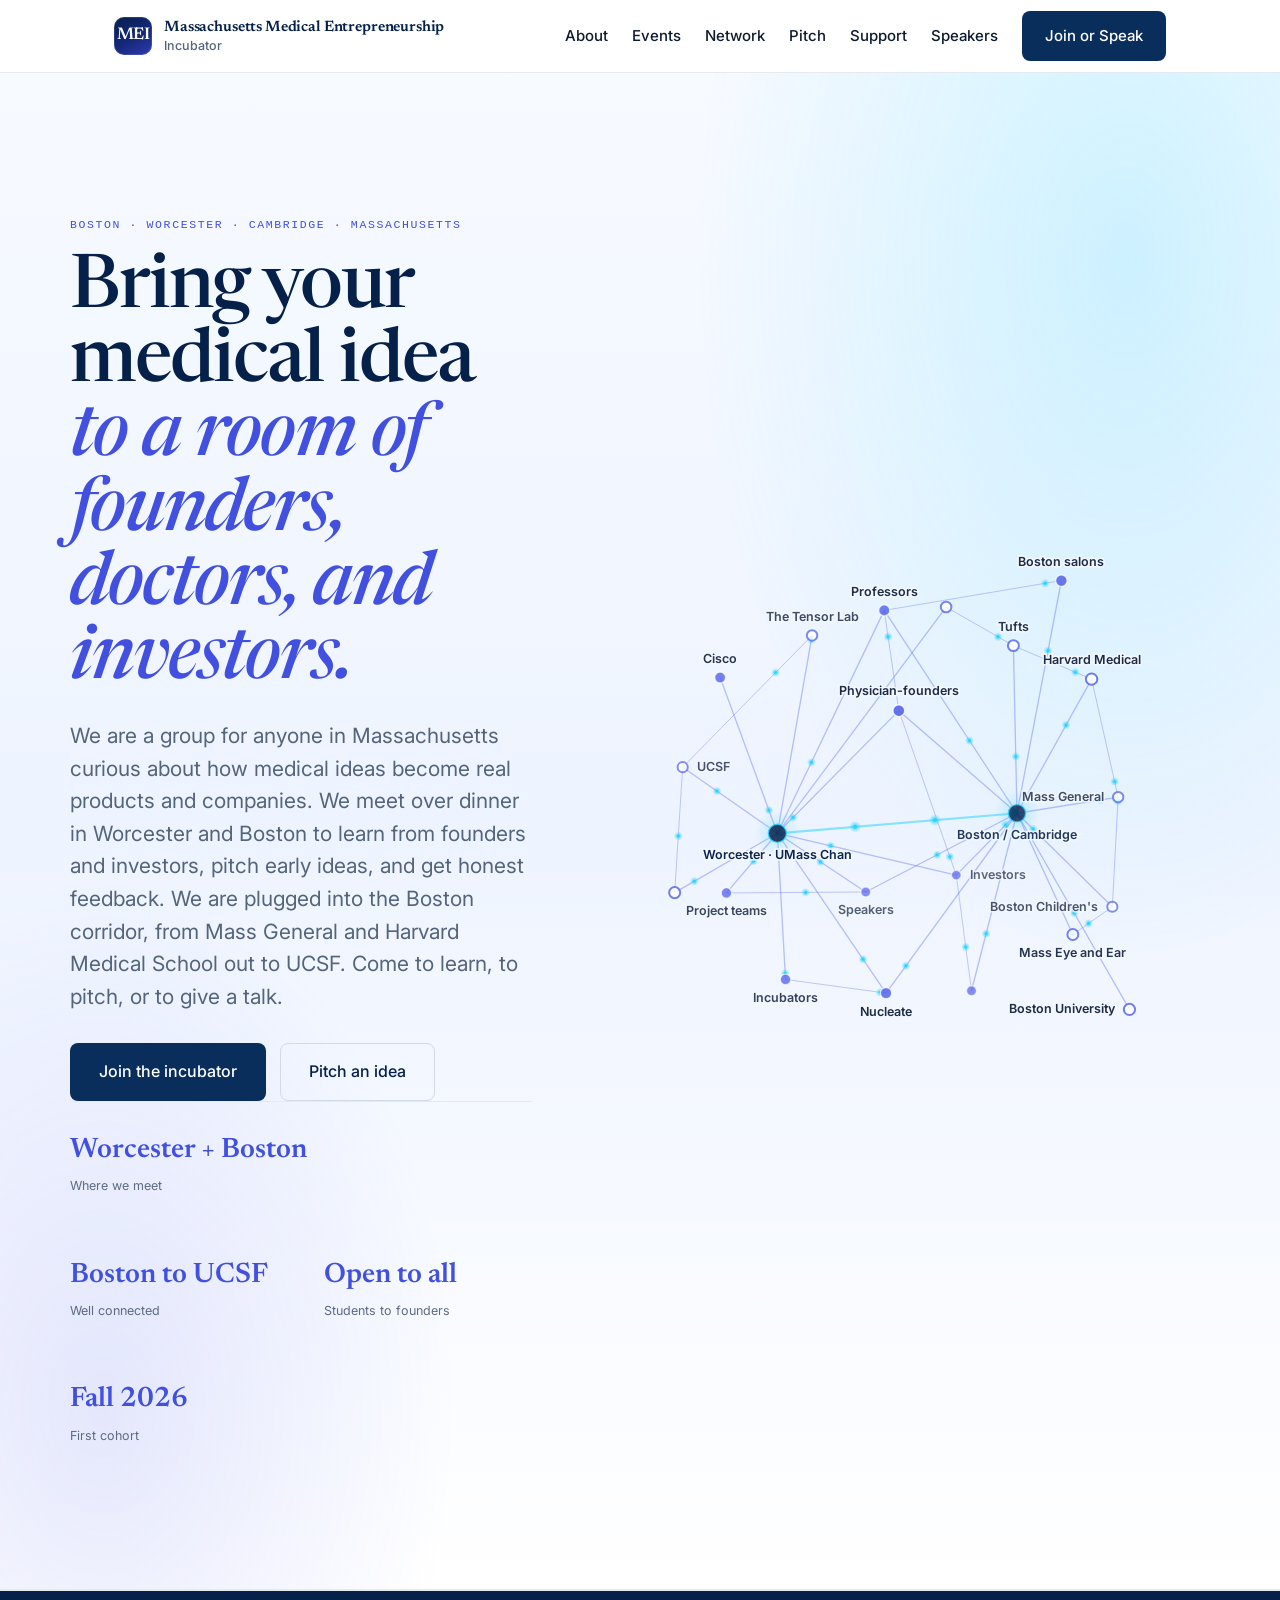
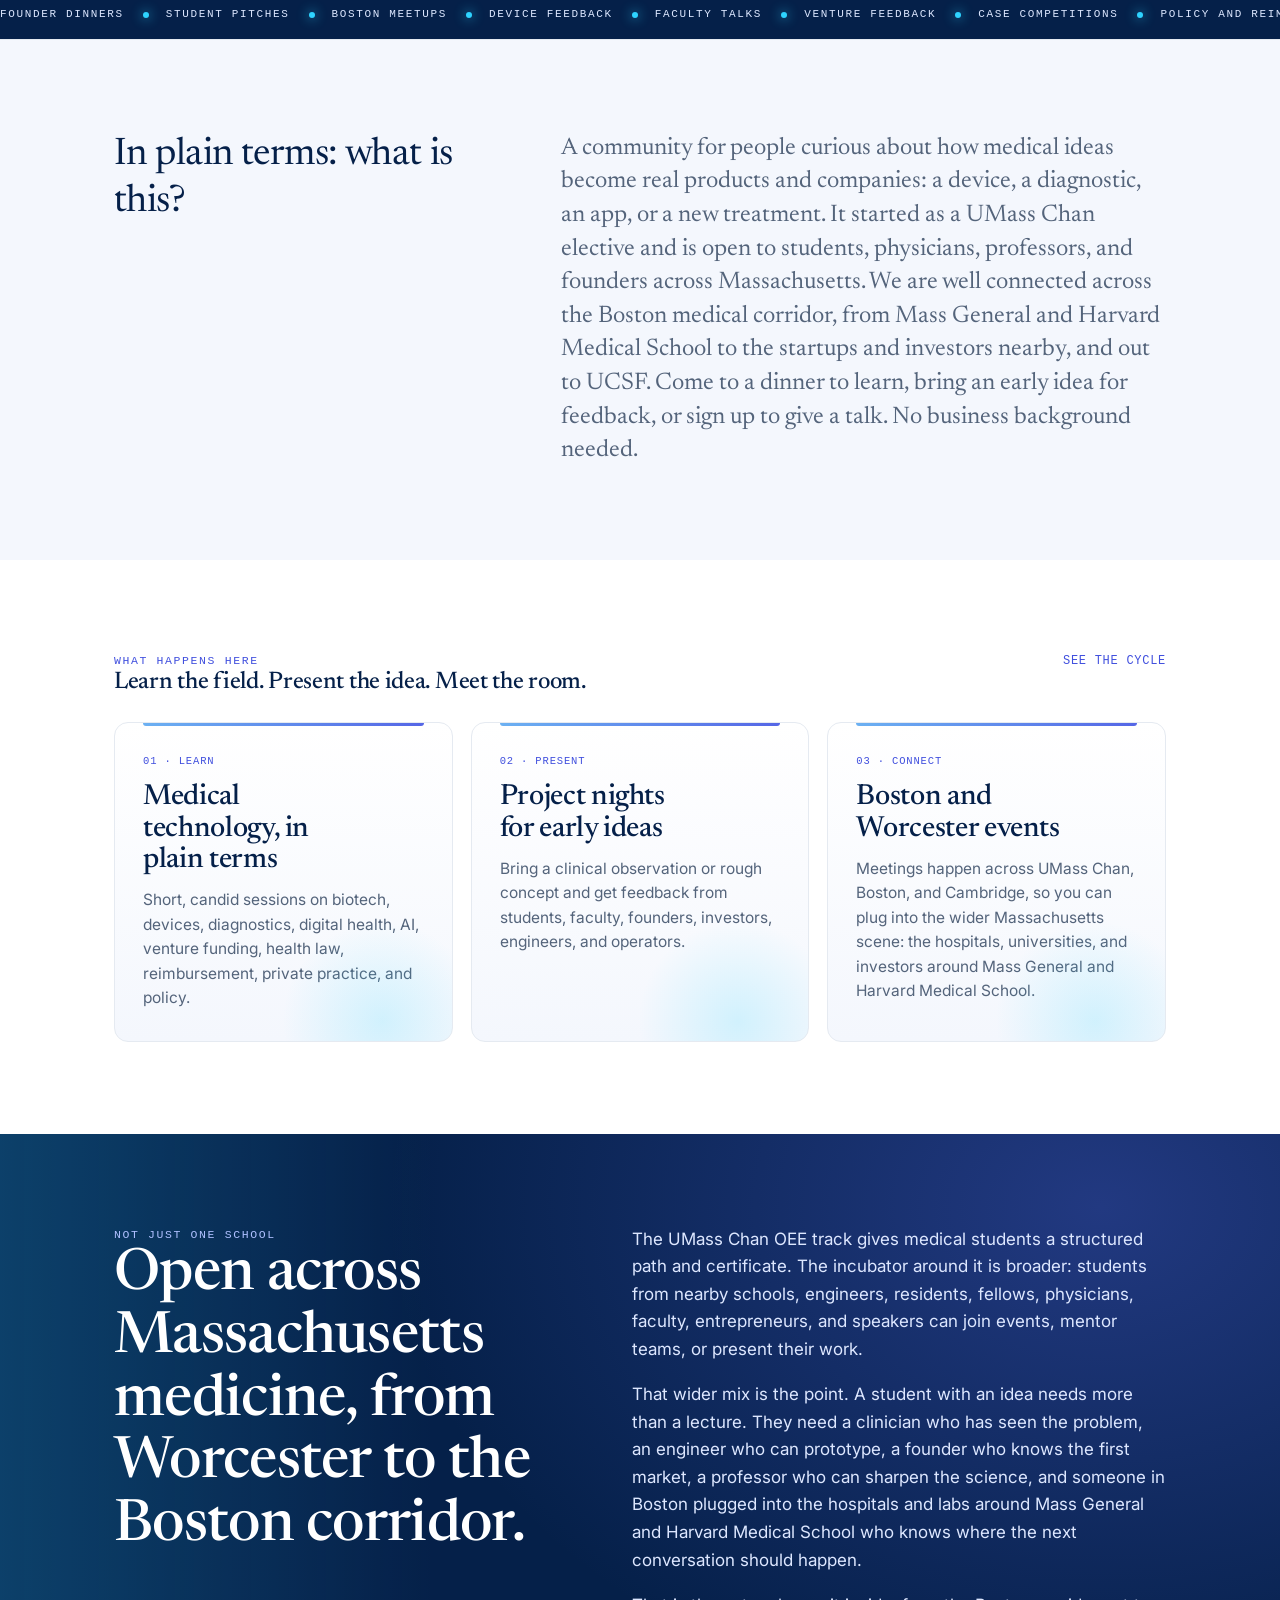
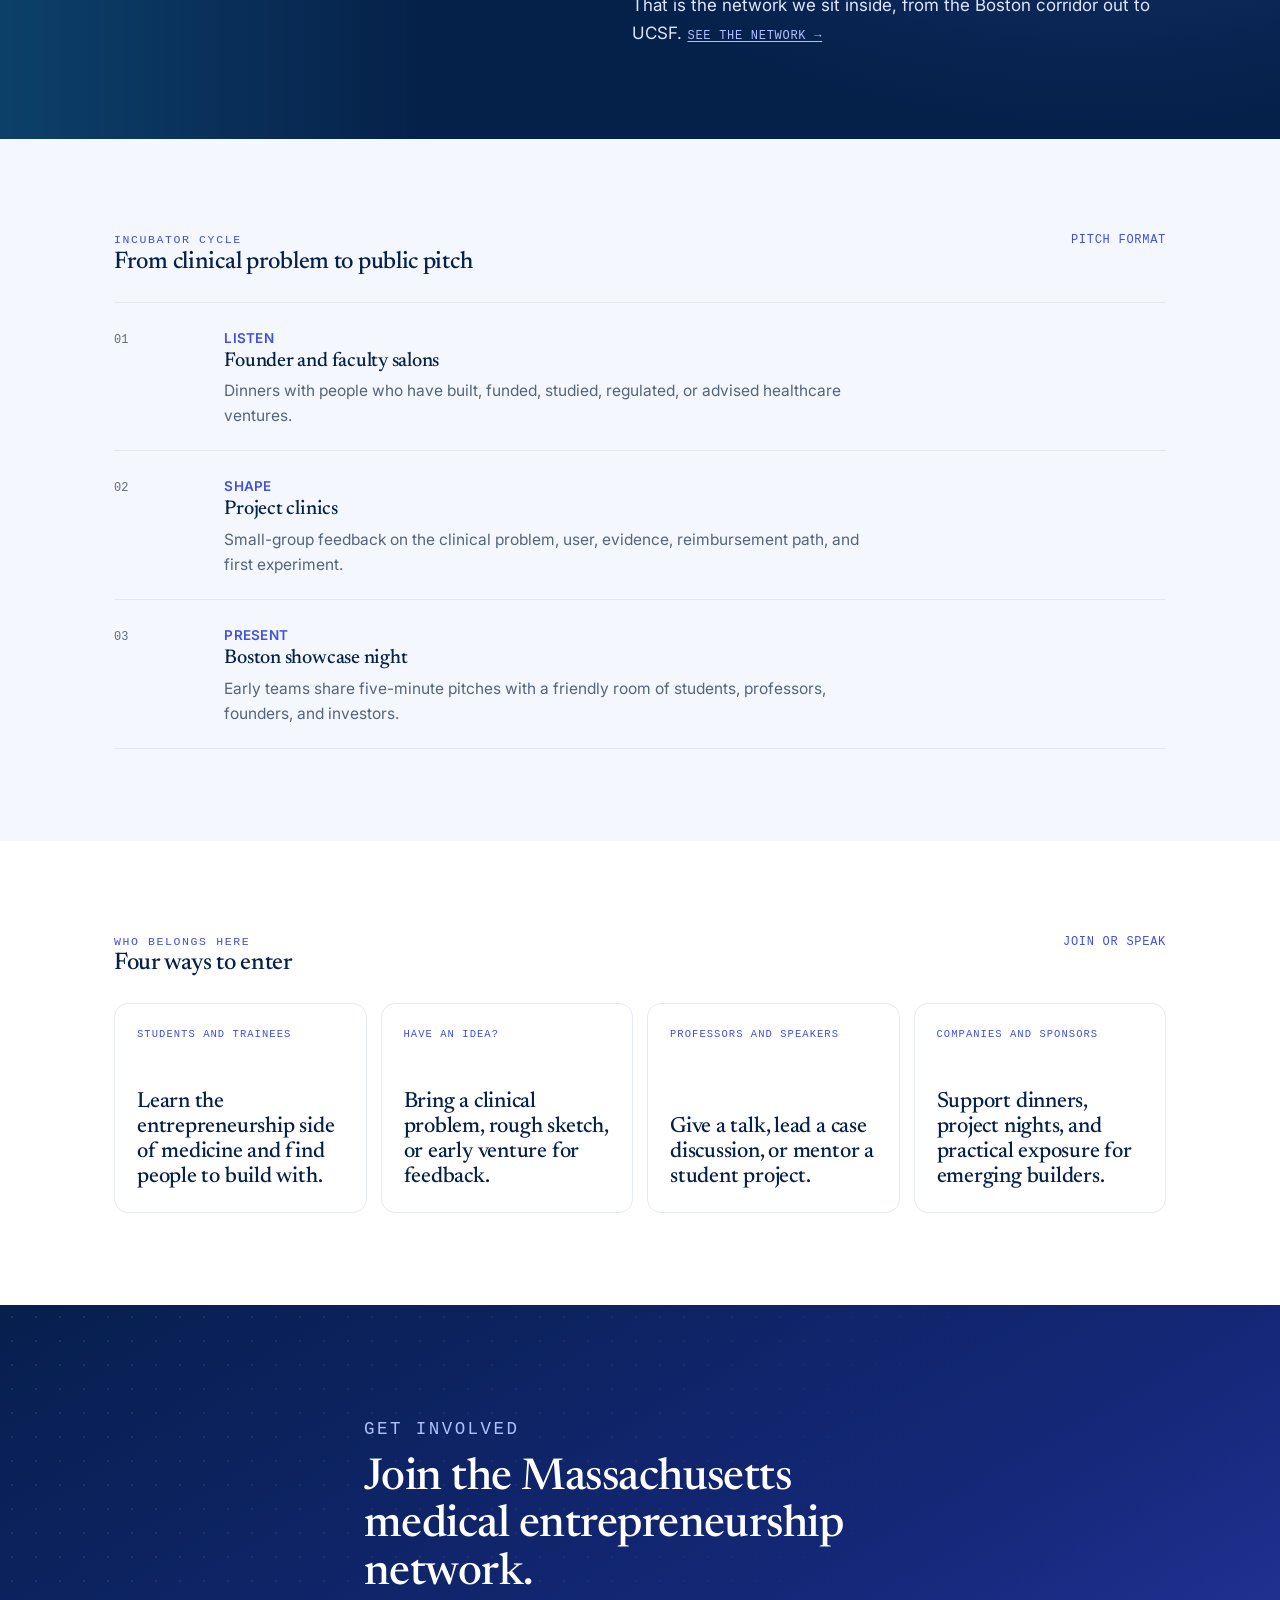
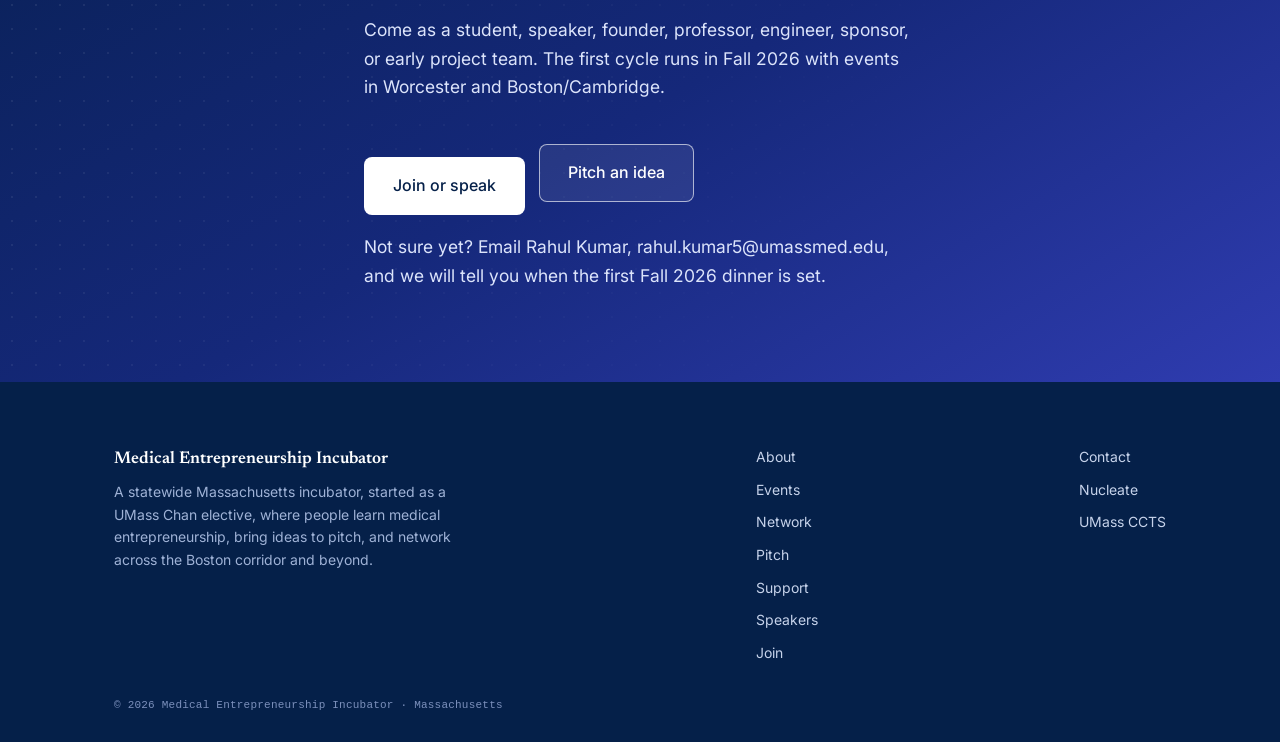
==== index.html @ 52d23496 "Site-wide clarity pass: obvious incubator purpose + Boston/MGH/Harvard/UCSF emphasis From a first-ti" ====
<!DOCTYPE html>
<html lang="en">
<head>
<meta charset="UTF-8">
<meta name="viewport" content="width=device-width, initial-scale=1.0">
<meta name="theme-color" content="#052049">
<link rel="icon" type="image/svg+xml" href="favicon.svg">
<link rel="apple-touch-icon" href="apple-touch-icon.png">
<link rel="canonical" href="https://rahulkumarr18.github.io/oee-medical-entrepreneurship/">
<meta property="og:image" content="https://rahulkumarr18.github.io/oee-medical-entrepreneurship/og-cover.jpg">
<meta property="og:image:width" content="1200">
<meta property="og:image:height" content="630">
<meta property="og:image:alt" content="Massachusetts Medical Entrepreneurship Incubator">
<meta name="twitter:image" content="https://rahulkumarr18.github.io/oee-medical-entrepreneurship/og-cover.jpg">
<title>Massachusetts Medical Entrepreneurship Incubator</title>
<meta name="description" content="A Massachusetts incubator where students, clinicians, founders, engineers, and faculty learn how medical ideas become real products, pitch an early idea for feedback, and meet the people building healthcare companies across the Boston area and Worcester.">
<meta property="og:type" content="website">
<meta property="og:title" content="Massachusetts Medical Entrepreneurship Incubator">
<meta property="og:description" content="Bring a clinical problem, a rough idea, or a talk worth giving. Boston and Worcester events for people learning and building in medical technology.">
<meta property="og:url" content="https://rahulkumarr18.github.io/oee-medical-entrepreneurship/">
<meta name="twitter:card" content="summary_large_image">
<meta name="twitter:title" content="Massachusetts Medical Entrepreneurship Incubator">
<meta name="twitter:description" content="A Boston and Worcester incubator for medical ideas, student projects, speakers, and healthcare entrepreneurship.">
<link rel="preconnect" href="https://fonts.googleapis.com">
<link rel="preconnect" href="https://fonts.gstatic.com" crossorigin>
<link href="https://fonts.googleapis.com/css2?family=Inter:wght@300..700&family=Newsreader:ital,opsz,wght@0,6..72,400..600;1,6..72,400..500&display=swap" rel="stylesheet">
<link rel="stylesheet" href="styles.css?v=21">
<script type="application/ld+json">
{
  "@context": "https://schema.org",
  "@type": "EducationalOrganization",
  "name": "Massachusetts Medical Entrepreneurship Incubator",
  "description": "A Massachusetts-facing incubator and event series for people learning, presenting, and building in medical technology and healthcare entrepreneurship.",
  "url": "https://rahulkumarr18.github.io/oee-medical-entrepreneurship/",
  "areaServed": "Massachusetts",
  "location": [
    { "@type": "Place", "name": "Worcester, Massachusetts" },
    { "@type": "Place", "name": "Boston and Cambridge, Massachusetts" }
  ]
}
</script>
</head>
<body>
<a class="skip-link" href="#main">Skip to content</a>

<header class="site-head">
  <div class="wrap nav">
    <a href="index.html" class="brand" aria-label="Massachusetts Medical Entrepreneurship Incubator, home">
      <span class="brand-mark">MEI</span>
      <span class="brand-text"><b>Massachusetts Medical Entrepreneurship</b> Incubator</span>
    </a>
    <button class="nav-toggle" type="button" aria-label="Menu" aria-expanded="false" aria-controls="nav-links"><span></span></button>
    <nav class="links" id="nav-links">
      <a href="about.html">About</a>
      <a href="program.html">Events</a>
      <a href="network.html">Network</a>
      <a href="showcase.html">Pitch</a>
      <a href="partners.html">Support</a>
      <a href="team.html">Speakers</a>
      <a href="join.html" class="btn btn-solid">Join or Speak</a>
    </nav>
  </div>
</header>

<main id="main">

<section class="hero hero-incubator">
  <div class="wrap hero-grid">
    <div class="hero-copy">
      <p class="eyebrow">Boston · Worcester · Cambridge · Massachusetts</p>
      <h1><span class="hl-line">Bring your medical idea</span> <em class="hl-line">to a room of founders, doctors, and investors.</em></h1>
      <p class="sub">We are a group for anyone in Massachusetts curious about how medical ideas become real products and companies. We meet over dinner in Worcester and Boston to learn from founders and investors, pitch early ideas, and get honest feedback. We are plugged into the Boston corridor, from Mass General and Harvard Medical School out to UCSF. Come to learn, to pitch, or to give a talk.</p>
      <div class="hero-cta">
        <a href="join.html" class="btn btn-solid btn-lg">Join the incubator</a>
        <a href="showcase.html" class="btn btn-ghost btn-lg">Pitch an idea</a>
      </div>
      <ul class="facts" aria-label="At a glance">
        <li><span class="f-n">Worcester + Boston</span><span class="f-l">Where we meet</span></li>
        <li><span class="f-n">Boston to UCSF</span><span class="f-l">Well connected</span></li>
        <li><span class="f-n">Open to all</span><span class="f-l">Students to founders</span></li>
        <li><span class="f-n">Fall 2026</span><span class="f-l">First cohort</span></li>
      </ul>
    </div>
    <figure class="hero-fig">
      <canvas id="net-canvas" role="img" aria-label="An animated map of the Massachusetts medical entrepreneurship network, connecting Worcester, Boston, Cambridge, hospitals, universities, incubators, speakers, investors, and student project teams."></canvas>
    </figure>
  </div>
</section>

<section class="marquee-band" aria-label="Incubator activities">
  <div class="ticker">
    <span>founder dinners</span>
    <span>student pitches</span>
    <span>Boston meetups</span>
    <span>device feedback</span>
    <span>faculty talks</span>
    <span>venture feedback</span>
    <span>case competitions</span>
    <span>policy and reimbursement</span>
    <span>founder dinners</span>
    <span>student pitches</span>
    <span>Boston meetups</span>
    <span>device feedback</span>
    <span>faculty talks</span>
    <span>venture feedback</span>
    <span>case competitions</span>
    <span>policy and reimbursement</span>
  </div>
</section>

<section class="manifesto band">
  <div class="wrap manifesto-grid">
    <p class="m1">In plain terms: what is this?</p>
    <p class="m2">A community for people curious about how medical ideas become real products and companies: a device, a diagnostic, an app, or a new treatment. It started as a UMass Chan elective and is open to students, physicians, professors, and founders across Massachusetts. We are well connected across the Boston medical corridor, from Mass General and Harvard Medical School to the startups and investors nearby, and out to UCSF. Come to a dinner to learn, bring an early idea for feedback, or sign up to give a talk. No business background needed.</p>
  </div>
</section>

<section>
  <div class="wrap">
    <div class="section-top">
      <div>
        <p class="kicker">What happens here</p>
        <h2>Learn the field. Present the idea. Meet the room.</h2>
      </div>
      <a class="more" href="program.html">See the cycle</a>
    </div>
    <div class="feature-grid">
      <article class="feature-card">
        <span class="net-tag">01 · Learn</span>
        <h3>Medical technology, in plain terms</h3>
        <p>Short, candid sessions on biotech, devices, diagnostics, digital health, AI, venture funding, health law, reimbursement, private practice, and policy.</p>
      </article>
      <article class="feature-card">
        <span class="net-tag">02 · Present</span>
        <h3>Project nights for early ideas</h3>
        <p>Bring a clinical observation or rough concept and get feedback from students, faculty, founders, investors, engineers, and operators.</p>
      </article>
      <article class="feature-card">
        <span class="net-tag">03 · Connect</span>
        <h3>Boston and Worcester events</h3>
        <p>Meetings happen across UMass Chan, Boston, and Cambridge, so you can plug into the wider Massachusetts scene: the hospitals, universities, and investors around Mass General and Harvard Medical School.</p>
      </article>
    </div>
  </div>
</section>

<section class="split-spotlight">
  <div class="wrap spotlight-grid">
    <div>
      <p class="kicker">Not just one school</p>
      <h2>Open across Massachusetts medicine, from Worcester to the Boston corridor.</h2>
    </div>
    <div class="prose">
      <p>The UMass Chan OEE track gives medical students a structured path and certificate. The incubator around it is broader: students from nearby schools, engineers, residents, fellows, physicians, faculty, entrepreneurs, and speakers can join events, mentor teams, or present their work.</p>
      <p>That wider mix is the point. A student with an idea needs more than a lecture. They need a clinician who has seen the problem, an engineer who can prototype, a founder who knows the first market, a professor who can sharpen the science, and someone in Boston plugged into the hospitals and labs around Mass General and Harvard Medical School who knows where the next conversation should happen.</p>
      <p style="margin-top:6px;">That is the network we sit inside, from the Boston corridor out to UCSF. <a class="more" href="network.html" style="color:#AFC0FF;">See the network →</a></p>
    </div>
  </div>
</section>

<section class="band">
  <div class="wrap">
    <div class="section-top">
      <div>
        <p class="kicker">Incubator cycle</p>
        <h2>From clinical problem to public pitch</h2>
      </div>
      <a class="more" href="showcase.html">Pitch format</a>
    </div>
    <ol class="sessions sessions-compact">
      <li><span class="s-num">01</span><div class="s-body"><span class="s-date">Listen</span><h3>Founder and faculty salons</h3><p>Dinners with people who have built, funded, studied, regulated, or advised healthcare ventures.</p></div></li>
      <li><span class="s-num">02</span><div class="s-body"><span class="s-date">Shape</span><h3>Project clinics</h3><p>Small-group feedback on the clinical problem, user, evidence, reimbursement path, and first experiment.</p></div></li>
      <li><span class="s-num">03</span><div class="s-body"><span class="s-date">Present</span><h3>Boston showcase night</h3><p>Early teams share five-minute pitches with a friendly room of students, professors, founders, and investors.</p></div></li>
    </ol>
  </div>
</section>

<section>
  <div class="wrap">
    <div class="section-top">
      <div>
        <p class="kicker">Who belongs here</p>
        <h2>Four ways to enter</h2>
      </div>
      <a class="more" href="join.html">Join or speak</a>
    </div>
    <div class="audience-grid">
      <a class="audience-card" href="join.html">
        <span>Students and trainees</span>
        <strong>Learn the entrepreneurship side of medicine and find people to build with.</strong>
      </a>
      <a class="audience-card" href="showcase.html">
        <span>Have an idea?</span>
        <strong>Bring a clinical problem, rough sketch, or early venture for feedback.</strong>
      </a>
      <a class="audience-card" href="team.html">
        <span>Professors and speakers</span>
        <strong>Give a talk, lead a case discussion, or mentor a student project.</strong>
      </a>
      <a class="audience-card" href="partners.html">
        <span>Companies and sponsors</span>
        <strong>Support dinners, project nights, and practical exposure for emerging builders.</strong>
      </a>
    </div>
  </div>
</section>

<section class="cta-band">
  <div class="wrap cta-inner">
    <p class="kicker">Get involved</p>
    <h2>Join the Massachusetts medical entrepreneurship network.</h2>
    <p>Come as a student, speaker, founder, professor, engineer, sponsor, or early project team. The first cycle runs in Fall 2026 with events in Worcester and Boston/Cambridge.</p>
    <div class="hero-cta">
      <a class="btn btn-solid btn-lg" href="join.html">Join or speak</a>
      <a class="btn btn-light btn-lg" href="showcase.html">Pitch an idea</a>
    </div>
    <p class="cta-fine">Not sure yet? Email Rahul Kumar, rahul.kumar5@umassmed.edu, and we will tell you when the first Fall 2026 dinner is set.</p>
  </div>
</section>

</main>

<footer class="site-foot">
  <div class="wrap">
    <div class="foot-grid">
      <div class="aff"><strong>Medical Entrepreneurship Incubator</strong><p>A statewide Massachusetts incubator, started as a UMass Chan elective, where people learn medical entrepreneurship, bring ideas to pitch, and network across the Boston corridor and beyond.</p></div>
      <nav class="foot-nav" aria-label="Pages">
        <a href="about.html">About</a>
        <a href="program.html">Events</a>
        <a href="network.html">Network</a>
        <a href="showcase.html">Pitch</a>
        <a href="partners.html">Support</a>
        <a href="team.html">Speakers</a>
        <a href="join.html">Join</a>
      </nav>
      <nav class="foot-nav" aria-label="Elsewhere">
        <a href="mailto:rahul.kumar5@umassmed.edu">Contact</a>
        <a href="https://nucleate.org/" target="_blank" rel="noopener">Nucleate</a>
        <a href="https://www.umassmed.edu/ccts/" target="_blank" rel="noopener">UMass CCTS</a>
      </nav>
    </div>
    <div class="foot-fine">© 2026 Medical Entrepreneurship Incubator · Massachusetts</div>
  </div>
</footer>

<script src="site.js?v=8"></script>
<script src="net.js?v=9"></script>
</body>
</html>
---- styles.css ----
/* Medical Entrepreneurship & Innovation OEE — UMass Chan
   Blue / periwinkle editorial system. */
:root{
  --navy:#052049; --navy-2:#0A2E5C; --ink:#0E1B2E;
  --peri:#5868EA; --peri-ink:#4150DE; --blue:#6CB1F2; --cyan:#2ED3FF;
  --slate:#54647B; --slate-2:#5E6A82;
  --paper:#FFFFFF; --mist:#F4F7FD; --mist-2:#E9EFFB;
  --line:#E5EAF1; --line-2:#D2DAE6;
  --wash:#ECEFFC;
  --grad:linear-gradient(118deg,#6CB1F2 0%,#5566E6 100%);
  --grad-deep:linear-gradient(150deg,#061F4D 0%,#15287A 55%,#2F3CB0 100%);
  --serif:'Newsreader', Georgia, 'Times New Roman', serif;
  --sans:'Inter', -apple-system, BlinkMacSystemFont, 'Segoe UI', Roboto, sans-serif;
  --mono:'SF Mono', ui-monospace, SFMono-Regular, Menlo, Consolas, monospace;
  --maxw:1140px; --pad:clamp(20px,5vw,44px); --r:14px; --r-sm:9px;
}
*{margin:0;padding:0;box-sizing:border-box}
html{scroll-behavior:smooth;scroll-padding-top:88px;-webkit-text-size-adjust:100%}
body{font-family:var(--sans);color:var(--ink);background:var(--paper);line-height:1.62;-webkit-font-smoothing:antialiased}
img{max-width:100%;display:block}
a{color:var(--peri-ink);text-decoration:none}
:focus-visible{outline:2px solid var(--peri-ink);outline-offset:3px;border-radius:3px}
.wrap{max-width:var(--maxw);margin:0 auto;padding-left:var(--pad);padding-right:var(--pad)}
.skip-link{position:absolute;left:-9999px;top:0;z-index:200;background:var(--navy);color:#fff;padding:10px 16px}
.skip-link:focus{left:0}
h1,h2,h3,h4{font-family:var(--serif);font-weight:500;letter-spacing:-0.012em;line-height:1.08;color:var(--navy)}
.kicker,.eyebrow{font-family:var(--mono);font-size:11.5px;letter-spacing:.14em;text-transform:uppercase;color:var(--peri-ink);font-weight:500}
p a:not(.btn){text-decoration:underline;text-underline-offset:2px}
::selection{background:var(--wash)}

/* buttons */
.btn{display:inline-block;font-family:var(--sans);font-size:15px;font-weight:500;padding:12px 22px;border-radius:8px;border:1px solid transparent;cursor:pointer;transition:background .18s,color .18s,border-color .18s,transform .18s,box-shadow .18s}
.btn-solid{background:var(--navy-2);color:#fff}
.btn-solid:hover{background:linear-gradient(120deg,#0A2E5C,#3340B8);transform:translateY(-1px);box-shadow:0 16px 34px -16px rgba(46,211,255,.5),0 8px 20px -12px rgba(85,102,230,.6)}
.btn-ghost{color:var(--navy);background:transparent;border-color:var(--line-2)}
.btn-ghost:hover{background:var(--wash);border-color:var(--peri)}
.btn-light{color:#fff;background:rgba(255,255,255,.08);border-color:rgba(255,255,255,.62)}
.btn-light:hover{background:rgba(255,255,255,.16);border-color:#fff;transform:translateY(-1px)}
.btn-lg{padding:15px 28px;font-size:16px}

/* header */
.site-head{position:sticky;top:0;z-index:100;background:rgba(255,255,255,.86);backdrop-filter:saturate(1.4) blur(10px);border-bottom:1px solid var(--line)}
.nav{display:flex;align-items:center;justify-content:space-between;min-height:72px;gap:16px}
.brand{display:flex;align-items:center;gap:12px;color:var(--navy)}
.brand-mark{display:grid;place-items:center;width:38px;height:38px;border-radius:10px;background:var(--grad-deep);color:#fff;font-family:var(--serif);font-weight:600;font-size:17px;letter-spacing:-.02em;box-shadow:inset 0 0 0 1px rgba(255,255,255,.12)}
.brand-text{font-size:12.5px;line-height:1.25;color:var(--slate);font-weight:500}
.brand-text b{display:block;font-family:var(--serif);font-size:15px;color:var(--navy);font-weight:600;letter-spacing:-.01em}
.links{display:flex;align-items:center;gap:24px}
.links a{color:var(--ink);font-size:15px;font-weight:500}
.links a:not(.btn):hover,.links a:not(.btn).active{color:var(--peri-ink)}
.links a.btn-solid,.links a.btn-solid:hover,.links a.btn-solid:focus{color:#fff}
.links a.btn-solid.active{box-shadow:0 0 0 2px var(--wash),0 0 0 3px var(--peri)}
.nav-toggle{display:none;width:42px;height:38px;background:none;border:1px solid var(--line);border-radius:8px;cursor:pointer;position:relative}
.nav-toggle span,.nav-toggle span::before,.nav-toggle span::after{content:'';position:absolute;left:50%;top:50%;width:18px;height:2px;background:var(--ink);transform:translate(-50%,-50%);transition:.2s}
.nav-toggle span::before{transform:translate(-50%,-6px)}
.nav-toggle span::after{transform:translate(-50%,6px)}

/* hero */
.hero{background:linear-gradient(180deg,var(--mist) 0%,#fff 78%);border-bottom:1px solid var(--line);overflow:hidden}
.hero-grid{display:grid;grid-template-columns:0.92fr 1.18fr;gap:clamp(20px,3vw,40px);align-items:stretch;padding:clamp(24px,3.5vw,44px) 0 clamp(28px,3.5vw,52px)}
.hero-copy{align-self:center}
.hero .eyebrow{margin-bottom:18px}
.hero h1{font-size:clamp(29px,4.1vw,46px);letter-spacing:-.02em;line-height:1.08}
.hero h1 em{font-style:italic;color:var(--peri-ink)}
.hero .sub{font-size:clamp(16px,1.9vw,19px);color:var(--slate);max-width:46ch;margin-top:22px}
.hero-cta{margin-top:30px;display:flex;gap:14px;flex-wrap:wrap;align-items:center}
.hero-fig{position:relative;width:100%;height:100%;min-height:clamp(360px,44vw,560px);margin:0 auto}
#net-canvas{width:100%;height:100%;display:block}
.net-legend{display:none}
.hero-fig .figcap{position:absolute;left:0;bottom:-6px;font-family:var(--mono);font-size:10.5px;letter-spacing:.05em;text-transform:uppercase;color:var(--slate-2)}

.hero-incubator{background:
  radial-gradient(58% 80% at 88% 12%,rgba(46,211,255,.20),transparent 58%),
  radial-gradient(46% 58% at 8% 88%,rgba(88,104,234,.14),transparent 60%),
  linear-gradient(180deg,#F7FAFF 0%,#EEF4FF 50%,#fff 100%)}
.hero-incubator .hero-grid{min-height:min(760px,calc(100vh - 72px));grid-template-columns:minmax(0,.88fr) minmax(0,1.22fr);align-items:center;padding-top:clamp(30px,4vw,56px);padding-bottom:clamp(30px,4vw,56px)}
.hero-incubator h1{font-size:clamp(40px,5.8vw,76px);max-width:13.5ch;line-height:1;letter-spacing:-.026em}
.hero-incubator .sub{font-size:clamp(17px,2vw,21px);max-width:52ch;line-height:1.55}
.hero-incubator .hero-fig{min-height:clamp(380px,46vw,620px);max-height:680px}
.hero-incubator .facts{padding-bottom:0}

.marquee-band{padding:0;border-top:1px solid var(--line);border-bottom:1px solid var(--line);background:var(--navy);overflow:hidden}
.ticker{display:flex;gap:42px;width:max-content;min-width:100%;padding:15px 0;animation:ticker 24s linear infinite;color:#DDE7FF;font-family:var(--mono);font-size:11px;letter-spacing:.15em;text-transform:uppercase}
.ticker span{position:relative;white-space:nowrap}
.ticker span::after{content:'';position:absolute;right:-25px;top:50%;width:6px;height:6px;border-radius:50%;background:var(--cyan);box-shadow:0 0 12px var(--cyan);transform:translateY(-50%)}
@keyframes ticker{from{transform:translateX(0)}to{transform:translateX(-50%)}}

/* large network map (network page) */
.map-hero{background:radial-gradient(120% 130% at 70% 10%,var(--wash),var(--mist) 60%,#fff 100%);border-bottom:1px solid var(--line)}
.map-fig{position:relative;width:100%;aspect-ratio:2.1/1;max-height:60vh}
.map-fig canvas{width:100%;height:100%;display:block}
@media (max-width:760px){.map-fig{aspect-ratio:1.15/1}}

.hl-line{display:inline-block}

/* facts */
.facts{list-style:none;display:flex;flex-wrap:wrap;gap:clamp(22px,5vw,56px);border-top:1px solid var(--line);padding:26px 0}
.facts li{display:flex;flex-direction:column}
.f-n{font-family:var(--serif);font-size:clamp(21px,3vw,28px);color:var(--peri-ink);font-weight:600}
.f-l{font-size:12.5px;color:var(--slate-2);margin-top:3px}

/* sections */
section{padding:clamp(52px,7.5vw,92px) 0}
.band{background:var(--mist)}
.section-head{max-width:62ch;margin-bottom:clamp(30px,4vw,50px)}
.section-head .kicker{display:block;margin-bottom:14px}
.section-head h2{font-size:clamp(28px,4.3vw,44px)}
.section-intro{font-size:clamp(16px,1.7vw,18px);color:var(--slate);margin-top:16px}
.section-top{display:flex;align-items:baseline;justify-content:space-between;gap:20px;flex-wrap:wrap;margin-bottom:26px}
.more{font-family:var(--mono);font-size:12px;letter-spacing:.06em;text-transform:uppercase;color:var(--peri-ink);white-space:nowrap}

/* manifesto */
.manifesto p{font-family:var(--serif);color:var(--navy)}
.manifesto .m1{font-size:clamp(23px,3.6vw,38px);line-height:1.24;letter-spacing:-.015em;max-width:20ch}
.manifesto .m2{font-size:clamp(18px,2.2vw,24px);color:var(--slate);margin-top:24px;max-width:52ch;line-height:1.4}
.manifesto .m2 em{color:var(--peri-ink);font-style:italic}
.manifesto-grid{display:grid;grid-template-columns:minmax(0,.76fr) minmax(0,1.24fr);gap:clamp(28px,6vw,80px);align-items:start}
.manifesto-grid .m1,.manifesto-grid .m2{margin-top:0}

/* page head (interior pages) */
.page-head{background:var(--mist);border-bottom:1px solid var(--line);padding:clamp(40px,6vw,72px) 0 clamp(30px,4vw,44px)}
.page-head .kicker{margin-bottom:16px;display:block}
.page-head h1{font-size:clamp(34px,5.6vw,58px)}
.page-head p{font-size:clamp(16px,1.8vw,19px);color:var(--slate);max-width:60ch;margin-top:18px}
.page-head-strong{background:
  radial-gradient(58% 120% at 88% 0%,rgba(108,177,242,.22),transparent 62%),
  linear-gradient(180deg,var(--mist),#fff);padding-top:clamp(56px,8vw,104px);padding-bottom:clamp(44px,6vw,76px)}
.page-head-strong h1{font-size:clamp(40px,6vw,72px);max-width:13ch;line-height:1}
.page-head-strong p{font-size:clamp(17px,2vw,21px);max-width:58ch}

/* generic 2-col */
.grid-2{display:grid;grid-template-columns:minmax(0,.85fr) minmax(0,1.15fr);gap:clamp(28px,5vw,64px);align-items:start}
.grid-2 h2{font-size:clamp(26px,3.6vw,40px)}
.prose p{font-size:17px;color:var(--slate);margin-bottom:18px;max-width:62ch}
.prose p:last-child{margin-bottom:0}
.prose strong{color:var(--navy);font-weight:600}

.feature-grid{display:grid;grid-template-columns:repeat(3,1fr);gap:18px}
.feature-card{position:relative;overflow:hidden;border:1px solid var(--line);border-radius:var(--r);background:linear-gradient(180deg,#fff,var(--mist));padding:30px 28px;min-height:260px;transition:transform .22s,border-color .22s,box-shadow .22s}
.feature-card::before{content:'';position:absolute;left:28px;right:28px;top:0;height:3px;background:var(--grad);border-radius:0 0 8px 8px}
.feature-card::after{content:'';position:absolute;inset:auto -40px -90px auto;width:220px;height:220px;border-radius:50%;background:radial-gradient(circle,rgba(46,211,255,.18),transparent 64%);pointer-events:none}
.feature-card:hover{transform:translateY(-4px);border-color:#C3CEF0;box-shadow:0 28px 58px -36px rgba(5,32,73,.45)}
.feature-card h3{font-size:clamp(22px,2.6vw,29px);max-width:12ch;margin:12px 0 12px}
.feature-card p{font-size:15.5px;color:var(--slate);line-height:1.58;position:relative}

.split-spotlight{background:var(--navy);color:#fff;position:relative;overflow:hidden}
.split-spotlight::after{content:'';position:absolute;inset:0;background:
  linear-gradient(90deg,rgba(46,211,255,.18),transparent 34%),
  radial-gradient(90% 140% at 86% 12%,rgba(88,104,234,.35),transparent 62%);pointer-events:none}
.spotlight-grid{position:relative;z-index:1;display:grid;grid-template-columns:minmax(0,.92fr) minmax(0,1.08fr);gap:clamp(28px,5vw,64px);align-items:start}
.split-spotlight .kicker{color:#AFC0FF}
.split-spotlight h2{color:#fff;font-size:clamp(31px,4.8vw,58px)}
.split-spotlight .prose p{color:#DDE7FF}

.audience-grid{display:grid;grid-template-columns:repeat(4,1fr);gap:14px}
.audience-card{display:flex;min-height:210px;flex-direction:column;justify-content:space-between;border:1px solid var(--line);border-radius:var(--r);background:#fff;padding:22px;color:var(--navy);transition:transform .22s,border-color .22s,box-shadow .22s}
.audience-card:hover{text-decoration:none;transform:translateY(-4px);border-color:#C3CEF0;box-shadow:0 22px 48px -32px rgba(88,104,234,.5)}
.audience-card span{font-family:var(--mono);font-size:10.5px;letter-spacing:.1em;text-transform:uppercase;color:var(--peri-ink)}
.audience-card strong{font-family:var(--serif);font-size:22px;line-height:1.14;font-weight:500;letter-spacing:-.01em}

/* network cards */
.net-grid{display:grid;grid-template-columns:repeat(3,1fr);gap:16px}
.net-card{background:var(--paper);border:1px solid var(--line);border-radius:var(--r);padding:24px 22px;position:relative;overflow:hidden;transition:transform .2s,border-color .2s,box-shadow .2s}
.net-card::after{content:'';position:absolute;inset:0;background:radial-gradient(340px circle at var(--mx,50%) var(--my,0%),rgba(88,104,234,.08),transparent 60%);opacity:0;transition:opacity .25s}
.net-card:hover{transform:translateY(-3px);border-color:#C3CEF0;box-shadow:0 22px 46px -30px rgba(85,102,230,.4)}
.net-card:hover::after{opacity:1}
.net-card h3{font-size:19px;color:var(--navy);margin-bottom:8px}
.net-card p{font-size:14.5px;color:var(--slate);line-height:1.55;position:relative}
.net-tag{font-family:var(--mono);font-size:10.5px;letter-spacing:.08em;text-transform:uppercase;color:var(--peri-ink);display:block;margin-bottom:11px}

/* timeline / sessions */
.sessions{list-style:none;border-top:1px solid var(--line);counter-reset:s}
.sessions li{display:grid;grid-template-columns:92px 1fr;gap:clamp(16px,3vw,40px);padding:26px 0;border-bottom:1px solid var(--line);align-items:baseline}
.s-num{font-family:var(--mono);font-size:12px;color:var(--slate-2)}
.s-date{font-family:var(--sans);font-size:13.5px;font-weight:600;color:var(--peri-ink);letter-spacing:.02em;text-transform:uppercase;margin-top:2px}
.s-body h3{font-size:21px;color:var(--navy)}
.s-body p{font-size:15.5px;color:var(--slate);margin-top:6px;max-width:66ch}
.s-by{display:inline-block;margin-top:10px;font-size:13px;color:var(--slate-2);font-family:var(--serif);font-style:italic}
.sessions-compact li{grid-template-columns:72px 1fr;padding:22px 0}
.sessions-compact .s-body h3{font-size:20px}

/* checklist / outcomes */
.checks{display:grid;grid-template-columns:repeat(2,1fr);gap:18px 32px;list-style:none}
.checks li{font-size:15.5px;color:var(--slate);padding-left:26px;position:relative;line-height:1.5}
.checks li::before{content:'';position:absolute;left:0;top:8px;width:10px;height:10px;border-radius:50%;background:var(--grad)}
.checks li b{color:var(--navy);font-weight:600}

/* team */
.team-grid{display:grid;grid-template-columns:repeat(4,1fr);gap:clamp(20px,3vw,32px)}
.person .avatar{width:100%;aspect-ratio:1;border-radius:12px;overflow:hidden;display:flex;align-items:center;justify-content:center;font-family:var(--serif);font-weight:500;font-size:38px;color:#EAF0FF;background:radial-gradient(125% 120% at 28% 18%,rgba(255,255,255,.18),transparent 55%),var(--grad-deep);box-shadow:inset 0 0 0 1px rgba(255,255,255,.08),0 16px 34px -24px rgba(5,32,73,.55);margin-bottom:14px;transition:transform .22s,box-shadow .22s}
.person .avatar img{width:100%;height:100%;object-fit:cover}
.person:hover .avatar{transform:translateY(-2px);box-shadow:inset 0 0 0 1px rgba(255,255,255,.1),0 22px 40px -24px rgba(5,32,73,.6)}
.person .p-name{font-family:var(--serif);font-size:19px;font-weight:500;color:var(--navy)}
.person .p-role{font-size:13px;color:var(--slate);margin-top:4px;line-height:1.45}
.person.lead .avatar{background:radial-gradient(125% 120% at 28% 18%,rgba(255,255,255,.2),transparent 55%),linear-gradient(150deg,#061F4D,#2F3CB0 120%)}
.person.lead .p-name{font-size:21px}
.team-grid.g3{grid-template-columns:repeat(3,1fr)}
.team-grid.g1{grid-template-columns:minmax(0,300px)}
.p-social{display:inline-flex;align-items:center;gap:6px;margin-top:8px;font-size:12.5px;color:var(--peri-ink);font-weight:600}
.p-social svg{width:15px;height:15px;flex:none}
.p-social:hover{text-decoration:underline}

/* showcase placeholders */
.show-grid{display:grid;grid-template-columns:repeat(3,1fr);gap:18px}
.show-card{border:1px dashed var(--line-2);border-radius:var(--r);padding:26px 24px;background:linear-gradient(180deg,var(--mist),#fff)}
.show-card .tag{font-family:var(--mono);font-size:10.5px;letter-spacing:.08em;text-transform:uppercase;color:var(--peri-ink)}
.show-card h3{font-size:18px;color:var(--navy);margin:12px 0 8px}
.show-card p{font-size:14.5px;color:var(--slate);line-height:1.55}

/* collaborators sub grid */
.sub-grid{display:grid;grid-template-columns:repeat(2,1fr);gap:14px}
.collab{border:1px solid var(--line);border-radius:var(--r-sm);padding:18px 22px;background:var(--paper);transition:transform .2s,border-color .2s}
.collab:hover{transform:translateY(-2px);border-color:#C3CEF0}
.collab .name{font-size:15px;color:var(--navy);font-weight:600}
.collab .role{font-size:13px;color:var(--slate);margin-top:3px}
.collab .tail{display:block;font-size:12px;color:var(--peri-ink);margin-top:8px}

/* Theme / grouped sub-sections (speakers by theme, ecosystem groups) */
.group{margin-top:34px}
.group:first-of-type{margin-top:0}
.group-label{display:flex;align-items:baseline;gap:10px;font-family:var(--mono);font-size:11px;letter-spacing:.1em;text-transform:uppercase;color:var(--peri-ink);font-weight:600;margin:0 0 14px}
.group-label::after{content:'';flex:1;height:1px;background:var(--line)}
.group-label .gl-note{font-family:var(--sans);letter-spacing:0;text-transform:none;font-size:12.5px;color:var(--slate-2);font-weight:400}
.eco-note{font-size:13px;color:var(--slate-2);margin-top:22px;max-width:72ch}

/* CTA band */
.cta-band{background:var(--grad-deep);color:#fff}
.cta-inner{max-width:64ch}
.cta-band .kicker{color:#AFC0FF}
.cta-band h2{color:#fff;font-size:clamp(28px,4.3vw,44px);margin-top:12px}
.cta-band p{font-size:17.5px;color:#DCE4FB;margin-top:18px}
.cta-band .btn-solid{background:#fff;color:var(--navy);margin-top:26px}
.cta-band .btn-solid:hover{background:var(--wash)}
.cta-fine{margin-top:16px;font-size:13.5px;color:#B9C6EE}

/* footer */
.site-foot{background:var(--navy);color:#C6D2EA;padding:clamp(40px,6vw,64px) 0 28px}
.foot-grid{display:flex;justify-content:space-between;gap:clamp(28px,5vw,64px);flex-wrap:wrap}
.site-foot .aff{max-width:38ch}
.site-foot strong{font-family:var(--serif);font-weight:600;color:#fff;font-size:17px;display:block;margin-bottom:8px}
.site-foot .aff p{font-size:14px;color:#9FB2D6;line-height:1.6}
.foot-nav{display:flex;flex-direction:column;gap:10px;font-size:14px}
.foot-nav a{color:#C6D2EA}
.foot-nav a:hover{color:#fff}
.foot-fine{margin-top:32px;font-family:var(--mono);font-size:11px;color:#7C90BC;letter-spacing:.02em}

/* program journey timeline */
.journey{position:relative;margin-top:6px}
.journey::before{content:'';position:absolute;left:11px;top:14px;bottom:64px;width:2px;background:linear-gradient(180deg,var(--peri) 0%,var(--blue) 55%,var(--cyan) 100%);opacity:.45}
.stop{position:relative;display:grid;grid-template-columns:24px 1fr;gap:clamp(18px,3vw,34px);padding:22px 0;border-bottom:1px solid var(--line)}
.stop:last-child{border-bottom:0}
.stop .dot{position:relative;margin-top:5px}
.stop .dot i{display:block;width:16px;height:16px;border-radius:50%;background:#fff;border:2px solid var(--peri);box-shadow:0 0 0 5px var(--mist);transition:background .3s,border-color .3s,box-shadow .3s,transform .3s}
.stop.on .dot i{background:var(--grad);border-color:var(--cyan);box-shadow:0 0 0 5px var(--wash),0 0 18px rgba(46,211,255,.75);transform:scale(1.12)}
.stop .place{font-family:var(--mono);font-size:10px;letter-spacing:.12em;text-transform:uppercase;color:var(--slate-2);display:block;margin-bottom:6px}
.stop.arrive .place{color:var(--cyan);text-shadow:0 0 10px rgba(46,211,255,.4)}
.stop .s-date{font-size:13px;font-weight:600;color:var(--peri-ink);letter-spacing:.02em;text-transform:uppercase}
.stop h3{font-size:clamp(19px,2.4vw,23px);color:var(--navy);margin-top:4px}
.stop p{font-size:15.5px;color:var(--slate);margin-top:7px;max-width:64ch}
.stop .by{display:inline-block;margin-top:9px;font-size:13px;color:var(--slate-2);font-family:var(--serif);font-style:italic}
.chips{display:flex;flex-wrap:wrap;gap:8px;margin-top:13px}
.chip{font-family:var(--mono);font-size:10.5px;letter-spacing:.05em;text-transform:uppercase;color:var(--peri-ink);background:var(--wash);border:1px solid var(--mist-2);border-radius:6px;padding:5px 10px}

/* thin rule divider */
.rule{border:0;border-top:1px solid var(--line);margin:0}

/* faq */
.faq{border-top:1px solid var(--line)}
.faq-item{border-bottom:1px solid var(--line)}
.faq-item summary{list-style:none;cursor:pointer;padding:20px 40px 20px 0;position:relative;font-family:var(--serif);font-size:clamp(17px,2vw,20px);color:var(--navy);font-weight:500}
.faq-item summary::-webkit-details-marker{display:none}
.faq-item summary::after{content:'+';position:absolute;right:6px;top:50%;transform:translateY(-50%);font-family:var(--sans);font-size:22px;color:var(--peri-ink);transition:transform .2s}
.faq-item[open] summary::after{content:'−'}
.faq-item summary:hover{color:var(--peri-ink)}
.faq-item .faq-a{padding:0 40px 22px 0;font-size:15.5px;color:var(--slate);line-height:1.6;max-width:70ch}
.faq-item .faq-a a{color:var(--peri-ink)}

/* partners logo wall */
.logo-wall{display:grid;grid-template-columns:repeat(auto-fit,minmax(210px,1fr));gap:16px}
.logo-tile{border:1px solid var(--line);border-radius:var(--r);background:var(--paper);min-height:132px;display:flex;flex-direction:column;align-items:center;justify-content:center;gap:8px;padding:26px 22px;transition:transform .2s,border-color .2s,box-shadow .2s}
.logo-tile:hover{transform:translateY(-3px);border-color:#C3CEF0;box-shadow:0 22px 46px -30px rgba(85,102,230,.4)}
.logo-tile img{max-height:72px;width:auto;border-radius:8px}
.logo-tile .wordmark{font-family:var(--sans);font-weight:700;font-size:30px;letter-spacing:-.02em;color:#049FD9;line-height:1}
.logo-tile .lt-role{font-family:var(--mono);font-size:10.5px;letter-spacing:.08em;text-transform:uppercase;color:var(--slate-2)}

/* team email */
.p-email{display:inline-block;margin-top:6px;font-size:12.5px;color:var(--peri-ink);word-break:break-word}
.p-email:hover{text-decoration:underline}

/* program progress fill + arrival */
.journey .j-fill{position:absolute;left:11px;top:14px;width:2px;height:0;background:linear-gradient(180deg,var(--peri),var(--cyan));box-shadow:0 0 10px rgba(46,211,255,.55);z-index:1;pointer-events:none}
.stop.arrive.on .dot i{box-shadow:0 0 0 6px var(--wash),0 0 26px rgba(46,211,255,.95);transform:scale(1.28)}
.stop.arrive .place{font-weight:600}

/* homepage: path continues */
.path-more{display:flex;align-items:center;gap:12px;margin-top:20px;font-family:var(--mono);font-size:12px;letter-spacing:.05em;text-transform:uppercase;color:var(--slate-2)}
.path-more::before{content:'';flex:0 0 40px;height:2px;background:linear-gradient(90deg,var(--peri),var(--cyan))}
.path-more a{color:var(--peri-ink)}

/* showcase 3-step flow */
.flow{display:grid;grid-template-columns:repeat(3,1fr);gap:20px}
.flow .show-card{position:relative}
.flow .step-n{font-family:var(--mono);font-size:11px;letter-spacing:.1em;color:var(--peri-ink);display:block;margin-bottom:10px}
.flow .show-card:not(:last-child)::after{content:'';position:absolute;right:-13px;top:50%;width:14px;height:14px;transform:translateY(-50%);background:no-repeat center/contain url("data:image/svg+xml,%3Csvg xmlns='http://www.w3.org/2000/svg' viewBox='0 0 24 24' fill='none' stroke='%236CB1F2' stroke-width='2.5' stroke-linecap='round'%3E%3Cpath d='M4 12h15M13 6l6 6-6 6'/%3E%3C/svg%3E");z-index:2}

/* CTA node motif */
.cta-band{position:relative;overflow:hidden}
.cta-band .wrap{position:relative;z-index:1}
.cta-band::after{content:'';position:absolute;inset:0;background-image:radial-gradient(rgba(255,255,255,.16) 1.2px,transparent 1.3px);background-size:24px 24px;opacity:.55;-webkit-mask-image:linear-gradient(115deg,#000,transparent 72%);mask-image:linear-gradient(115deg,#000,transparent 72%);pointer-events:none}

/* reveal */
.reveal{opacity:0;transform:translateY(16px);transition:opacity .6s ease,transform .6s ease}
.reveal.in{opacity:1;transform:none}
.hero .hl-line{opacity:0;transform:translateY(20px);filter:blur(6px);transition:opacity .8s ease,transform .8s ease,filter .8s ease}
.hero.ready .hl-line{opacity:1;transform:none;filter:none}
.hero.ready .hl-line:nth-child(2){transition-delay:.1s}
.hero .sub,.hero .hero-cta,.hero .facts{opacity:0;transform:translateY(16px);transition:opacity .7s ease .35s,transform .7s ease .35s}
.hero.ready .sub,.hero.ready .hero-cta,.hero.ready .facts{opacity:1;transform:none}

/* responsive */
@media (max-width:900px){
  .hero-grid{grid-template-columns:1fr;gap:8px;align-items:stretch}
  .hero-incubator .hero-grid{min-height:auto;grid-template-columns:1fr}
  .hero-incubator h1{max-width:12ch}
  .hero-fig{order:-1;height:auto;min-height:0;aspect-ratio:16/11;max-height:44vh;margin-bottom:8px}
  .grid-2{grid-template-columns:1fr}
  .manifesto-grid,.spotlight-grid{grid-template-columns:1fr}
  .feature-grid,.net-grid,.show-grid{grid-template-columns:1fr 1fr}
  .audience-grid{grid-template-columns:1fr 1fr}
  .team-grid{grid-template-columns:1fr 1fr}
}
@media (max-width:760px){
  .nav-toggle{display:block}
  .links{position:absolute;top:72px;left:0;right:0;background:#fff;border-bottom:1px solid var(--line);flex-direction:column;align-items:stretch;gap:0;padding:8px var(--pad) 16px;display:none}
  .links.open{display:flex}
  .links a{padding:12px 0;border-bottom:1px solid var(--line)}
  .links a.btn{margin-top:12px;text-align:center}
}
@media (max-width:560px){
  .net-grid,.show-grid,.sub-grid,.checks,.flow,.feature-grid,.audience-grid{grid-template-columns:1fr}
  .flow .show-card:not(:last-child)::after{right:auto;left:50%;top:auto;bottom:-14px;transform:translateX(-50%) rotate(90deg)}
  .sessions li{grid-template-columns:1fr;gap:6px}
  .sessions-compact li{grid-template-columns:1fr}
  .team-grid{grid-template-columns:1fr 1fr}
  .brand-text{display:none}
  .foot-grid{flex-direction:column}
}
@media (prefers-reduced-motion:reduce){
  html{scroll-behavior:auto}
  .reveal,.hero .hl-line,.hero .sub,.hero .hero-cta,.hero .facts{opacity:1;transform:none;filter:none;transition:none}
  .ticker{animation:none;transform:none}
}
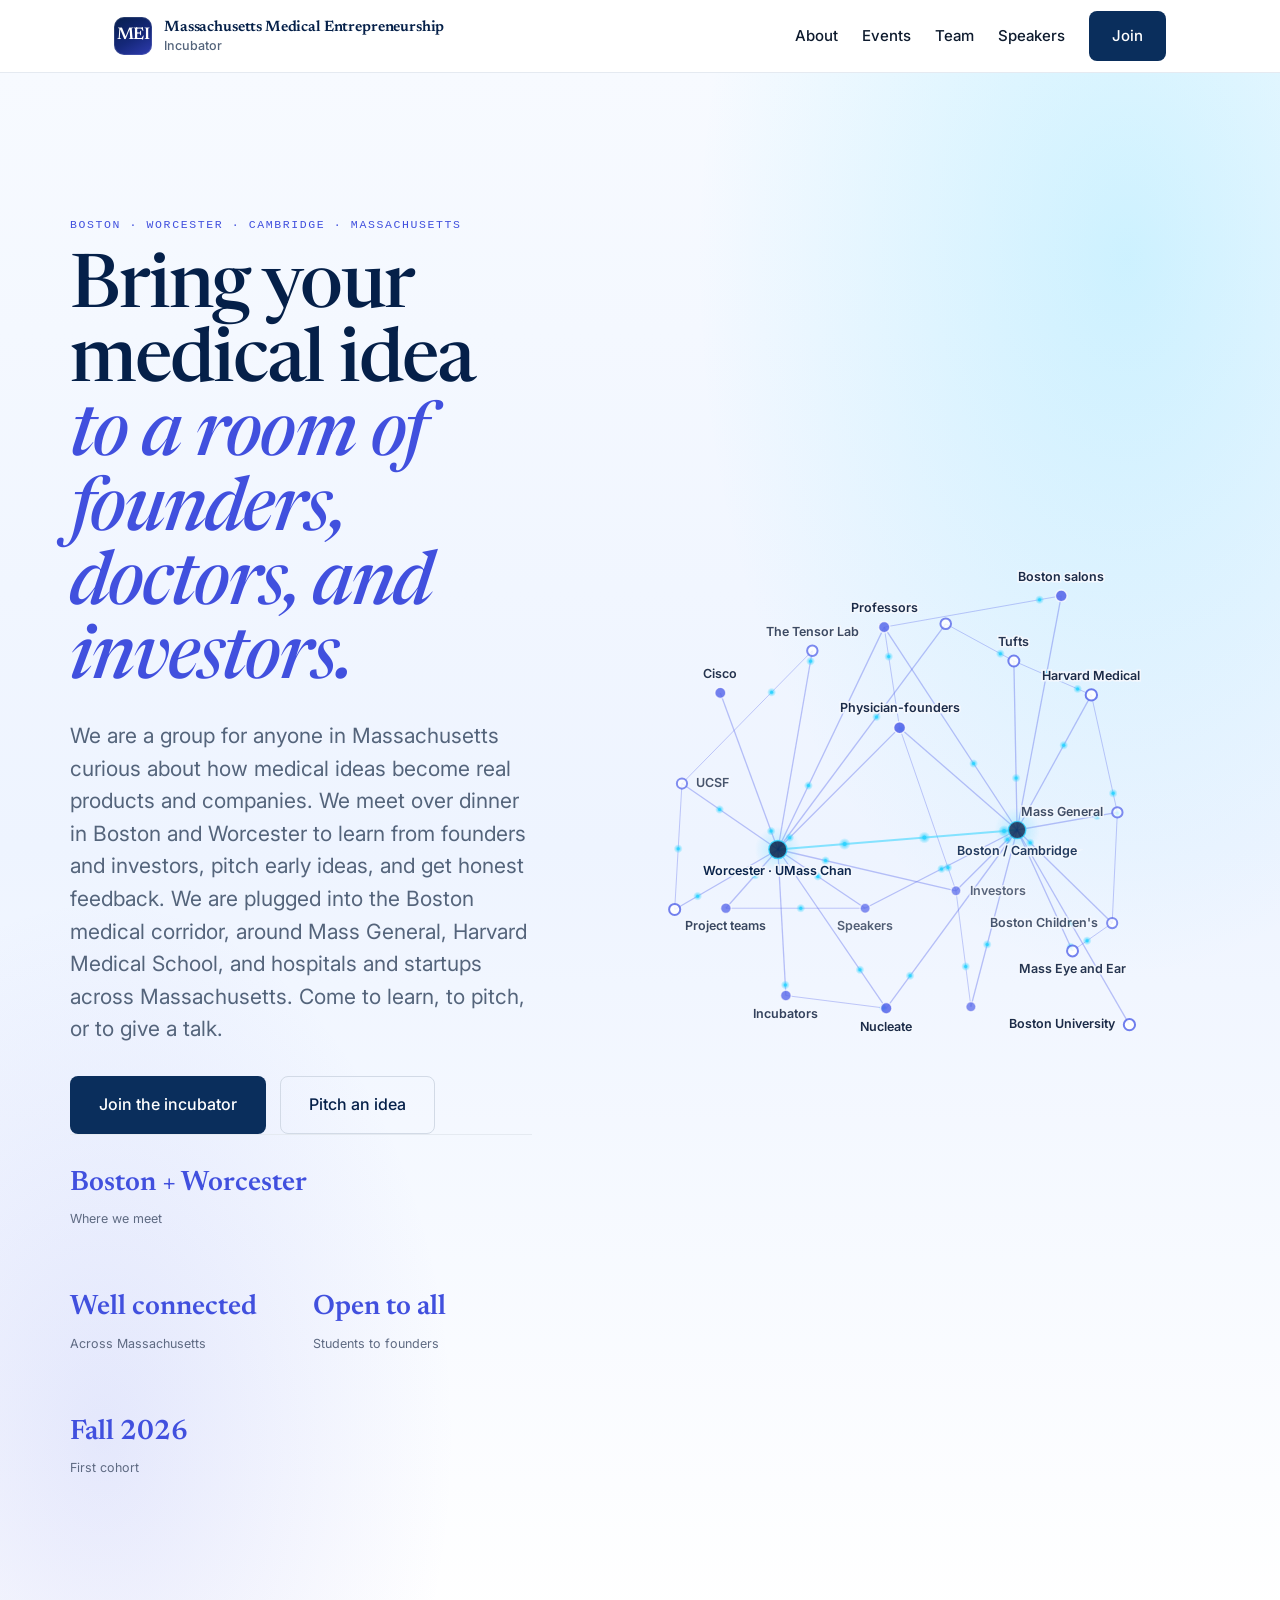
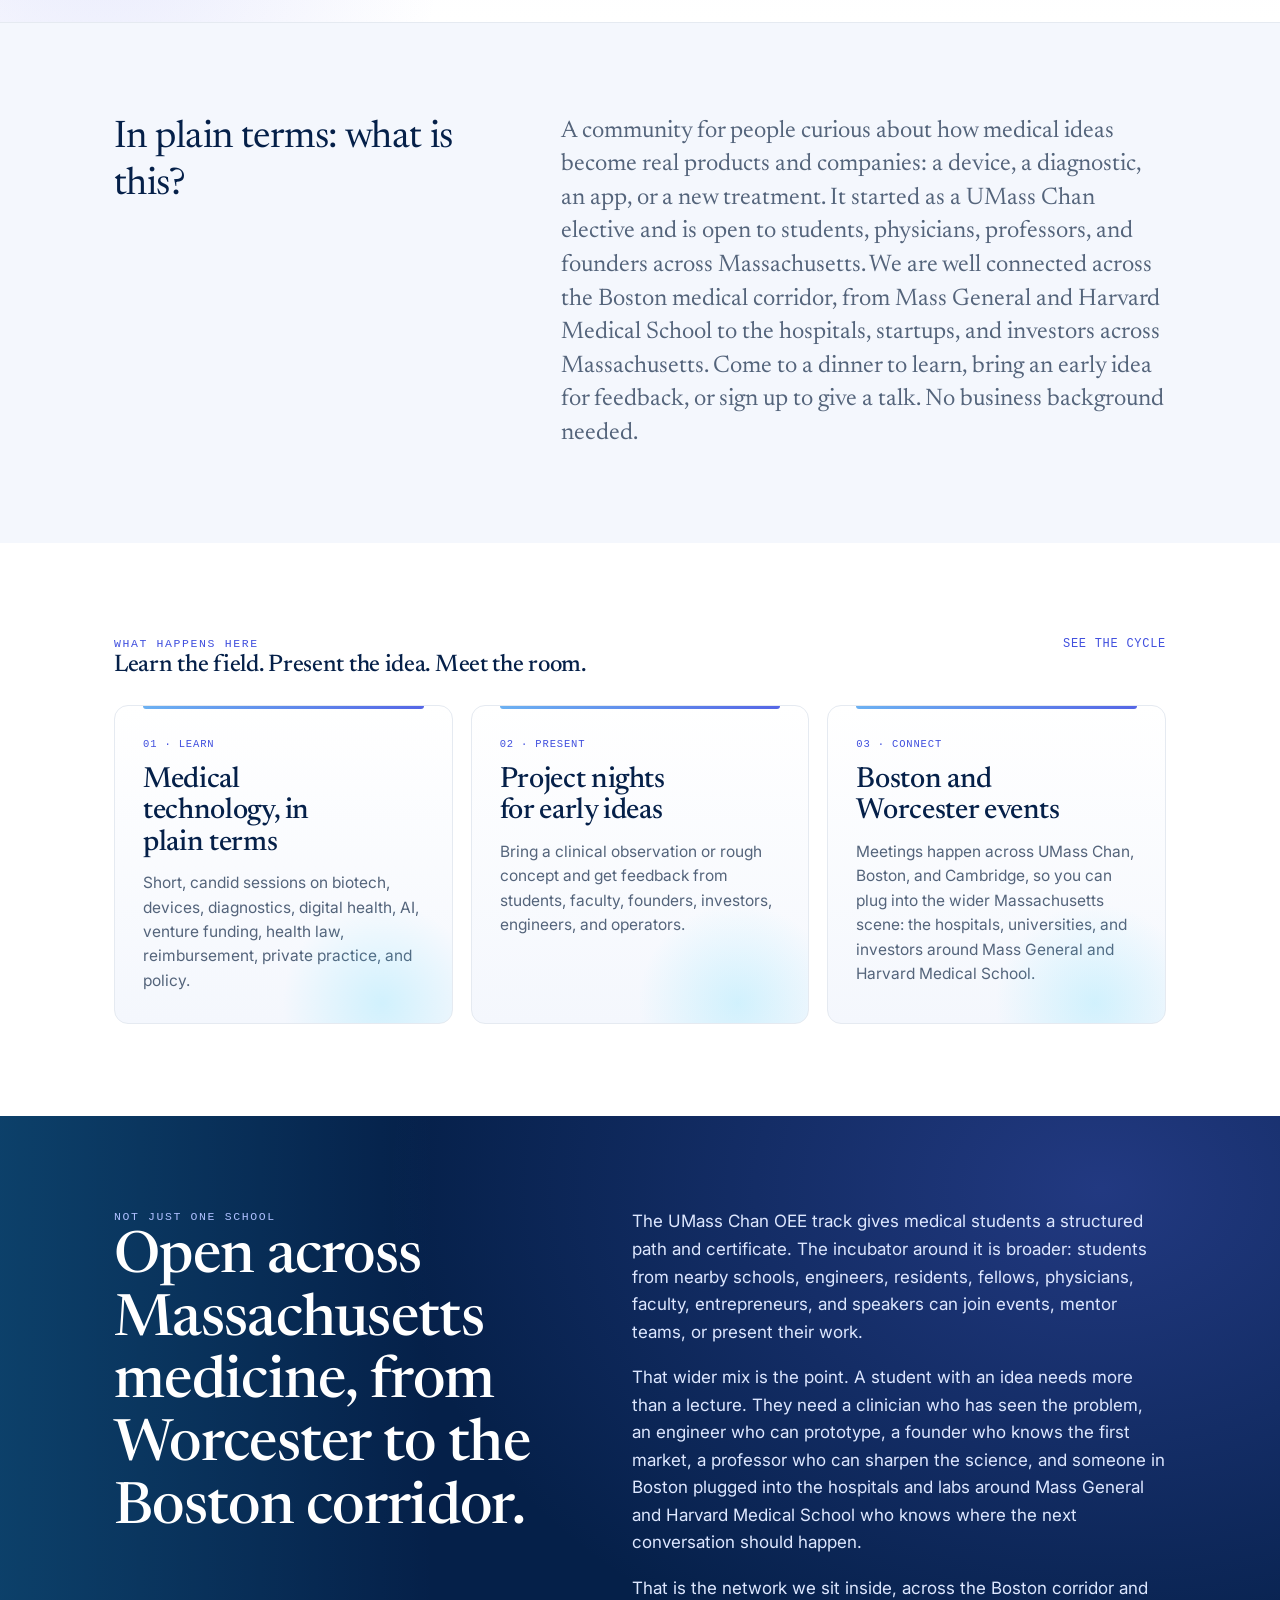
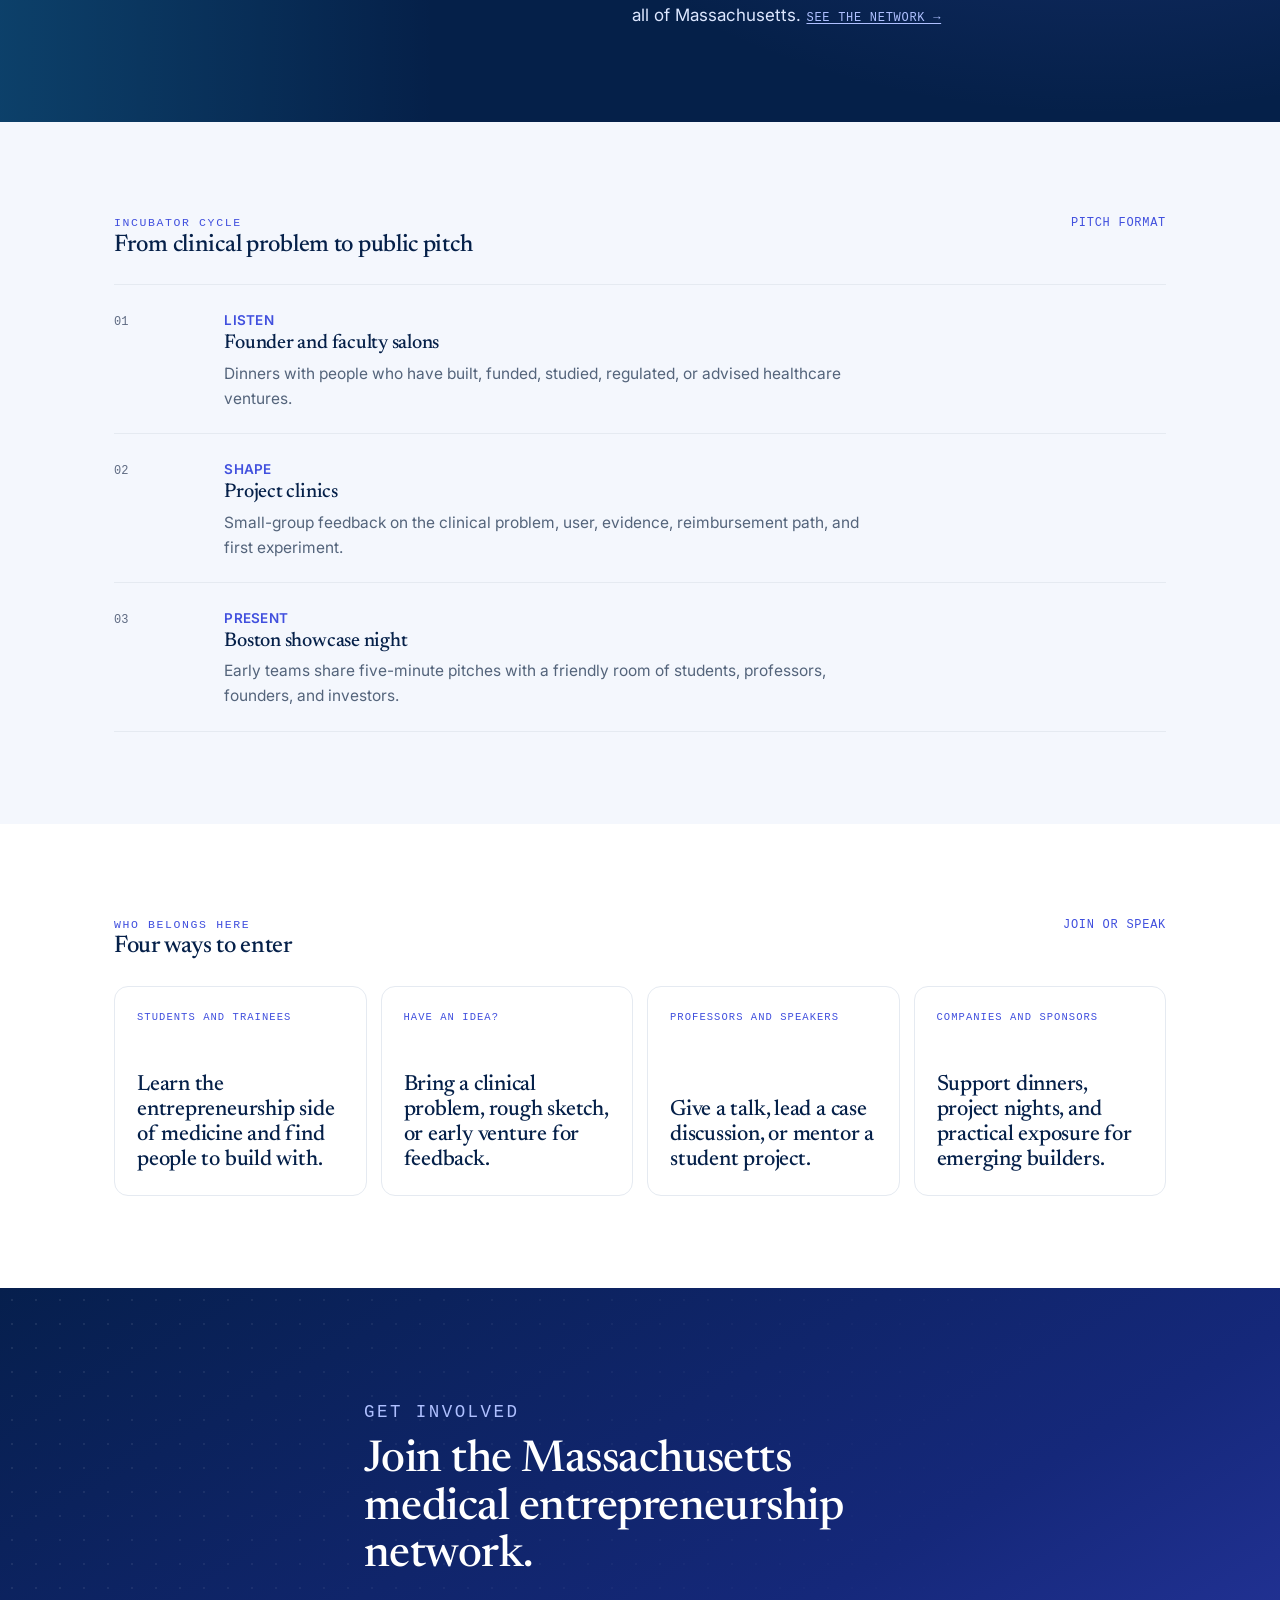
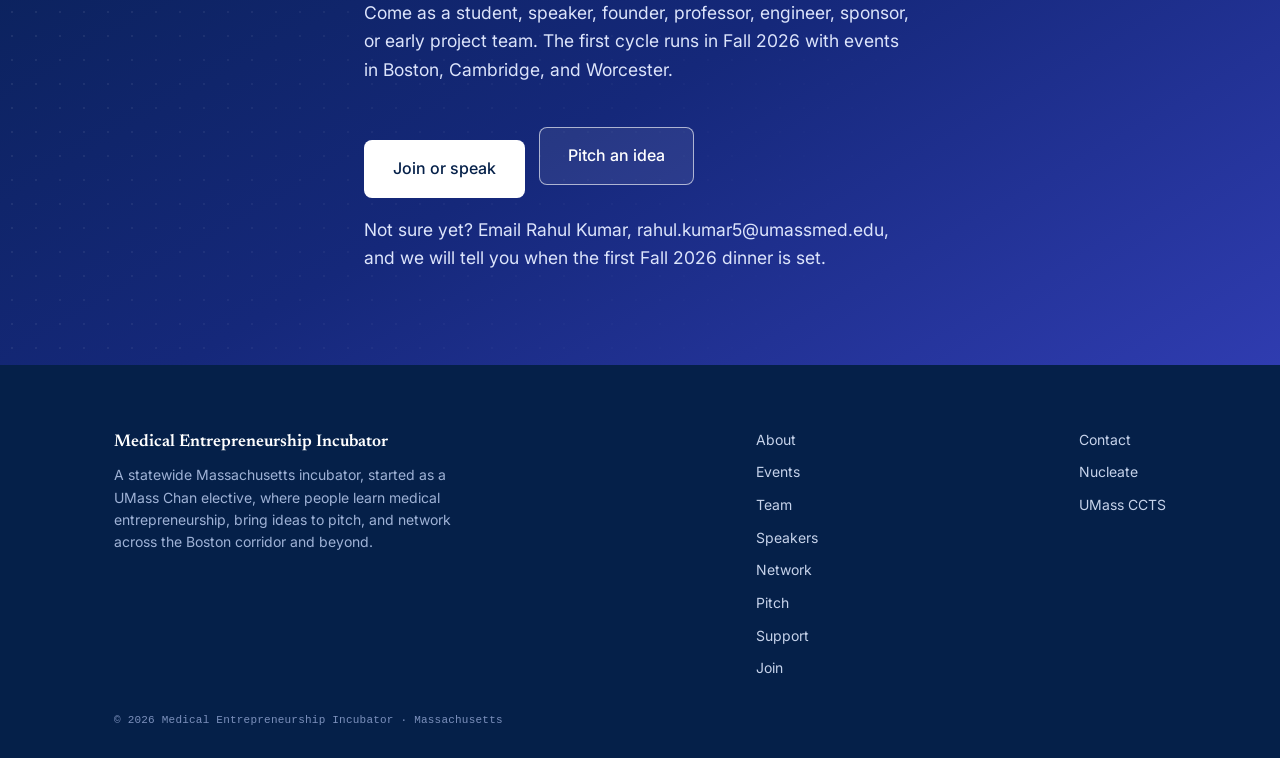
==== commit d5e2211b: "Simplify to 4 tabs, split Team/Speakers, Boston-first, drop UCSF emphasis, remove ticker - Nav down " ====
--- a/index.html
+++ b/index.html
@@ -24,7 +24,7 @@
 <link rel="preconnect" href="https://fonts.googleapis.com">
 <link rel="preconnect" href="https://fonts.gstatic.com" crossorigin>
 <link href="https://fonts.googleapis.com/css2?family=Inter:wght@300..700&family=Newsreader:ital,opsz,wght@0,6..72,400..600;1,6..72,400..500&display=swap" rel="stylesheet">
-<link rel="stylesheet" href="styles.css?v=21">
+<link rel="stylesheet" href="styles.css?v=22">
 <script type="application/ld+json">
 {
   "@context": "https://schema.org",
@@ -53,11 +53,9 @@
     <nav class="links" id="nav-links">
       <a href="about.html">About</a>
       <a href="program.html">Events</a>
-      <a href="network.html">Network</a>
-      <a href="showcase.html">Pitch</a>
-      <a href="partners.html">Support</a>
-      <a href="team.html">Speakers</a>
-      <a href="join.html" class="btn btn-solid">Join or Speak</a>
+      <a href="team.html">Team</a>
+      <a href="speakers.html">Speakers</a>
+      <a href="join.html" class="btn btn-solid">Join</a>
     </nav>
   </div>
 </header>
@@ -69,49 +67,28 @@
     <div class="hero-copy">
       <p class="eyebrow">Boston · Worcester · Cambridge · Massachusetts</p>
       <h1><span class="hl-line">Bring your medical idea</span> <em class="hl-line">to a room of founders, doctors, and investors.</em></h1>
-      <p class="sub">We are a group for anyone in Massachusetts curious about how medical ideas become real products and companies. We meet over dinner in Worcester and Boston to learn from founders and investors, pitch early ideas, and get honest feedback. We are plugged into the Boston corridor, from Mass General and Harvard Medical School out to UCSF. Come to learn, to pitch, or to give a talk.</p>
+      <p class="sub">We are a group for anyone in Massachusetts curious about how medical ideas become real products and companies. We meet over dinner in Boston and Worcester to learn from founders and investors, pitch early ideas, and get honest feedback. We are plugged into the Boston medical corridor, around Mass General, Harvard Medical School, and hospitals and startups across Massachusetts. Come to learn, to pitch, or to give a talk.</p>
       <div class="hero-cta">
         <a href="join.html" class="btn btn-solid btn-lg">Join the incubator</a>
         <a href="showcase.html" class="btn btn-ghost btn-lg">Pitch an idea</a>
       </div>
       <ul class="facts" aria-label="At a glance">
-        <li><span class="f-n">Worcester + Boston</span><span class="f-l">Where we meet</span></li>
-        <li><span class="f-n">Boston to UCSF</span><span class="f-l">Well connected</span></li>
+        <li><span class="f-n">Boston + Worcester</span><span class="f-l">Where we meet</span></li>
+        <li><span class="f-n">Well connected</span><span class="f-l">Across Massachusetts</span></li>
         <li><span class="f-n">Open to all</span><span class="f-l">Students to founders</span></li>
         <li><span class="f-n">Fall 2026</span><span class="f-l">First cohort</span></li>
       </ul>
     </div>
     <figure class="hero-fig">
-      <canvas id="net-canvas" role="img" aria-label="An animated map of the Massachusetts medical entrepreneurship network, connecting Worcester, Boston, Cambridge, hospitals, universities, incubators, speakers, investors, and student project teams."></canvas>
+      <canvas id="net-canvas" role="img" aria-label="An animated map of the Massachusetts medical entrepreneurship network, connecting Boston, Cambridge, Worcester, hospitals, universities, incubators, speakers, investors, and student project teams."></canvas>
     </figure>
-  </div>
-</section>
-
-<section class="marquee-band" aria-label="Incubator activities">
-  <div class="ticker">
-    <span>founder dinners</span>
-    <span>student pitches</span>
-    <span>Boston meetups</span>
-    <span>device feedback</span>
-    <span>faculty talks</span>
-    <span>venture feedback</span>
-    <span>case competitions</span>
-    <span>policy and reimbursement</span>
-    <span>founder dinners</span>
-    <span>student pitches</span>
-    <span>Boston meetups</span>
-    <span>device feedback</span>
-    <span>faculty talks</span>
-    <span>venture feedback</span>
-    <span>case competitions</span>
-    <span>policy and reimbursement</span>
   </div>
 </section>
 
 <section class="manifesto band">
   <div class="wrap manifesto-grid">
     <p class="m1">In plain terms: what is this?</p>
-    <p class="m2">A community for people curious about how medical ideas become real products and companies: a device, a diagnostic, an app, or a new treatment. It started as a UMass Chan elective and is open to students, physicians, professors, and founders across Massachusetts. We are well connected across the Boston medical corridor, from Mass General and Harvard Medical School to the startups and investors nearby, and out to UCSF. Come to a dinner to learn, bring an early idea for feedback, or sign up to give a talk. No business background needed.</p>
+    <p class="m2">A community for people curious about how medical ideas become real products and companies: a device, a diagnostic, an app, or a new treatment. It started as a UMass Chan elective and is open to students, physicians, professors, and founders across Massachusetts. We are well connected across the Boston medical corridor, from Mass General and Harvard Medical School to the hospitals, startups, and investors across Massachusetts. Come to a dinner to learn, bring an early idea for feedback, or sign up to give a talk. No business background needed.</p>
   </div>
 </section>
 
@@ -153,7 +130,7 @@
     <div class="prose">
       <p>The UMass Chan OEE track gives medical students a structured path and certificate. The incubator around it is broader: students from nearby schools, engineers, residents, fellows, physicians, faculty, entrepreneurs, and speakers can join events, mentor teams, or present their work.</p>
       <p>That wider mix is the point. A student with an idea needs more than a lecture. They need a clinician who has seen the problem, an engineer who can prototype, a founder who knows the first market, a professor who can sharpen the science, and someone in Boston plugged into the hospitals and labs around Mass General and Harvard Medical School who knows where the next conversation should happen.</p>
-      <p style="margin-top:6px;">That is the network we sit inside, from the Boston corridor out to UCSF. <a class="more" href="network.html" style="color:#AFC0FF;">See the network →</a></p>
+      <p style="margin-top:6px;">That is the network we sit inside, across the Boston corridor and all of Massachusetts. <a class="more" href="network.html" style="color:#AFC0FF;">See the network →</a></p>
     </div>
   </div>
 </section>
@@ -209,7 +186,7 @@
   <div class="wrap cta-inner">
     <p class="kicker">Get involved</p>
     <h2>Join the Massachusetts medical entrepreneurship network.</h2>
-    <p>Come as a student, speaker, founder, professor, engineer, sponsor, or early project team. The first cycle runs in Fall 2026 with events in Worcester and Boston/Cambridge.</p>
+    <p>Come as a student, speaker, founder, professor, engineer, sponsor, or early project team. The first cycle runs in Fall 2026 with events in Boston, Cambridge, and Worcester.</p>
     <div class="hero-cta">
       <a class="btn btn-solid btn-lg" href="join.html">Join or speak</a>
       <a class="btn btn-light btn-lg" href="showcase.html">Pitch an idea</a>
@@ -227,10 +204,11 @@
       <nav class="foot-nav" aria-label="Pages">
         <a href="about.html">About</a>
         <a href="program.html">Events</a>
+        <a href="team.html">Team</a>
+        <a href="speakers.html">Speakers</a>
         <a href="network.html">Network</a>
         <a href="showcase.html">Pitch</a>
         <a href="partners.html">Support</a>
-        <a href="team.html">Speakers</a>
         <a href="join.html">Join</a>
       </nav>
       <nav class="foot-nav" aria-label="Elsewhere">
--- a/styles.css
+++ b/styles.css
@@ -79,11 +79,6 @@
 .hero-incubator .hero-fig{min-height:clamp(380px,46vw,620px);max-height:680px}
 .hero-incubator .facts{padding-bottom:0}
 
-.marquee-band{padding:0;border-top:1px solid var(--line);border-bottom:1px solid var(--line);background:var(--navy);overflow:hidden}
-.ticker{display:flex;gap:42px;width:max-content;min-width:100%;padding:15px 0;animation:ticker 24s linear infinite;color:#DDE7FF;font-family:var(--mono);font-size:11px;letter-spacing:.15em;text-transform:uppercase}
-.ticker span{position:relative;white-space:nowrap}
-.ticker span::after{content:'';position:absolute;right:-25px;top:50%;width:6px;height:6px;border-radius:50%;background:var(--cyan);box-shadow:0 0 12px var(--cyan);transform:translateY(-50%)}
-@keyframes ticker{from{transform:translateX(0)}to{transform:translateX(-50%)}}
 
 /* large network map (network page) */
 .map-hero{background:radial-gradient(120% 130% at 70% 10%,var(--wash),var(--mist) 60%,#fff 100%);border-bottom:1px solid var(--line)}
@@ -348,5 +343,4 @@
 @media (prefers-reduced-motion:reduce){
   html{scroll-behavior:auto}
   .reveal,.hero .hl-line,.hero .sub,.hero .hero-cta,.hero .facts{opacity:1;transform:none;filter:none;transition:none}
-  .ticker{animation:none;transform:none}
-}
+}
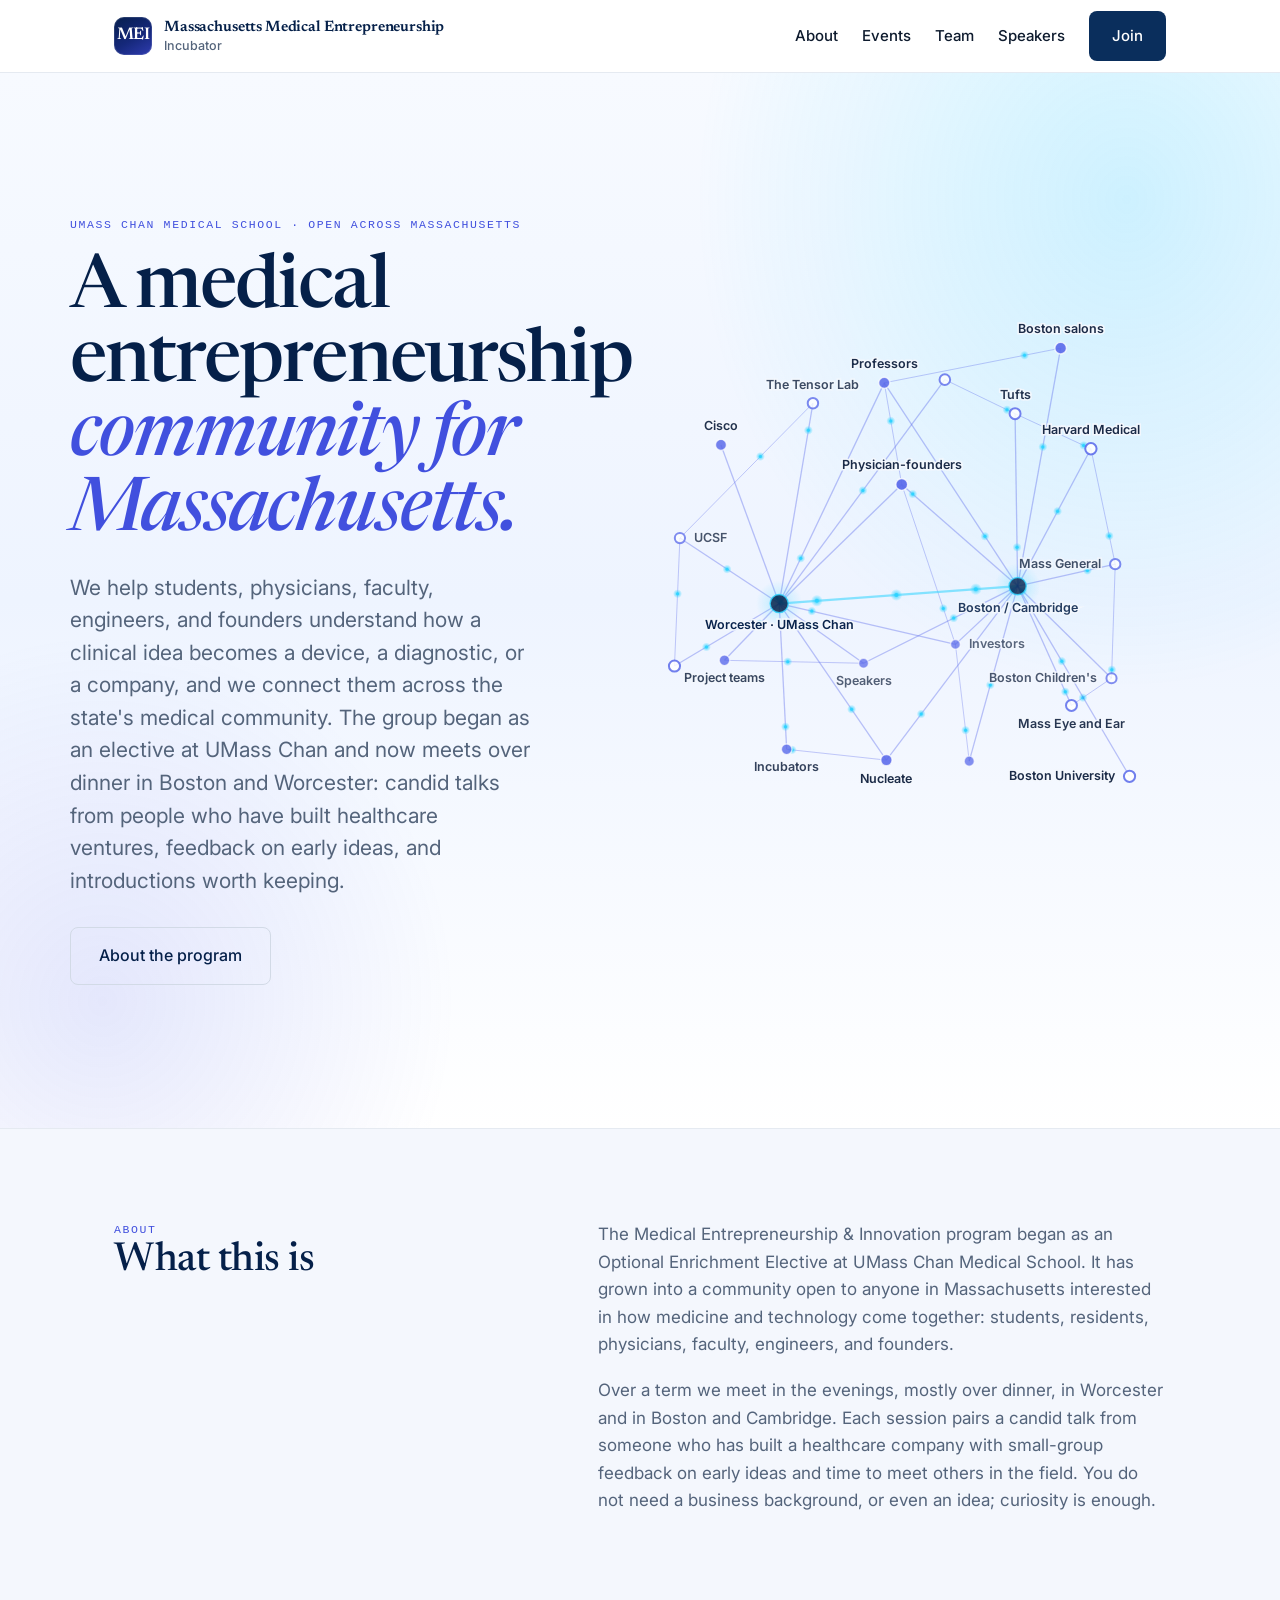
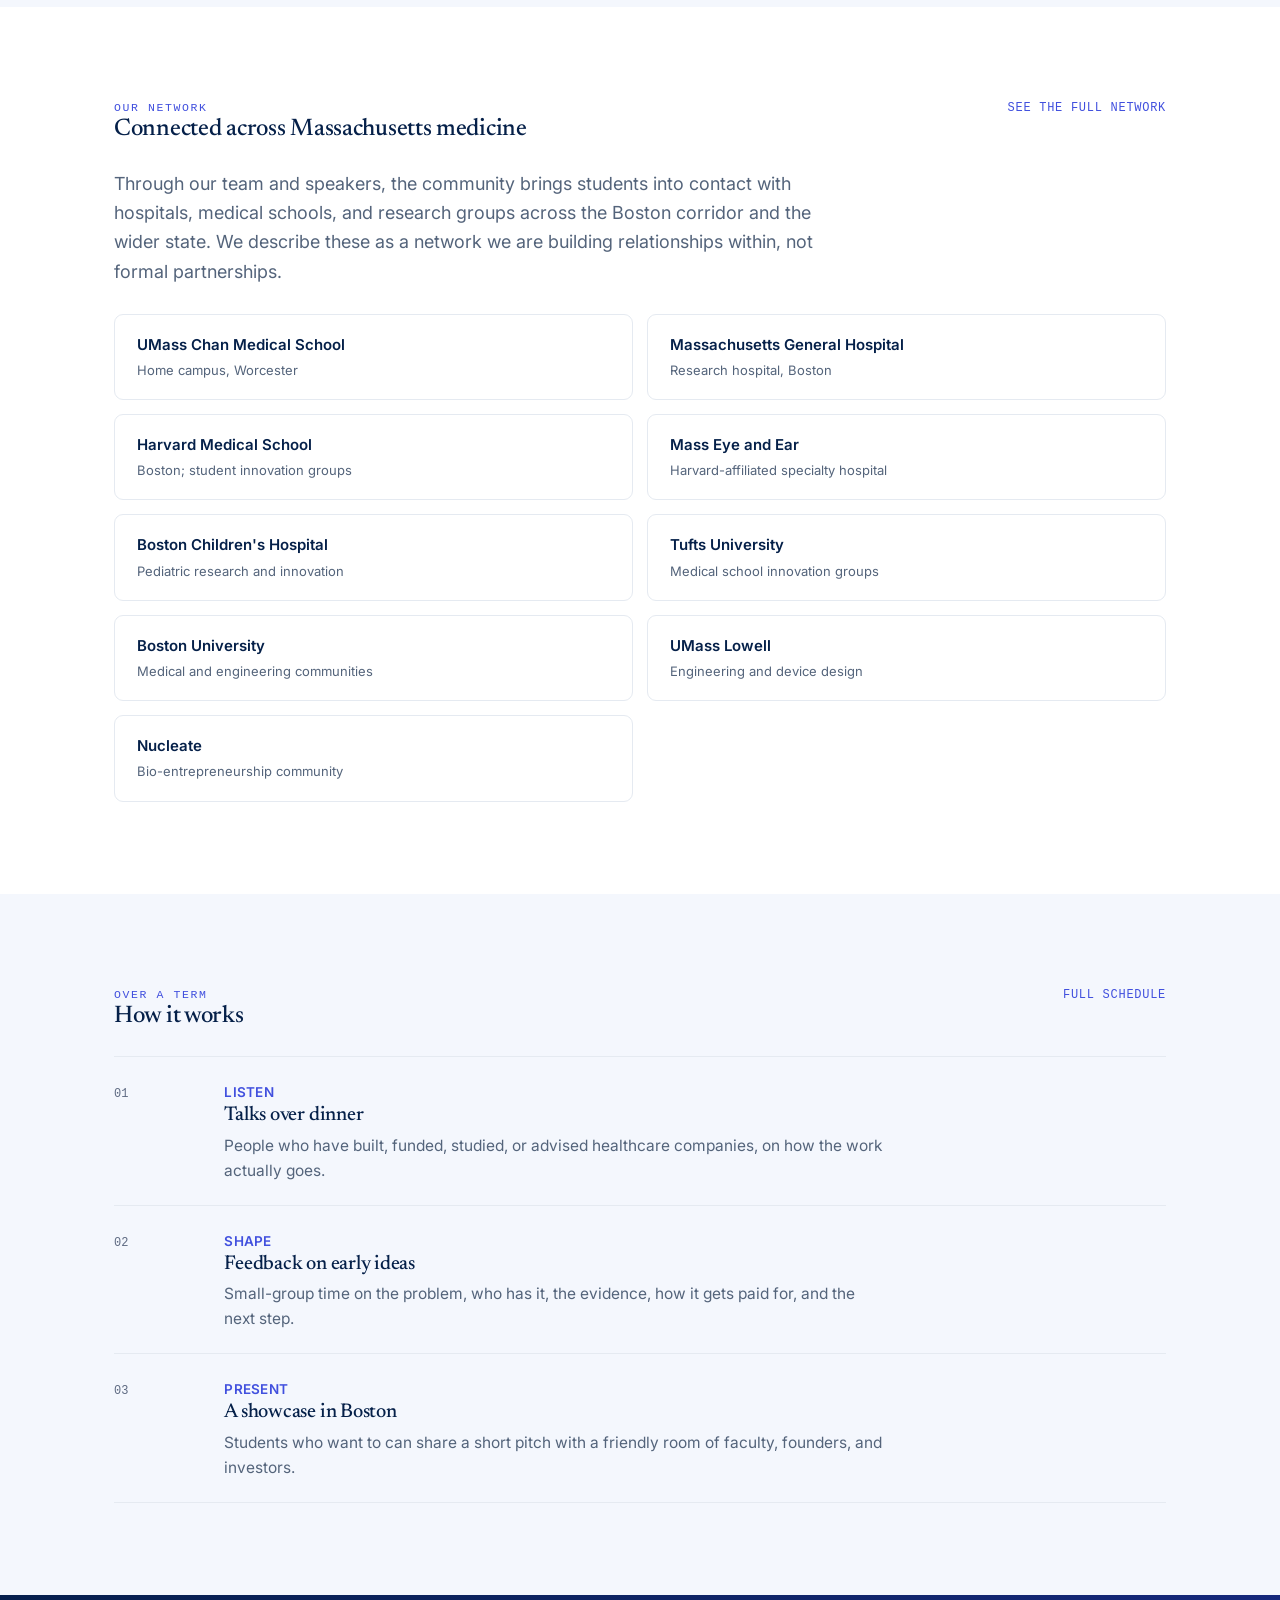
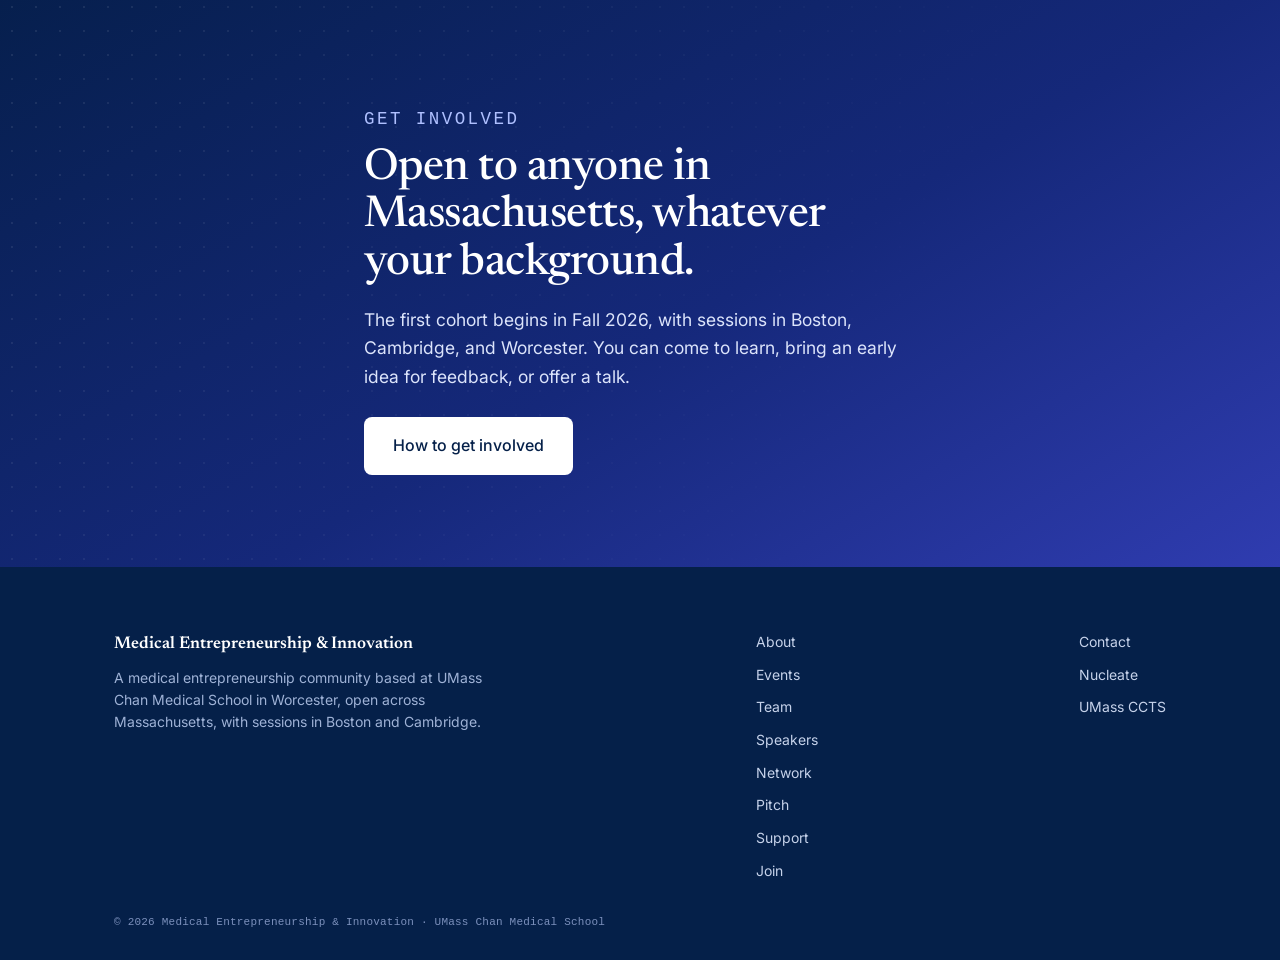
==== commit 39ba7e33: "Rebuild landing: professional and clear, network up front, drop the ad-style CTAs - Lead with a plai" ====
--- a/index.html
+++ b/index.html
@@ -13,14 +13,14 @@
 <meta property="og:image:alt" content="Massachusetts Medical Entrepreneurship Incubator">
 <meta name="twitter:image" content="https://rahulkumarr18.github.io/oee-medical-entrepreneurship/og-cover.jpg">
 <title>Massachusetts Medical Entrepreneurship Incubator</title>
-<meta name="description" content="A Massachusetts incubator where students, clinicians, founders, engineers, and faculty learn how medical ideas become real products, pitch an early idea for feedback, and meet the people building healthcare companies across the Boston area and Worcester.">
+<meta name="description" content="A medical entrepreneurship community based at UMass Chan Medical School and open across Massachusetts. Evening sessions in Boston and Worcester where students, physicians, faculty, and founders learn how clinical ideas become devices, diagnostics, and companies.">
 <meta property="og:type" content="website">
 <meta property="og:title" content="Massachusetts Medical Entrepreneurship Incubator">
-<meta property="og:description" content="Bring a clinical problem, a rough idea, or a talk worth giving. Boston and Worcester events for people learning and building in medical technology.">
+<meta property="og:description" content="A medical entrepreneurship community at UMass Chan, open across Massachusetts, connecting students and physicians with the Boston medical corridor.">
 <meta property="og:url" content="https://rahulkumarr18.github.io/oee-medical-entrepreneurship/">
 <meta name="twitter:card" content="summary_large_image">
 <meta name="twitter:title" content="Massachusetts Medical Entrepreneurship Incubator">
-<meta name="twitter:description" content="A Boston and Worcester incubator for medical ideas, student projects, speakers, and healthcare entrepreneurship.">
+<meta name="twitter:description" content="A medical entrepreneurship community at UMass Chan, open across Massachusetts.">
 <link rel="preconnect" href="https://fonts.googleapis.com">
 <link rel="preconnect" href="https://fonts.gstatic.com" crossorigin>
 <link href="https://fonts.googleapis.com/css2?family=Inter:wght@300..700&family=Newsreader:ital,opsz,wght@0,6..72,400..600;1,6..72,400..500&display=swap" rel="stylesheet">
@@ -30,7 +30,7 @@
   "@context": "https://schema.org",
   "@type": "EducationalOrganization",
   "name": "Massachusetts Medical Entrepreneurship Incubator",
-  "description": "A Massachusetts-facing incubator and event series for people learning, presenting, and building in medical technology and healthcare entrepreneurship.",
+  "description": "A medical entrepreneurship community based at UMass Chan Medical School and open across Massachusetts, connecting students, physicians, faculty, and founders with the Boston medical corridor.",
   "url": "https://rahulkumarr18.github.io/oee-medical-entrepreneurship/",
   "areaServed": "Massachusetts",
   "location": [
@@ -65,30 +65,26 @@
 <section class="hero hero-incubator">
   <div class="wrap hero-grid">
     <div class="hero-copy">
-      <p class="eyebrow">Boston · Worcester · Cambridge · Massachusetts</p>
-      <h1><span class="hl-line">Bring your medical idea</span> <em class="hl-line">to a room of founders, doctors, and investors.</em></h1>
-      <p class="sub">We are a group for anyone in Massachusetts curious about how medical ideas become real products and companies. We meet over dinner in Boston and Worcester to learn from founders and investors, pitch early ideas, and get honest feedback. We are plugged into the Boston medical corridor, around Mass General, Harvard Medical School, and hospitals and startups across Massachusetts. Come to learn, to pitch, or to give a talk.</p>
+      <p class="eyebrow">UMass Chan Medical School · Open across Massachusetts</p>
+      <h1><span class="hl-line">A medical entrepreneurship</span> <em class="hl-line">community for Massachusetts.</em></h1>
+      <p class="sub">We help students, physicians, faculty, engineers, and founders understand how a clinical idea becomes a device, a diagnostic, or a company, and we connect them across the state's medical community. The group began as an elective at UMass Chan and now meets over dinner in Boston and Worcester: candid talks from people who have built healthcare ventures, feedback on early ideas, and introductions worth keeping.</p>
       <div class="hero-cta">
-        <a href="join.html" class="btn btn-solid btn-lg">Join the incubator</a>
-        <a href="showcase.html" class="btn btn-ghost btn-lg">Pitch an idea</a>
+        <a href="about.html" class="btn btn-ghost btn-lg">About the program</a>
       </div>
-      <ul class="facts" aria-label="At a glance">
-        <li><span class="f-n">Boston + Worcester</span><span class="f-l">Where we meet</span></li>
-        <li><span class="f-n">Well connected</span><span class="f-l">Across Massachusetts</span></li>
-        <li><span class="f-n">Open to all</span><span class="f-l">Students to founders</span></li>
-        <li><span class="f-n">Fall 2026</span><span class="f-l">First cohort</span></li>
-      </ul>
     </div>
     <figure class="hero-fig">
-      <canvas id="net-canvas" role="img" aria-label="An animated map of the Massachusetts medical entrepreneurship network, connecting Boston, Cambridge, Worcester, hospitals, universities, incubators, speakers, investors, and student project teams."></canvas>
+      <canvas id="net-canvas" role="img" aria-label="An animated map of the Massachusetts medical network, connecting UMass Chan in Worcester with the Boston and Cambridge corridor: Massachusetts General Hospital, Harvard Medical School, hospitals, universities, and research groups."></canvas>
     </figure>
   </div>
 </section>
 
-<section class="manifesto band">
-  <div class="wrap manifesto-grid">
-    <p class="m1">In plain terms: what is this?</p>
-    <p class="m2">A community for people curious about how medical ideas become real products and companies: a device, a diagnostic, an app, or a new treatment. It started as a UMass Chan elective and is open to students, physicians, professors, and founders across Massachusetts. We are well connected across the Boston medical corridor, from Mass General and Harvard Medical School to the hospitals, startups, and investors across Massachusetts. Come to a dinner to learn, bring an early idea for feedback, or sign up to give a talk. No business background needed.</p>
+<section class="band">
+  <div class="wrap grid-2">
+    <div><p class="kicker">About</p><h2>What this is</h2></div>
+    <div class="prose">
+      <p>The Medical Entrepreneurship &amp; Innovation program began as an Optional Enrichment Elective at UMass Chan Medical School. It has grown into a community open to anyone in Massachusetts interested in how medicine and technology come together: students, residents, physicians, faculty, engineers, and founders.</p>
+      <p>Over a term we meet in the evenings, mostly over dinner, in Worcester and in Boston and Cambridge. Each session pairs a candid talk from someone who has built a healthcare company with small-group feedback on early ideas and time to meet others in the field. You do not need a business background, or even an idea; curiosity is enough.</p>
+    </div>
   </div>
 </section>
 
@@ -96,41 +92,22 @@
   <div class="wrap">
     <div class="section-top">
       <div>
-        <p class="kicker">What happens here</p>
-        <h2>Learn the field. Present the idea. Meet the room.</h2>
+        <p class="kicker">Our network</p>
+        <h2>Connected across Massachusetts medicine</h2>
       </div>
-      <a class="more" href="program.html">See the cycle</a>
+      <a class="more" href="network.html">See the full network</a>
     </div>
-    <div class="feature-grid">
-      <article class="feature-card">
-        <span class="net-tag">01 · Learn</span>
-        <h3>Medical technology, in plain terms</h3>
-        <p>Short, candid sessions on biotech, devices, diagnostics, digital health, AI, venture funding, health law, reimbursement, private practice, and policy.</p>
-      </article>
-      <article class="feature-card">
-        <span class="net-tag">02 · Present</span>
-        <h3>Project nights for early ideas</h3>
-        <p>Bring a clinical observation or rough concept and get feedback from students, faculty, founders, investors, engineers, and operators.</p>
-      </article>
-      <article class="feature-card">
-        <span class="net-tag">03 · Connect</span>
-        <h3>Boston and Worcester events</h3>
-        <p>Meetings happen across UMass Chan, Boston, and Cambridge, so you can plug into the wider Massachusetts scene: the hospitals, universities, and investors around Mass General and Harvard Medical School.</p>
-      </article>
-    </div>
-  </div>
-</section>
-
-<section class="split-spotlight">
-  <div class="wrap spotlight-grid">
-    <div>
-      <p class="kicker">Not just one school</p>
-      <h2>Open across Massachusetts medicine, from Worcester to the Boston corridor.</h2>
-    </div>
-    <div class="prose">
-      <p>The UMass Chan OEE track gives medical students a structured path and certificate. The incubator around it is broader: students from nearby schools, engineers, residents, fellows, physicians, faculty, entrepreneurs, and speakers can join events, mentor teams, or present their work.</p>
-      <p>That wider mix is the point. A student with an idea needs more than a lecture. They need a clinician who has seen the problem, an engineer who can prototype, a founder who knows the first market, a professor who can sharpen the science, and someone in Boston plugged into the hospitals and labs around Mass General and Harvard Medical School who knows where the next conversation should happen.</p>
-      <p style="margin-top:6px;">That is the network we sit inside, across the Boston corridor and all of Massachusetts. <a class="more" href="network.html" style="color:#AFC0FF;">See the network →</a></p>
+    <p class="section-intro" style="max-width:66ch;margin-bottom:28px;">Through our team and speakers, the community brings students into contact with hospitals, medical schools, and research groups across the Boston corridor and the wider state. We describe these as a network we are building relationships within, not formal partnerships.</p>
+    <div class="sub-grid">
+      <div class="collab"><div class="name">UMass Chan Medical School</div><div class="role">Home campus, Worcester</div></div>
+      <div class="collab"><div class="name">Massachusetts General Hospital</div><div class="role">Research hospital, Boston</div></div>
+      <div class="collab"><div class="name">Harvard Medical School</div><div class="role">Boston; student innovation groups</div></div>
+      <div class="collab"><div class="name">Mass Eye and Ear</div><div class="role">Harvard-affiliated specialty hospital</div></div>
+      <div class="collab"><div class="name">Boston Children's Hospital</div><div class="role">Pediatric research and innovation</div></div>
+      <div class="collab"><div class="name">Tufts University</div><div class="role">Medical school innovation groups</div></div>
+      <div class="collab"><div class="name">Boston University</div><div class="role">Medical and engineering communities</div></div>
+      <div class="collab"><div class="name">UMass Lowell</div><div class="role">Engineering and device design</div></div>
+      <div class="collab"><div class="name">Nucleate</div><div class="role">Bio-entrepreneurship community</div></div>
     </div>
   </div>
 </section>
@@ -139,59 +116,25 @@
   <div class="wrap">
     <div class="section-top">
       <div>
-        <p class="kicker">Incubator cycle</p>
-        <h2>From clinical problem to public pitch</h2>
+        <p class="kicker">Over a term</p>
+        <h2>How it works</h2>
       </div>
-      <a class="more" href="showcase.html">Pitch format</a>
+      <a class="more" href="program.html">Full schedule</a>
     </div>
     <ol class="sessions sessions-compact">
-      <li><span class="s-num">01</span><div class="s-body"><span class="s-date">Listen</span><h3>Founder and faculty salons</h3><p>Dinners with people who have built, funded, studied, regulated, or advised healthcare ventures.</p></div></li>
-      <li><span class="s-num">02</span><div class="s-body"><span class="s-date">Shape</span><h3>Project clinics</h3><p>Small-group feedback on the clinical problem, user, evidence, reimbursement path, and first experiment.</p></div></li>
-      <li><span class="s-num">03</span><div class="s-body"><span class="s-date">Present</span><h3>Boston showcase night</h3><p>Early teams share five-minute pitches with a friendly room of students, professors, founders, and investors.</p></div></li>
+      <li><span class="s-num">01</span><div class="s-body"><span class="s-date">Listen</span><h3>Talks over dinner</h3><p>People who have built, funded, studied, or advised healthcare companies, on how the work actually goes.</p></div></li>
+      <li><span class="s-num">02</span><div class="s-body"><span class="s-date">Shape</span><h3>Feedback on early ideas</h3><p>Small-group time on the problem, who has it, the evidence, how it gets paid for, and the next step.</p></div></li>
+      <li><span class="s-num">03</span><div class="s-body"><span class="s-date">Present</span><h3>A showcase in Boston</h3><p>Students who want to can share a short pitch with a friendly room of faculty, founders, and investors.</p></div></li>
     </ol>
-  </div>
-</section>
-
-<section>
-  <div class="wrap">
-    <div class="section-top">
-      <div>
-        <p class="kicker">Who belongs here</p>
-        <h2>Four ways to enter</h2>
-      </div>
-      <a class="more" href="join.html">Join or speak</a>
-    </div>
-    <div class="audience-grid">
-      <a class="audience-card" href="join.html">
-        <span>Students and trainees</span>
-        <strong>Learn the entrepreneurship side of medicine and find people to build with.</strong>
-      </a>
-      <a class="audience-card" href="showcase.html">
-        <span>Have an idea?</span>
-        <strong>Bring a clinical problem, rough sketch, or early venture for feedback.</strong>
-      </a>
-      <a class="audience-card" href="team.html">
-        <span>Professors and speakers</span>
-        <strong>Give a talk, lead a case discussion, or mentor a student project.</strong>
-      </a>
-      <a class="audience-card" href="partners.html">
-        <span>Companies and sponsors</span>
-        <strong>Support dinners, project nights, and practical exposure for emerging builders.</strong>
-      </a>
-    </div>
   </div>
 </section>
 
 <section class="cta-band">
   <div class="wrap cta-inner">
     <p class="kicker">Get involved</p>
-    <h2>Join the Massachusetts medical entrepreneurship network.</h2>
-    <p>Come as a student, speaker, founder, professor, engineer, sponsor, or early project team. The first cycle runs in Fall 2026 with events in Boston, Cambridge, and Worcester.</p>
-    <div class="hero-cta">
-      <a class="btn btn-solid btn-lg" href="join.html">Join or speak</a>
-      <a class="btn btn-light btn-lg" href="showcase.html">Pitch an idea</a>
-    </div>
-    <p class="cta-fine">Not sure yet? Email Rahul Kumar, rahul.kumar5@umassmed.edu, and we will tell you when the first Fall 2026 dinner is set.</p>
+    <h2>Open to anyone in Massachusetts, whatever your background.</h2>
+    <p>The first cohort begins in Fall 2026, with sessions in Boston, Cambridge, and Worcester. You can come to learn, bring an early idea for feedback, or offer a talk.</p>
+    <a class="btn btn-solid btn-lg" href="join.html">How to get involved</a>
   </div>
 </section>
 
@@ -200,7 +143,7 @@
 <footer class="site-foot">
   <div class="wrap">
     <div class="foot-grid">
-      <div class="aff"><strong>Medical Entrepreneurship Incubator</strong><p>A statewide Massachusetts incubator, started as a UMass Chan elective, where people learn medical entrepreneurship, bring ideas to pitch, and network across the Boston corridor and beyond.</p></div>
+      <div class="aff"><strong>Medical Entrepreneurship &amp; Innovation</strong><p>A medical entrepreneurship community based at UMass Chan Medical School in Worcester, open across Massachusetts, with sessions in Boston and Cambridge.</p></div>
       <nav class="foot-nav" aria-label="Pages">
         <a href="about.html">About</a>
         <a href="program.html">Events</a>
@@ -217,7 +160,7 @@
         <a href="https://www.umassmed.edu/ccts/" target="_blank" rel="noopener">UMass CCTS</a>
       </nav>
     </div>
-    <div class="foot-fine">© 2026 Medical Entrepreneurship Incubator · Massachusetts</div>
+    <div class="foot-fine">© 2026 Medical Entrepreneurship &amp; Innovation · UMass Chan Medical School</div>
   </div>
 </footer>
 
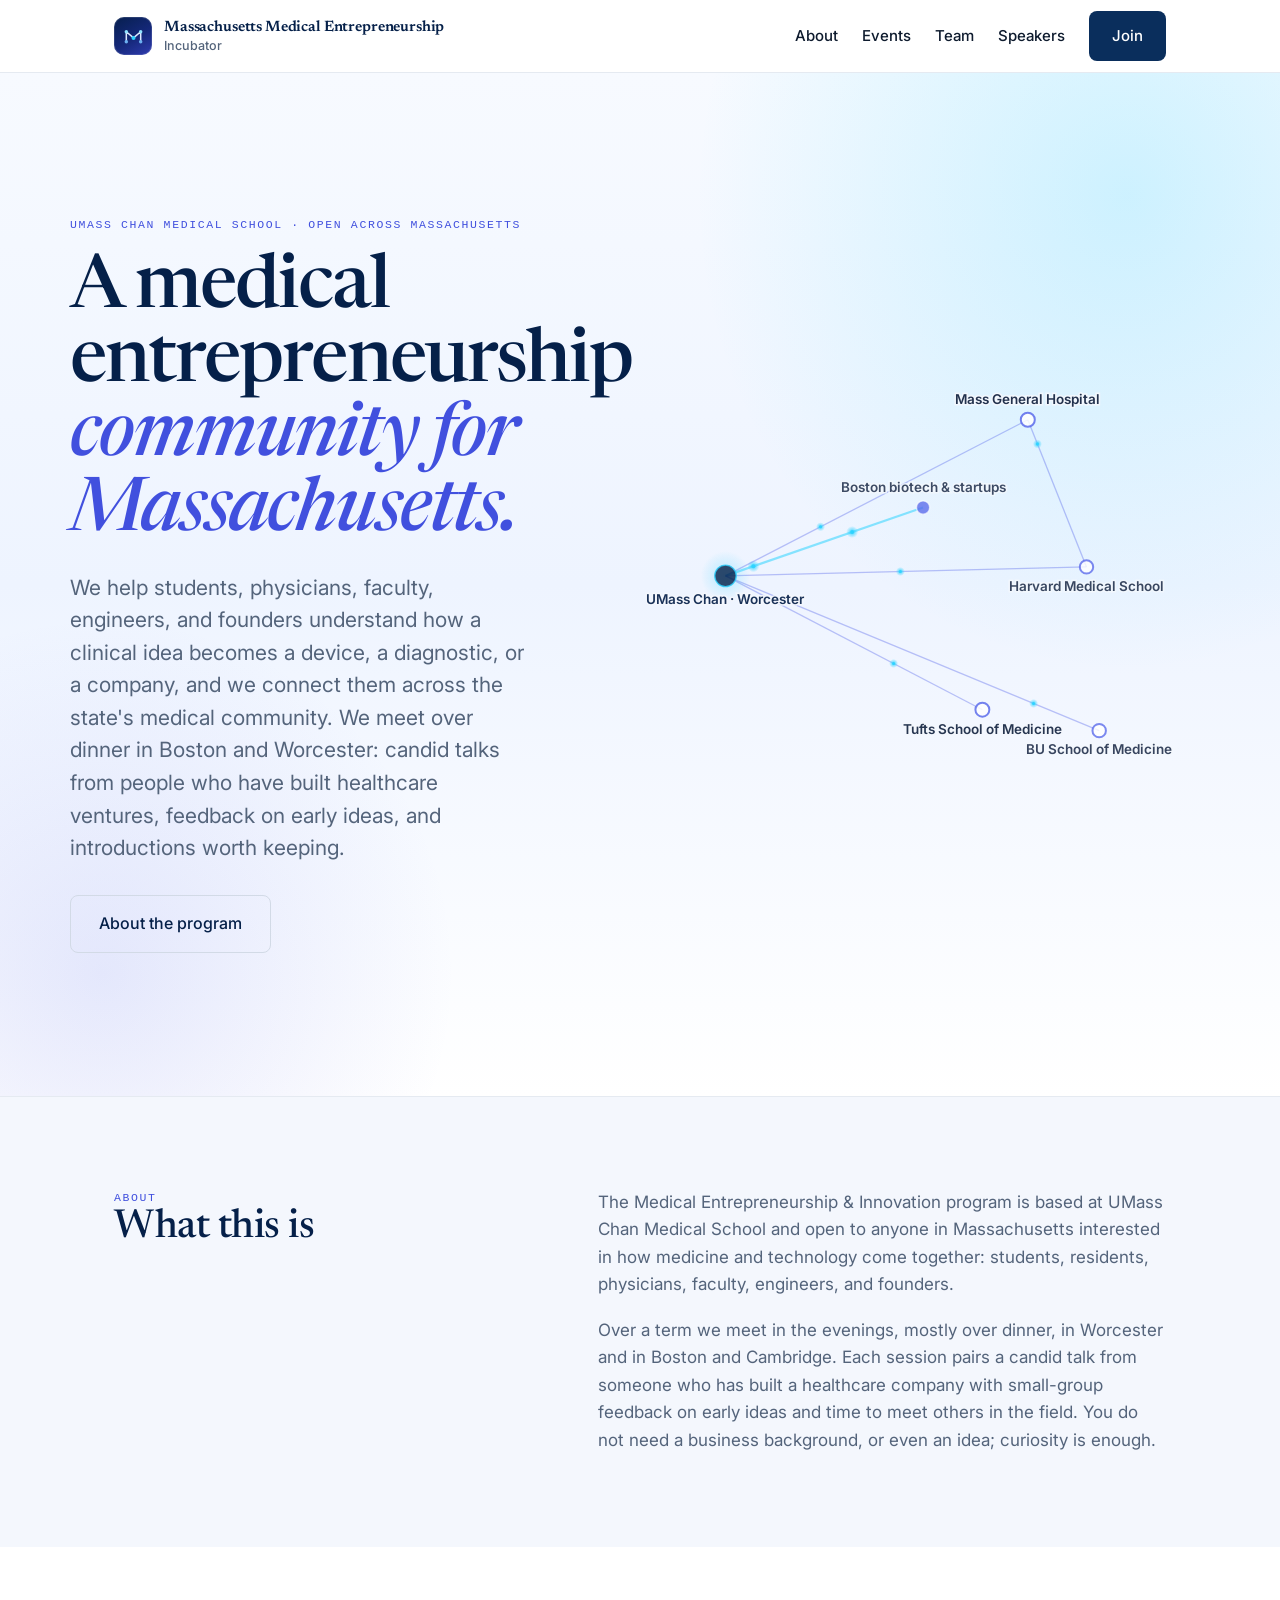
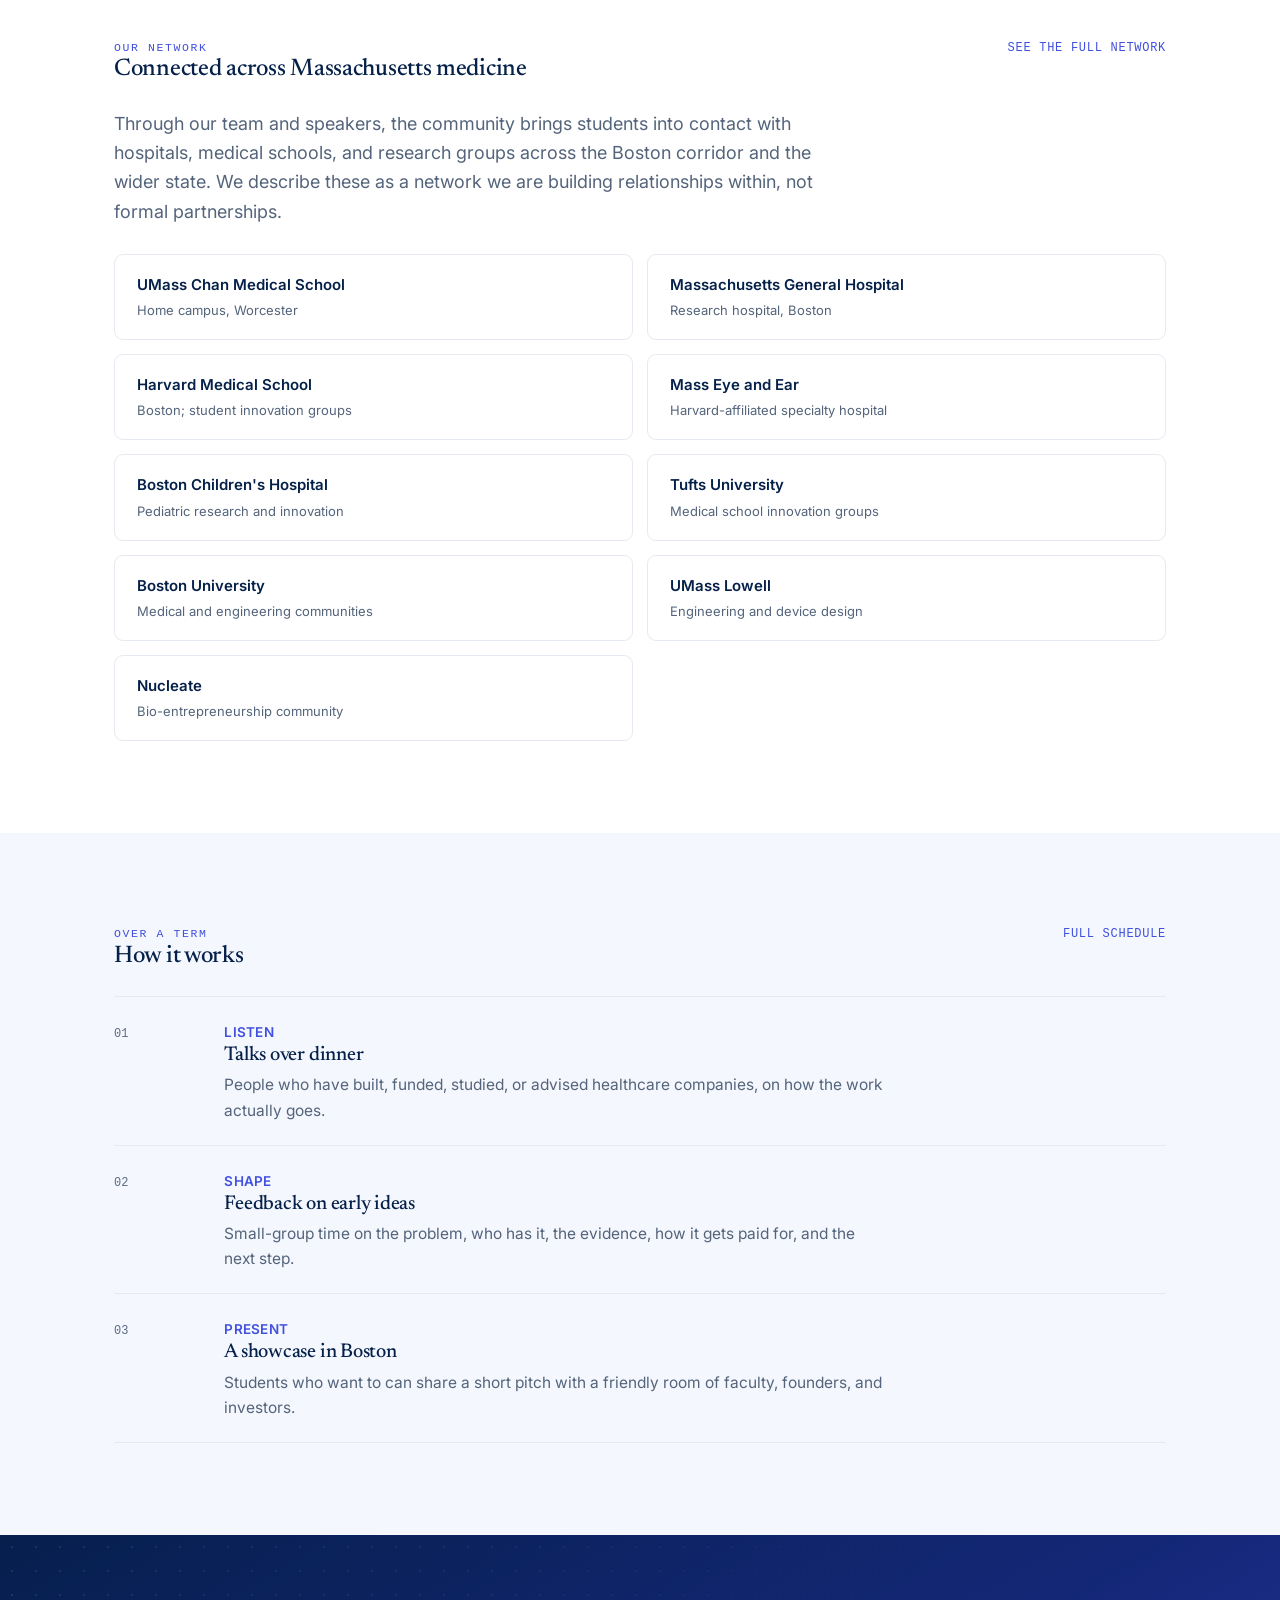
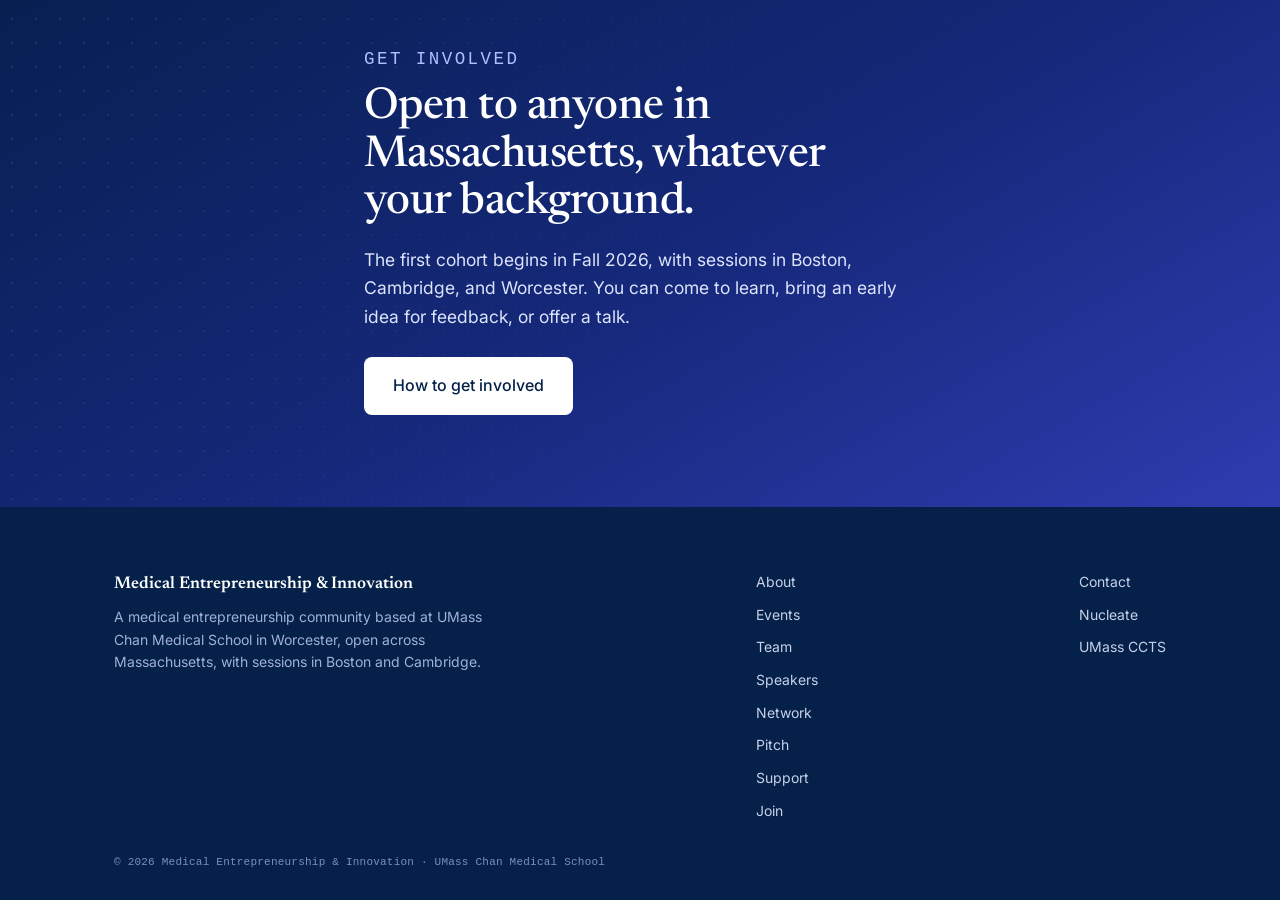
==== commit 84aa7394: "Clean redesign pass: simple 6-node network, real logo, calmer polish - Network animation cut from 22" ====
--- a/index.html
+++ b/index.html
@@ -24,7 +24,7 @@
 <link rel="preconnect" href="https://fonts.googleapis.com">
 <link rel="preconnect" href="https://fonts.gstatic.com" crossorigin>
 <link href="https://fonts.googleapis.com/css2?family=Inter:wght@300..700&family=Newsreader:ital,opsz,wght@0,6..72,400..600;1,6..72,400..500&display=swap" rel="stylesheet">
-<link rel="stylesheet" href="styles.css?v=22">
+<link rel="stylesheet" href="styles.css?v=23">
 <script type="application/ld+json">
 {
   "@context": "https://schema.org",
@@ -46,7 +46,7 @@
 <header class="site-head">
   <div class="wrap nav">
     <a href="index.html" class="brand" aria-label="Massachusetts Medical Entrepreneurship Incubator, home">
-      <span class="brand-mark">MEI</span>
+      <span class="brand-mark"><svg viewBox="0 0 24 24" fill="none" aria-hidden="true"><path d="M4.5 17.5V7l7.5 6.5L19.5 7v10.5" stroke="#DCE9FF" stroke-width="1.6" stroke-linejoin="round" stroke-linecap="round"/><circle cx="4.5" cy="17.5" r="1.8" fill="#6CB1F2"/><circle cx="4.5" cy="7" r="1.8" fill="#8FE3FF"/><circle cx="12" cy="13.5" r="2.1" fill="#2ED3FF"/><circle cx="19.5" cy="7" r="1.8" fill="#8FE3FF"/><circle cx="19.5" cy="17.5" r="1.8" fill="#6CB1F2"/></svg></span>
       <span class="brand-text"><b>Massachusetts Medical Entrepreneurship</b> Incubator</span>
     </a>
     <button class="nav-toggle" type="button" aria-label="Menu" aria-expanded="false" aria-controls="nav-links"><span></span></button>
@@ -67,13 +67,13 @@
     <div class="hero-copy">
       <p class="eyebrow">UMass Chan Medical School · Open across Massachusetts</p>
       <h1><span class="hl-line">A medical entrepreneurship</span> <em class="hl-line">community for Massachusetts.</em></h1>
-      <p class="sub">We help students, physicians, faculty, engineers, and founders understand how a clinical idea becomes a device, a diagnostic, or a company, and we connect them across the state's medical community. The group began as an elective at UMass Chan and now meets over dinner in Boston and Worcester: candid talks from people who have built healthcare ventures, feedback on early ideas, and introductions worth keeping.</p>
+      <p class="sub">We help students, physicians, faculty, engineers, and founders understand how a clinical idea becomes a device, a diagnostic, or a company, and we connect them across the state's medical community. We meet over dinner in Boston and Worcester: candid talks from people who have built healthcare ventures, feedback on early ideas, and introductions worth keeping.</p>
       <div class="hero-cta">
         <a href="about.html" class="btn btn-ghost btn-lg">About the program</a>
       </div>
     </div>
     <figure class="hero-fig">
-      <canvas id="net-canvas" role="img" aria-label="An animated map of the Massachusetts medical network, connecting UMass Chan in Worcester with the Boston and Cambridge corridor: Massachusetts General Hospital, Harvard Medical School, hospitals, universities, and research groups."></canvas>
+      <canvas id="net-canvas" role="img" aria-label="A simple animated map connecting UMass Chan in Worcester with Mass General Hospital, Harvard Medical School, Tufts, Boston University, and Boston biotech companies."></canvas>
     </figure>
   </div>
 </section>
@@ -82,7 +82,7 @@
   <div class="wrap grid-2">
     <div><p class="kicker">About</p><h2>What this is</h2></div>
     <div class="prose">
-      <p>The Medical Entrepreneurship &amp; Innovation program began as an Optional Enrichment Elective at UMass Chan Medical School. It has grown into a community open to anyone in Massachusetts interested in how medicine and technology come together: students, residents, physicians, faculty, engineers, and founders.</p>
+      <p>The Medical Entrepreneurship &amp; Innovation program is based at UMass Chan Medical School and open to anyone in Massachusetts interested in how medicine and technology come together: students, residents, physicians, faculty, engineers, and founders.</p>
       <p>Over a term we meet in the evenings, mostly over dinner, in Worcester and in Boston and Cambridge. Each session pairs a candid talk from someone who has built a healthcare company with small-group feedback on early ideas and time to meet others in the field. You do not need a business background, or even an idea; curiosity is enough.</p>
     </div>
   </div>
@@ -165,6 +165,6 @@
 </footer>
 
 <script src="site.js?v=8"></script>
-<script src="net.js?v=9"></script>
+<script src="net.js?v=10"></script>
 </body>
 </html>
--- a/styles.css
+++ b/styles.css
@@ -42,7 +42,8 @@
 .site-head{position:sticky;top:0;z-index:100;background:rgba(255,255,255,.86);backdrop-filter:saturate(1.4) blur(10px);border-bottom:1px solid var(--line)}
 .nav{display:flex;align-items:center;justify-content:space-between;min-height:72px;gap:16px}
 .brand{display:flex;align-items:center;gap:12px;color:var(--navy)}
-.brand-mark{display:grid;place-items:center;width:38px;height:38px;border-radius:10px;background:var(--grad-deep);color:#fff;font-family:var(--serif);font-weight:600;font-size:17px;letter-spacing:-.02em;box-shadow:inset 0 0 0 1px rgba(255,255,255,.12)}
+.brand-mark{display:grid;place-items:center;width:38px;height:38px;border-radius:10px;background:var(--grad-deep);box-shadow:inset 0 0 0 1px rgba(255,255,255,.12)}
+.brand-mark svg{width:23px;height:23px;display:block}
 .brand-text{font-size:12.5px;line-height:1.25;color:var(--slate);font-weight:500}
 .brand-text b{display:block;font-family:var(--serif);font-size:15px;color:var(--navy);font-weight:600;letter-spacing:-.01em}
 .links{display:flex;align-items:center;gap:24px}
@@ -279,7 +280,7 @@
 .logo-tile .lt-role{font-family:var(--mono);font-size:10.5px;letter-spacing:.08em;text-transform:uppercase;color:var(--slate-2)}
 
 /* team email */
-.p-email{display:inline-block;margin-top:6px;font-size:12.5px;color:var(--peri-ink);word-break:break-word}
+.p-email{display:block;margin-top:6px;font-size:12.5px;color:var(--peri-ink);word-break:break-word;width:fit-content}
 .p-email:hover{text-decoration:underline}
 
 /* program progress fill + arrival */
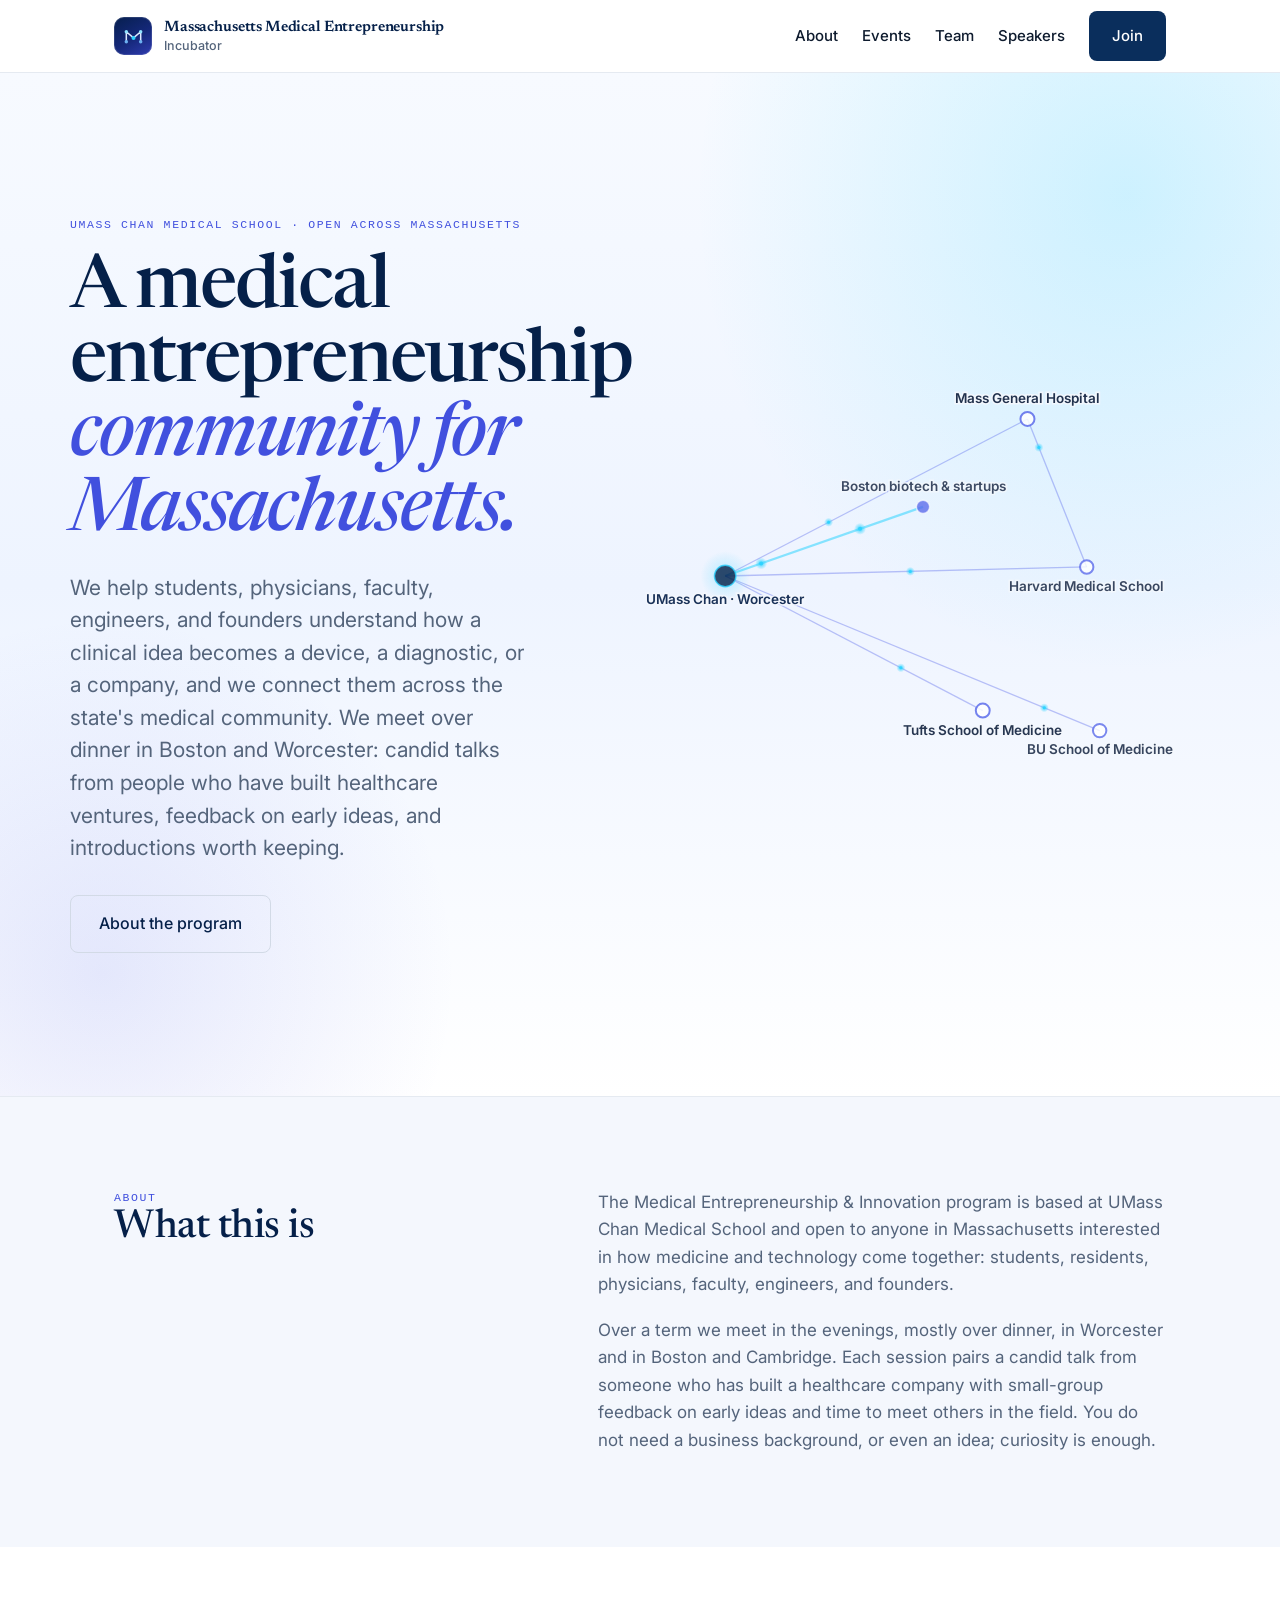
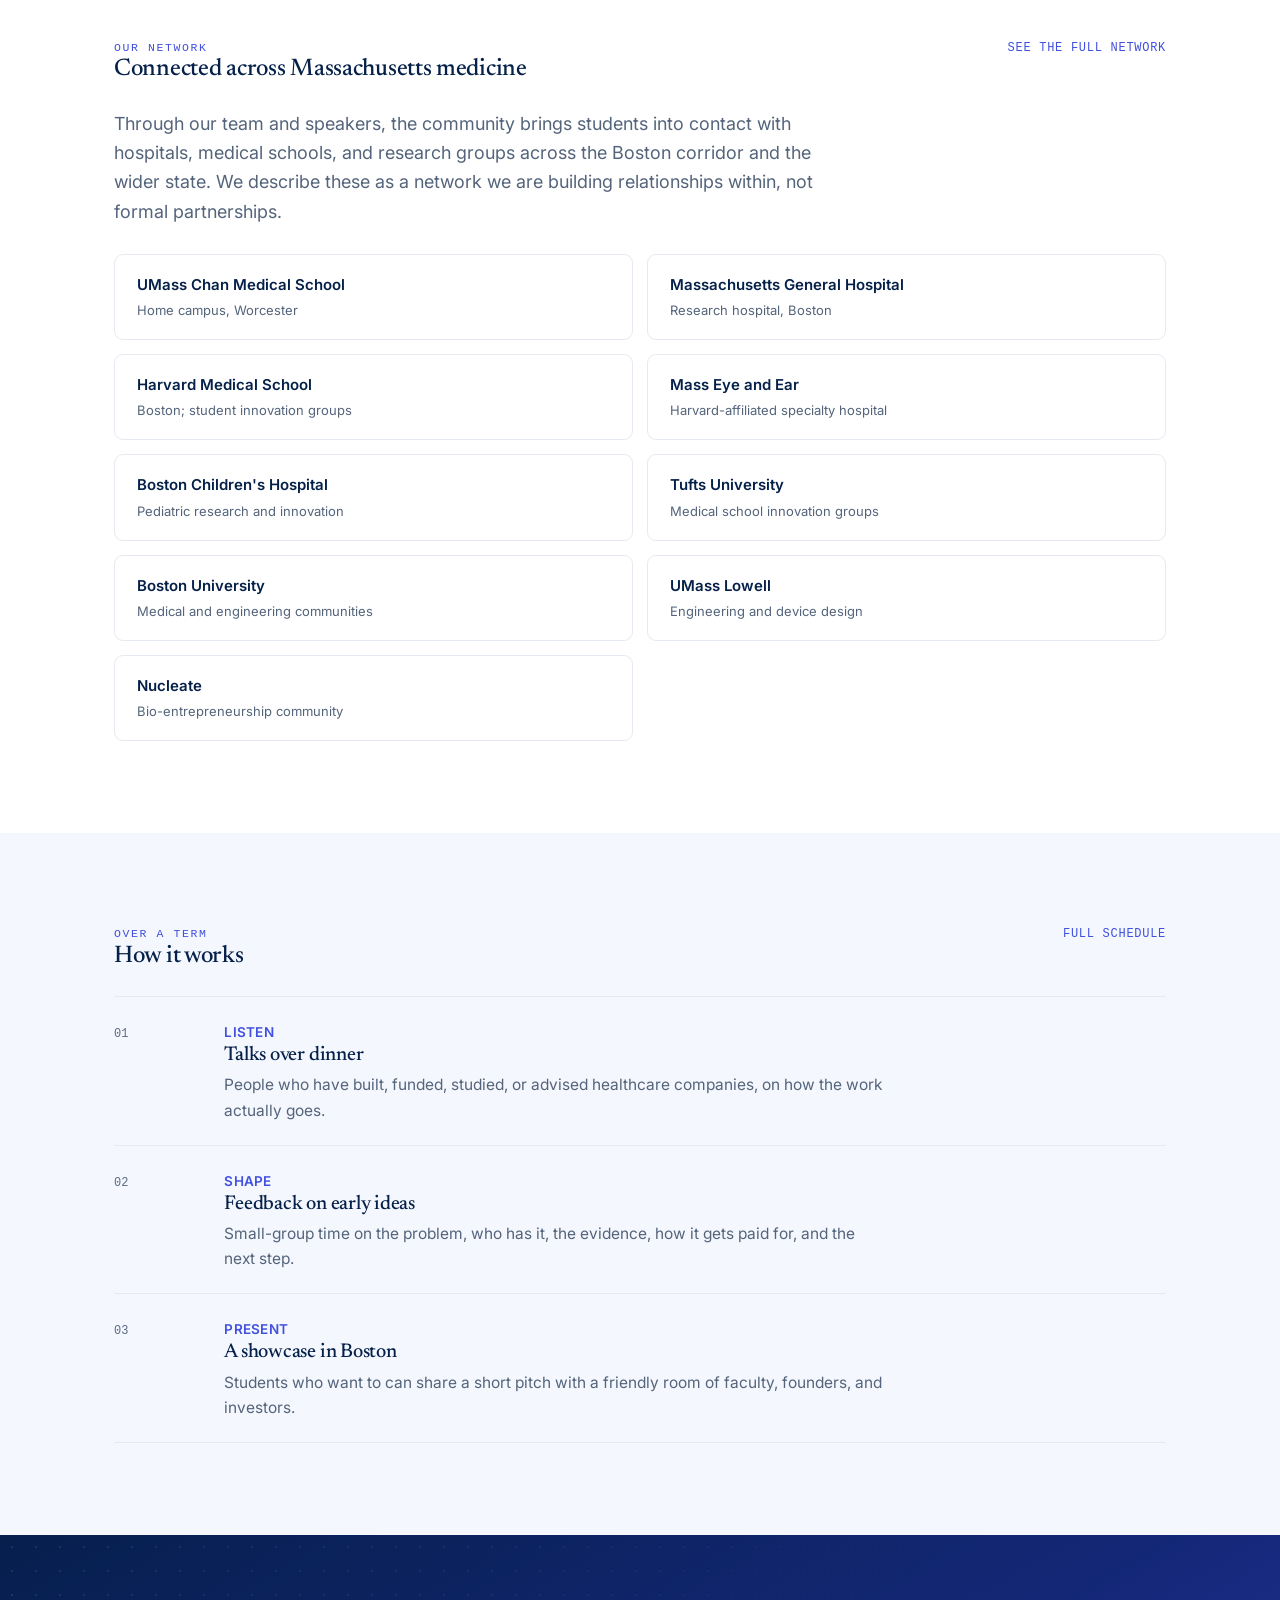
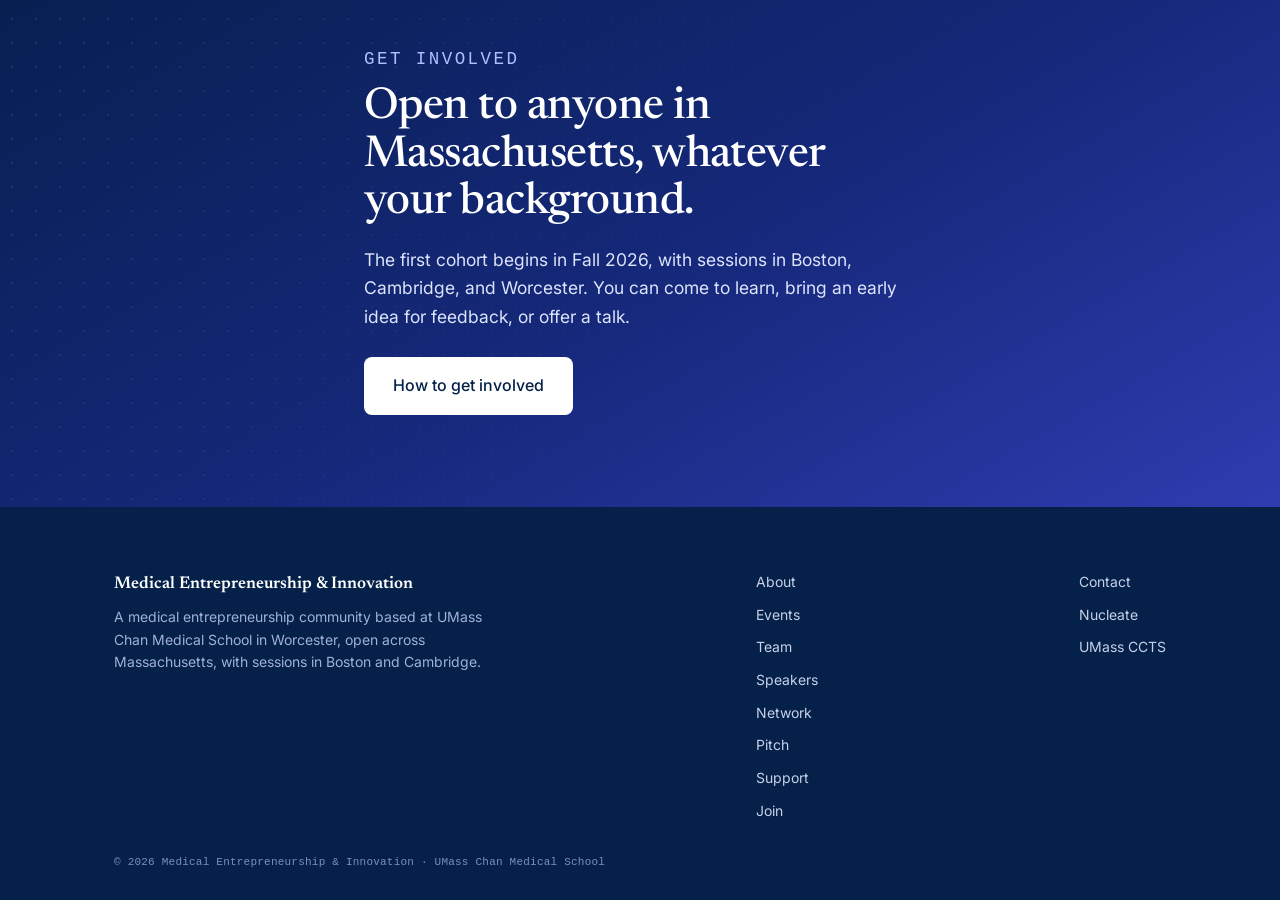
==== commit b61e338a: "Clamp map labels inside the canvas (fixes mobile edge clipping)" ====
--- a/index.html
+++ b/index.html
@@ -165,6 +165,6 @@
 </footer>
 
 <script src="site.js?v=8"></script>
-<script src="net.js?v=10"></script>
+<script src="net.js?v=11"></script>
 </body>
 </html>
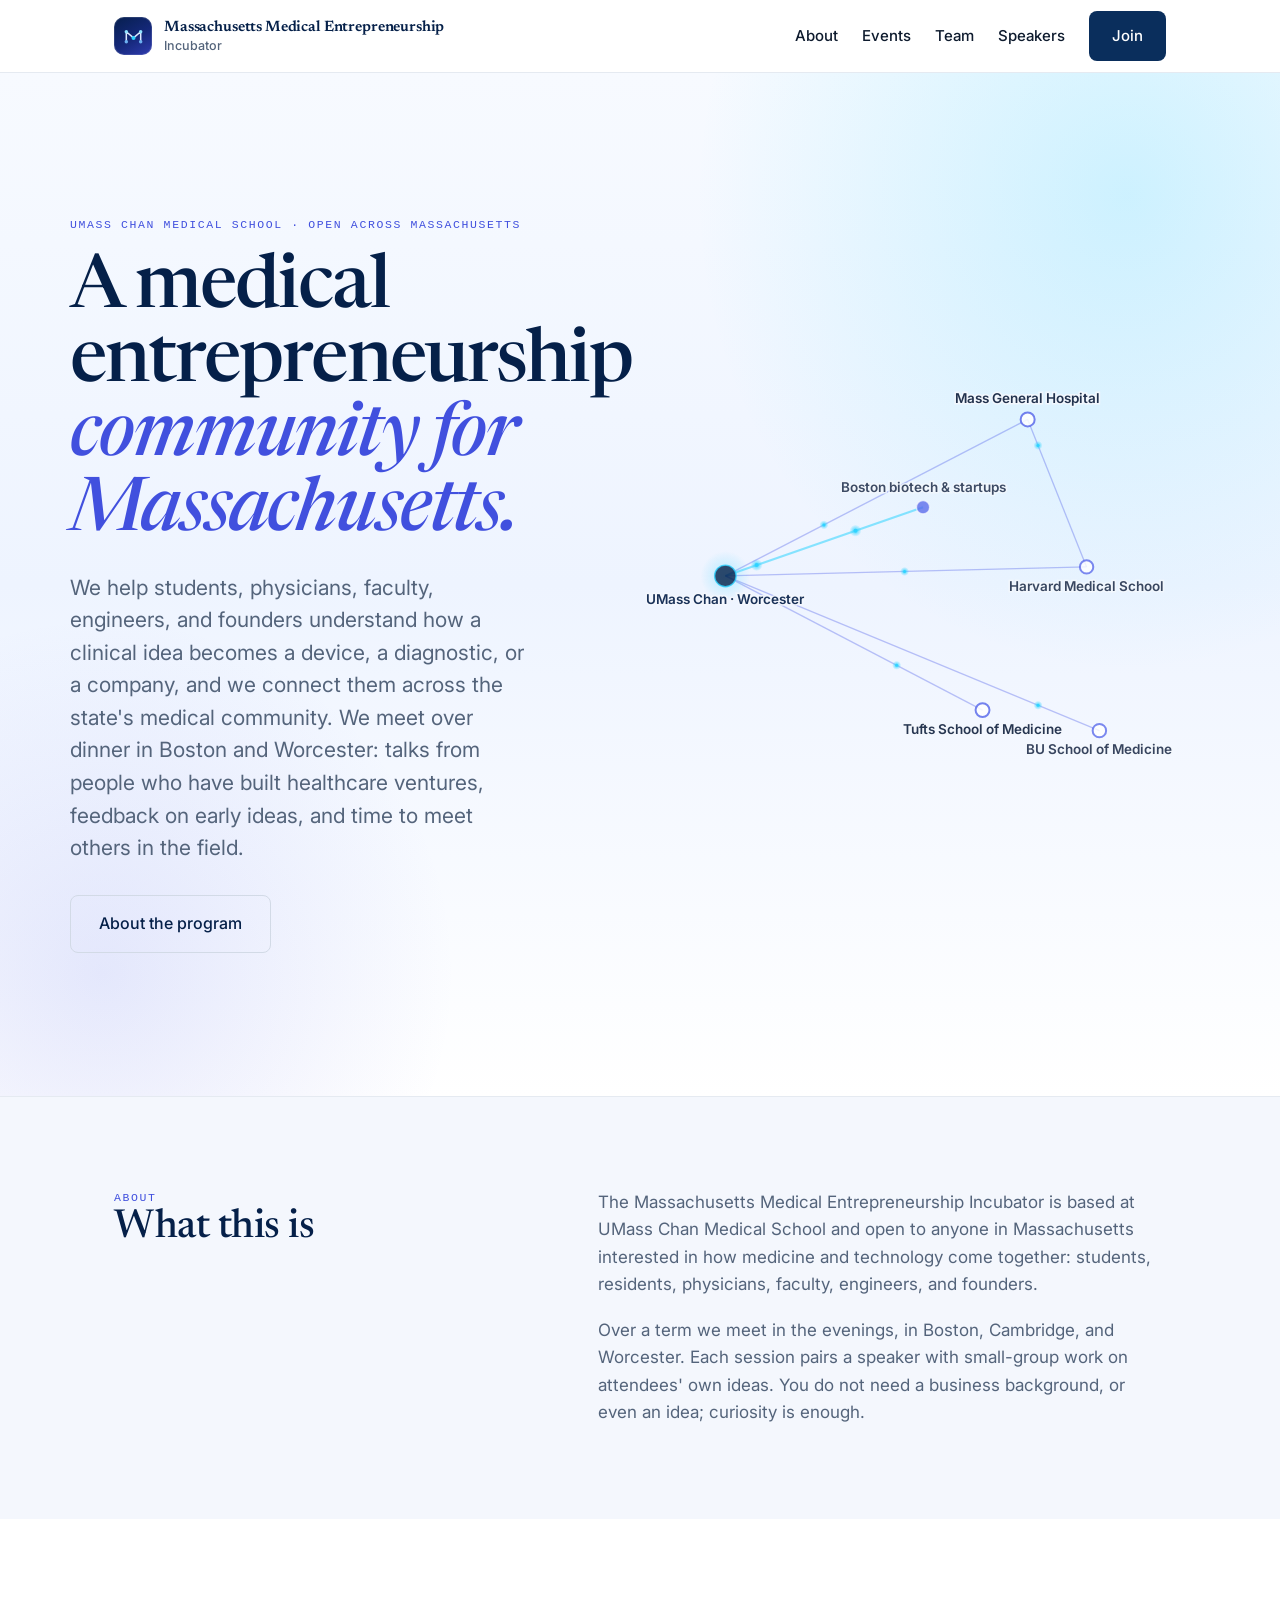
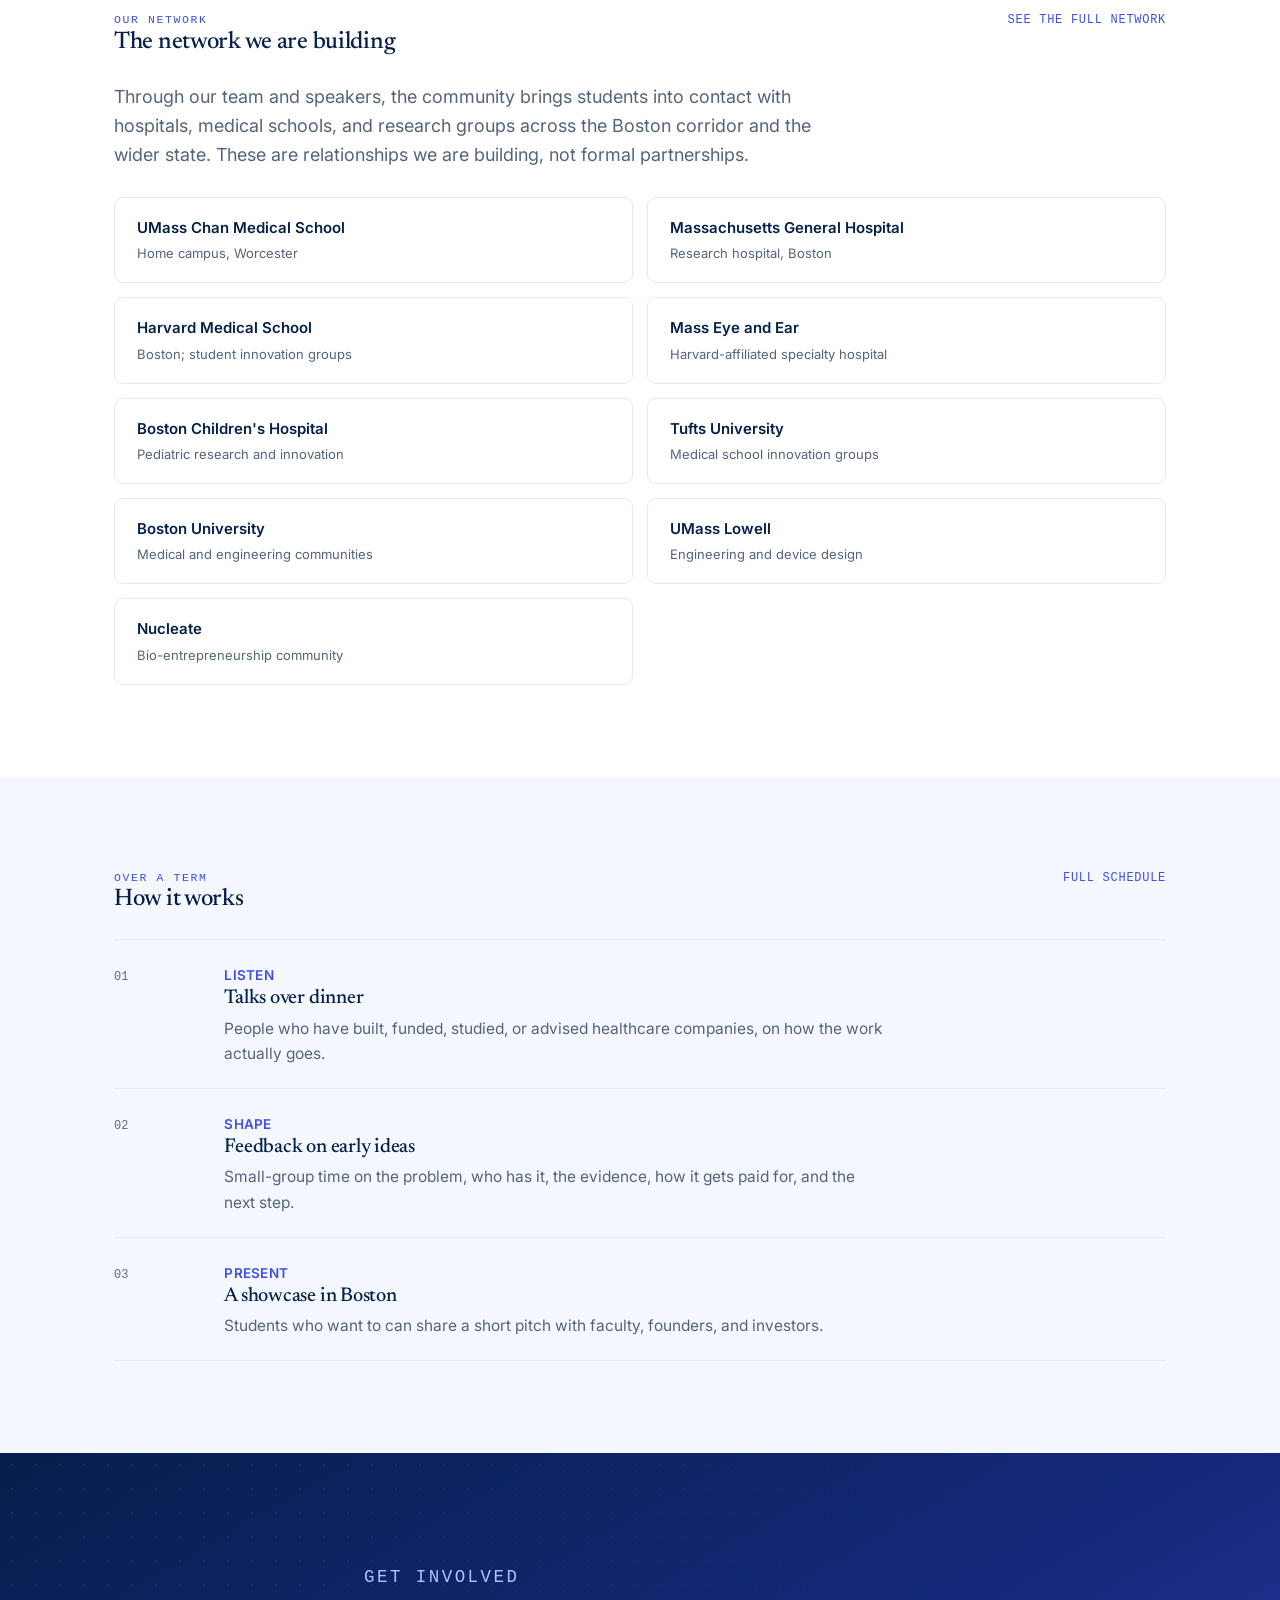
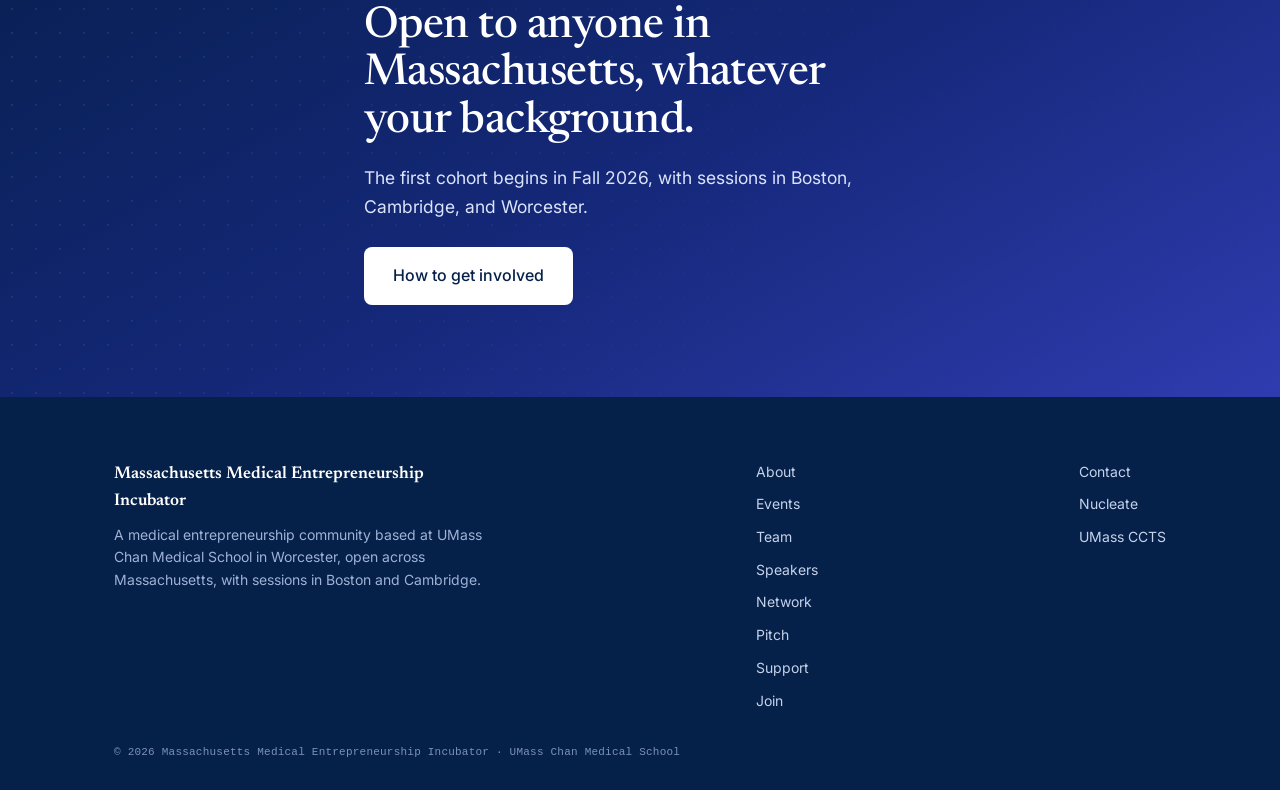
==== commit c68fe756: "Checkpoint before polish pass (logo, 6-node network, copy from prior session)" ====
--- a/index.html
+++ b/index.html
@@ -67,7 +67,7 @@
     <div class="hero-copy">
       <p class="eyebrow">UMass Chan Medical School · Open across Massachusetts</p>
       <h1><span class="hl-line">A medical entrepreneurship</span> <em class="hl-line">community for Massachusetts.</em></h1>
-      <p class="sub">We help students, physicians, faculty, engineers, and founders understand how a clinical idea becomes a device, a diagnostic, or a company, and we connect them across the state's medical community. We meet over dinner in Boston and Worcester: candid talks from people who have built healthcare ventures, feedback on early ideas, and introductions worth keeping.</p>
+      <p class="sub">We help students, physicians, faculty, engineers, and founders understand how a clinical idea becomes a device, a diagnostic, or a company, and we connect them across the state's medical community. We meet over dinner in Boston and Worcester: talks from people who have built healthcare ventures, feedback on early ideas, and time to meet others in the field.</p>
       <div class="hero-cta">
         <a href="about.html" class="btn btn-ghost btn-lg">About the program</a>
       </div>
@@ -82,8 +82,8 @@
   <div class="wrap grid-2">
     <div><p class="kicker">About</p><h2>What this is</h2></div>
     <div class="prose">
-      <p>The Medical Entrepreneurship &amp; Innovation program is based at UMass Chan Medical School and open to anyone in Massachusetts interested in how medicine and technology come together: students, residents, physicians, faculty, engineers, and founders.</p>
-      <p>Over a term we meet in the evenings, mostly over dinner, in Worcester and in Boston and Cambridge. Each session pairs a candid talk from someone who has built a healthcare company with small-group feedback on early ideas and time to meet others in the field. You do not need a business background, or even an idea; curiosity is enough.</p>
+      <p>The Massachusetts Medical Entrepreneurship Incubator is based at UMass Chan Medical School and open to anyone in Massachusetts interested in how medicine and technology come together: students, residents, physicians, faculty, engineers, and founders.</p>
+      <p>Over a term we meet in the evenings, in Boston, Cambridge, and Worcester. Each session pairs a speaker with small-group work on attendees' own ideas. You do not need a business background, or even an idea; curiosity is enough.</p>
     </div>
   </div>
 </section>
@@ -93,11 +93,11 @@
     <div class="section-top">
       <div>
         <p class="kicker">Our network</p>
-        <h2>Connected across Massachusetts medicine</h2>
+        <h2>The network we are building</h2>
       </div>
       <a class="more" href="network.html">See the full network</a>
     </div>
-    <p class="section-intro" style="max-width:66ch;margin-bottom:28px;">Through our team and speakers, the community brings students into contact with hospitals, medical schools, and research groups across the Boston corridor and the wider state. We describe these as a network we are building relationships within, not formal partnerships.</p>
+    <p class="section-intro" style="max-width:66ch;margin-bottom:28px;">Through our team and speakers, the community brings students into contact with hospitals, medical schools, and research groups across the Boston corridor and the wider state. These are relationships we are building, not formal partnerships.</p>
     <div class="sub-grid">
       <div class="collab"><div class="name">UMass Chan Medical School</div><div class="role">Home campus, Worcester</div></div>
       <div class="collab"><div class="name">Massachusetts General Hospital</div><div class="role">Research hospital, Boston</div></div>
@@ -124,7 +124,7 @@
     <ol class="sessions sessions-compact">
       <li><span class="s-num">01</span><div class="s-body"><span class="s-date">Listen</span><h3>Talks over dinner</h3><p>People who have built, funded, studied, or advised healthcare companies, on how the work actually goes.</p></div></li>
       <li><span class="s-num">02</span><div class="s-body"><span class="s-date">Shape</span><h3>Feedback on early ideas</h3><p>Small-group time on the problem, who has it, the evidence, how it gets paid for, and the next step.</p></div></li>
-      <li><span class="s-num">03</span><div class="s-body"><span class="s-date">Present</span><h3>A showcase in Boston</h3><p>Students who want to can share a short pitch with a friendly room of faculty, founders, and investors.</p></div></li>
+      <li><span class="s-num">03</span><div class="s-body"><span class="s-date">Present</span><h3>A showcase in Boston</h3><p>Students who want to can share a short pitch with faculty, founders, and investors.</p></div></li>
     </ol>
   </div>
 </section>
@@ -133,7 +133,7 @@
   <div class="wrap cta-inner">
     <p class="kicker">Get involved</p>
     <h2>Open to anyone in Massachusetts, whatever your background.</h2>
-    <p>The first cohort begins in Fall 2026, with sessions in Boston, Cambridge, and Worcester. You can come to learn, bring an early idea for feedback, or offer a talk.</p>
+    <p>The first cohort begins in Fall 2026, with sessions in Boston, Cambridge, and Worcester.</p>
     <a class="btn btn-solid btn-lg" href="join.html">How to get involved</a>
   </div>
 </section>
@@ -143,7 +143,7 @@
 <footer class="site-foot">
   <div class="wrap">
     <div class="foot-grid">
-      <div class="aff"><strong>Medical Entrepreneurship &amp; Innovation</strong><p>A medical entrepreneurship community based at UMass Chan Medical School in Worcester, open across Massachusetts, with sessions in Boston and Cambridge.</p></div>
+      <div class="aff"><strong>Massachusetts Medical Entrepreneurship Incubator</strong><p>A medical entrepreneurship community based at UMass Chan Medical School in Worcester, open across Massachusetts, with sessions in Boston and Cambridge.</p></div>
       <nav class="foot-nav" aria-label="Pages">
         <a href="about.html">About</a>
         <a href="program.html">Events</a>
@@ -160,7 +160,7 @@
         <a href="https://www.umassmed.edu/ccts/" target="_blank" rel="noopener">UMass CCTS</a>
       </nav>
     </div>
-    <div class="foot-fine">© 2026 Medical Entrepreneurship &amp; Innovation · UMass Chan Medical School</div>
+    <div class="foot-fine">© 2026 Massachusetts Medical Entrepreneurship Incubator · UMass Chan Medical School</div>
   </div>
 </footer>
 
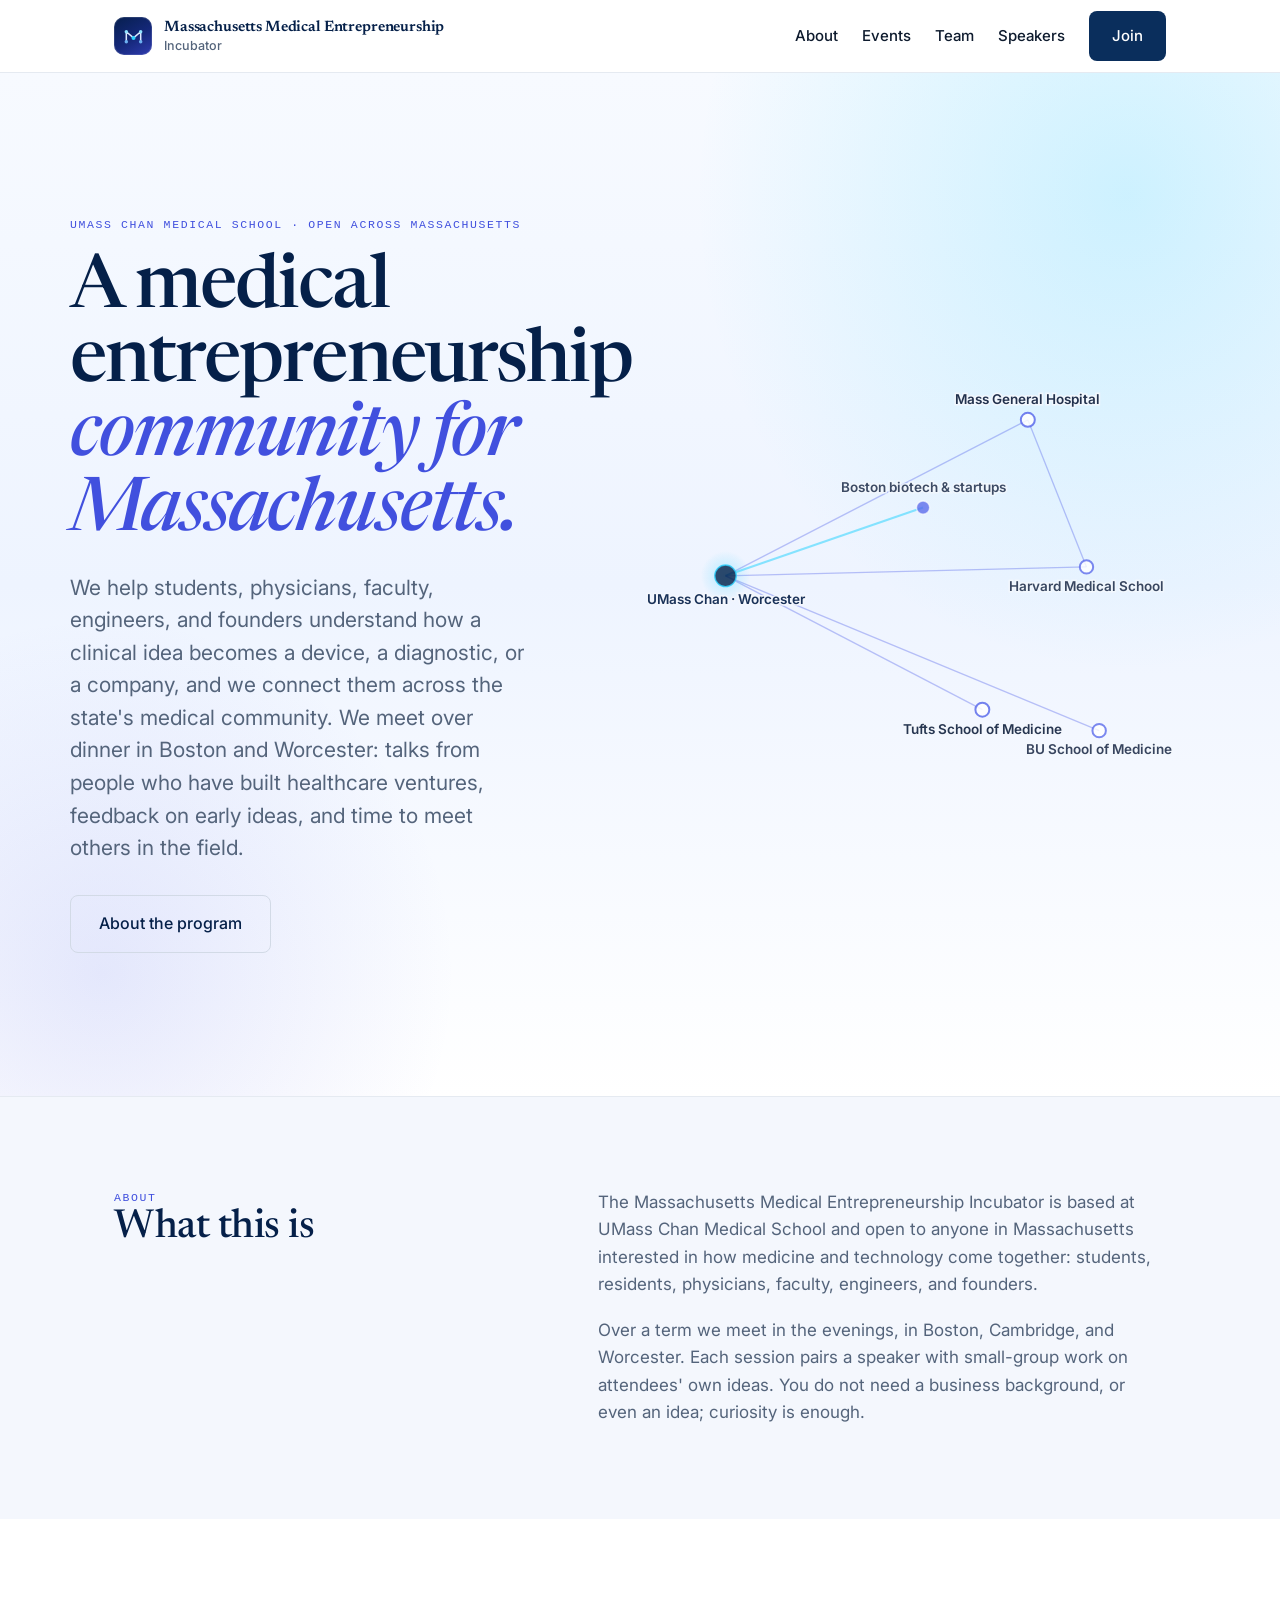
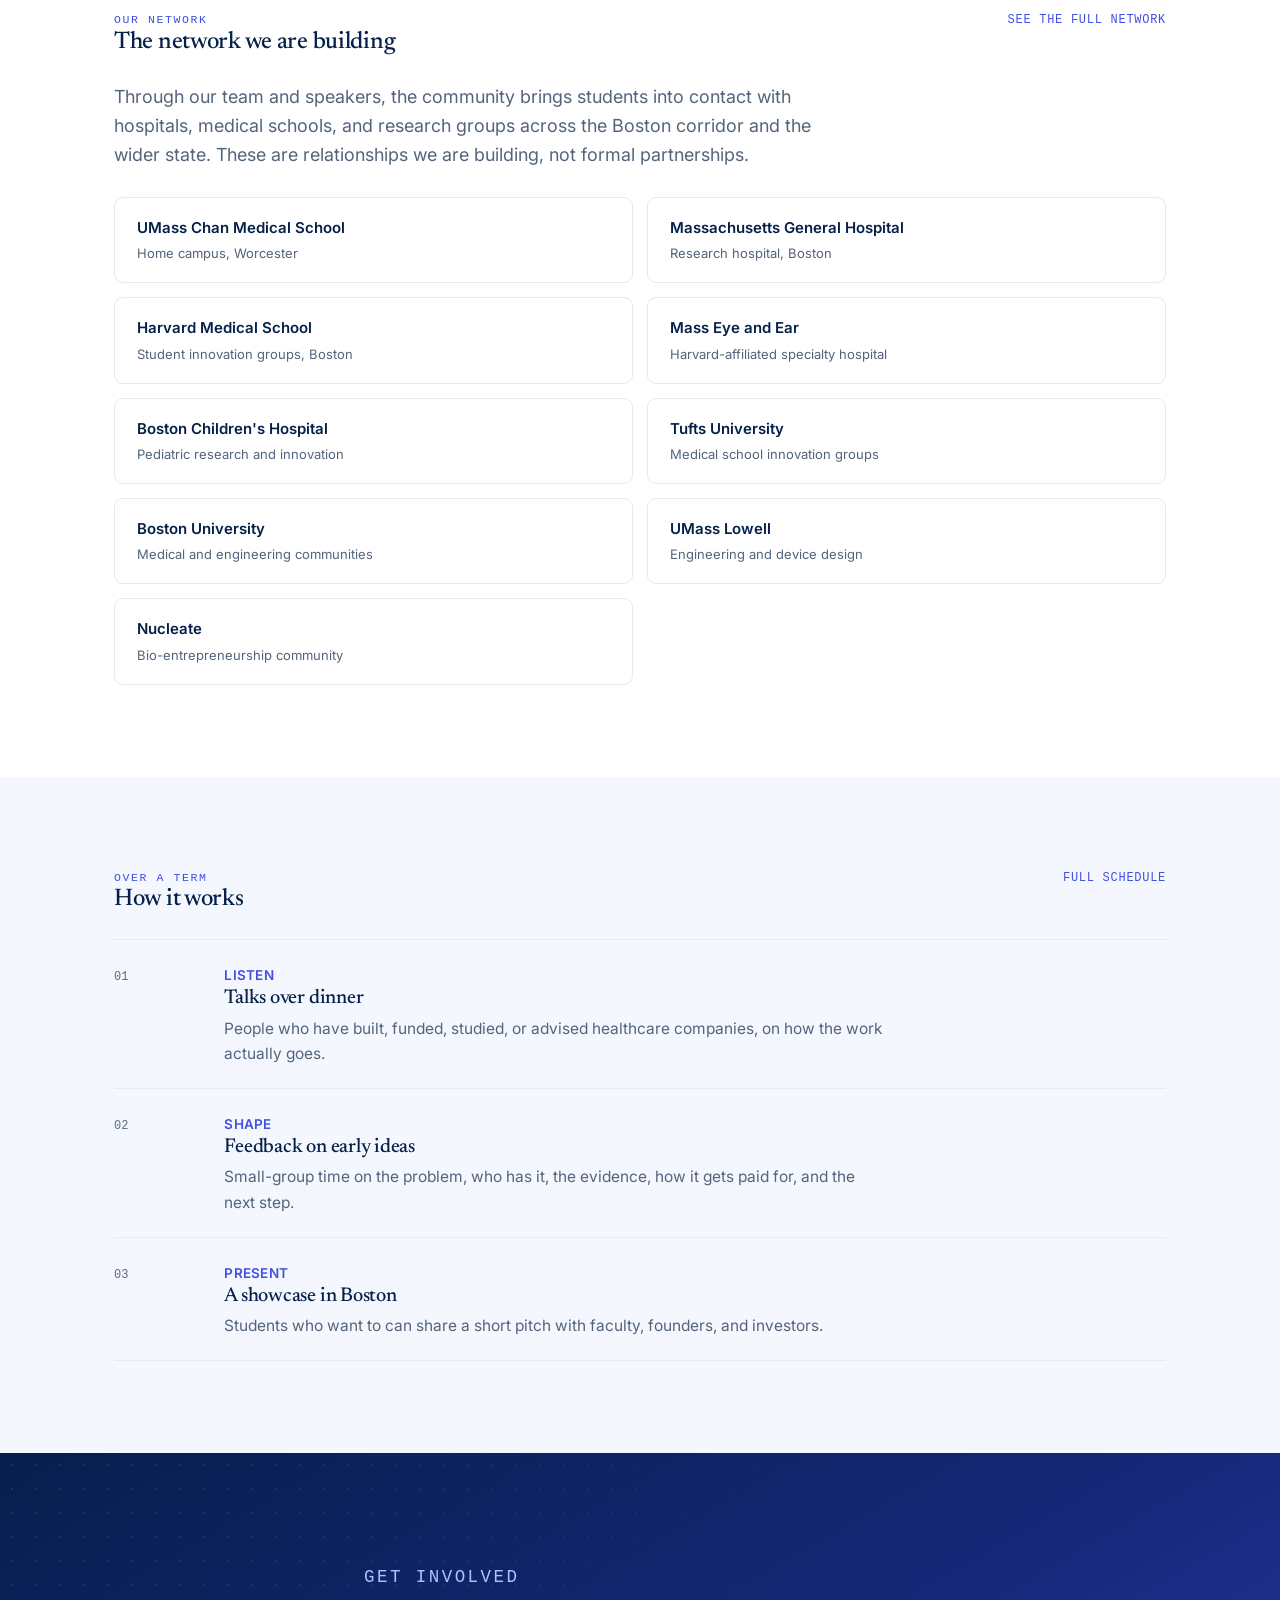
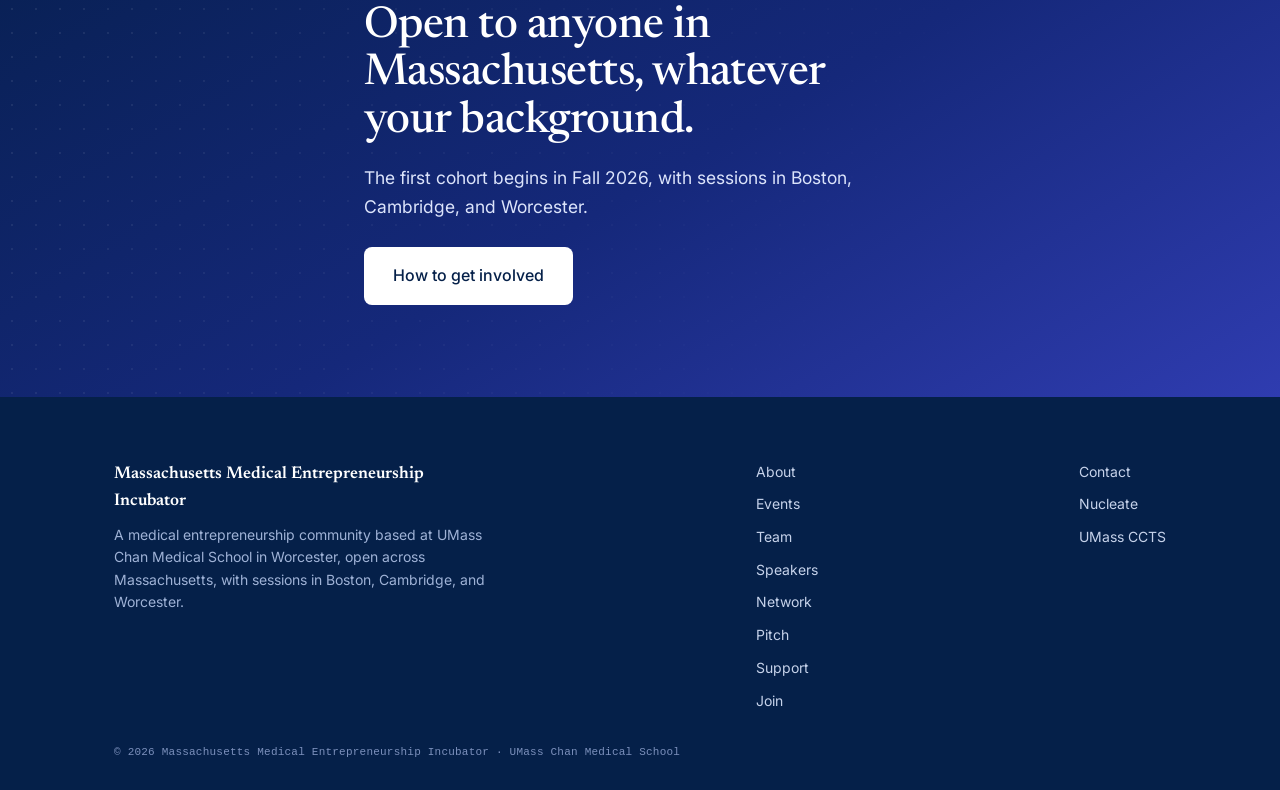
==== commit 228b14f1: "Consolidate: calmer animation (no pulses), firm LinkedIn line, cleaner interior copy" ====
--- a/index.html
+++ b/index.html
@@ -101,7 +101,7 @@
     <div class="sub-grid">
       <div class="collab"><div class="name">UMass Chan Medical School</div><div class="role">Home campus, Worcester</div></div>
       <div class="collab"><div class="name">Massachusetts General Hospital</div><div class="role">Research hospital, Boston</div></div>
-      <div class="collab"><div class="name">Harvard Medical School</div><div class="role">Boston; student innovation groups</div></div>
+      <div class="collab"><div class="name">Harvard Medical School</div><div class="role">Student innovation groups, Boston</div></div>
       <div class="collab"><div class="name">Mass Eye and Ear</div><div class="role">Harvard-affiliated specialty hospital</div></div>
       <div class="collab"><div class="name">Boston Children's Hospital</div><div class="role">Pediatric research and innovation</div></div>
       <div class="collab"><div class="name">Tufts University</div><div class="role">Medical school innovation groups</div></div>
@@ -143,7 +143,7 @@
 <footer class="site-foot">
   <div class="wrap">
     <div class="foot-grid">
-      <div class="aff"><strong>Massachusetts Medical Entrepreneurship Incubator</strong><p>A medical entrepreneurship community based at UMass Chan Medical School in Worcester, open across Massachusetts, with sessions in Boston and Cambridge.</p></div>
+      <div class="aff"><strong>Massachusetts Medical Entrepreneurship Incubator</strong><p>A medical entrepreneurship community based at UMass Chan Medical School in Worcester, open across Massachusetts, with sessions in Boston, Cambridge, and Worcester.</p></div>
       <nav class="foot-nav" aria-label="Pages">
         <a href="about.html">About</a>
         <a href="program.html">Events</a>
--- a/styles.css
+++ b/styles.css
@@ -192,7 +192,7 @@
 .person.lead .p-name{font-size:21px}
 .team-grid.g3{grid-template-columns:repeat(3,1fr)}
 .team-grid.g1{grid-template-columns:minmax(0,300px)}
-.p-social{display:inline-flex;align-items:center;gap:6px;margin-top:8px;font-size:12.5px;color:var(--peri-ink);font-weight:600}
+.p-social{display:flex;width:fit-content;align-items:center;gap:6px;margin-top:8px;font-size:12.5px;color:var(--peri-ink);font-weight:600}
 .p-social svg{width:15px;height:15px;flex:none}
 .p-social:hover{text-decoration:underline}
 
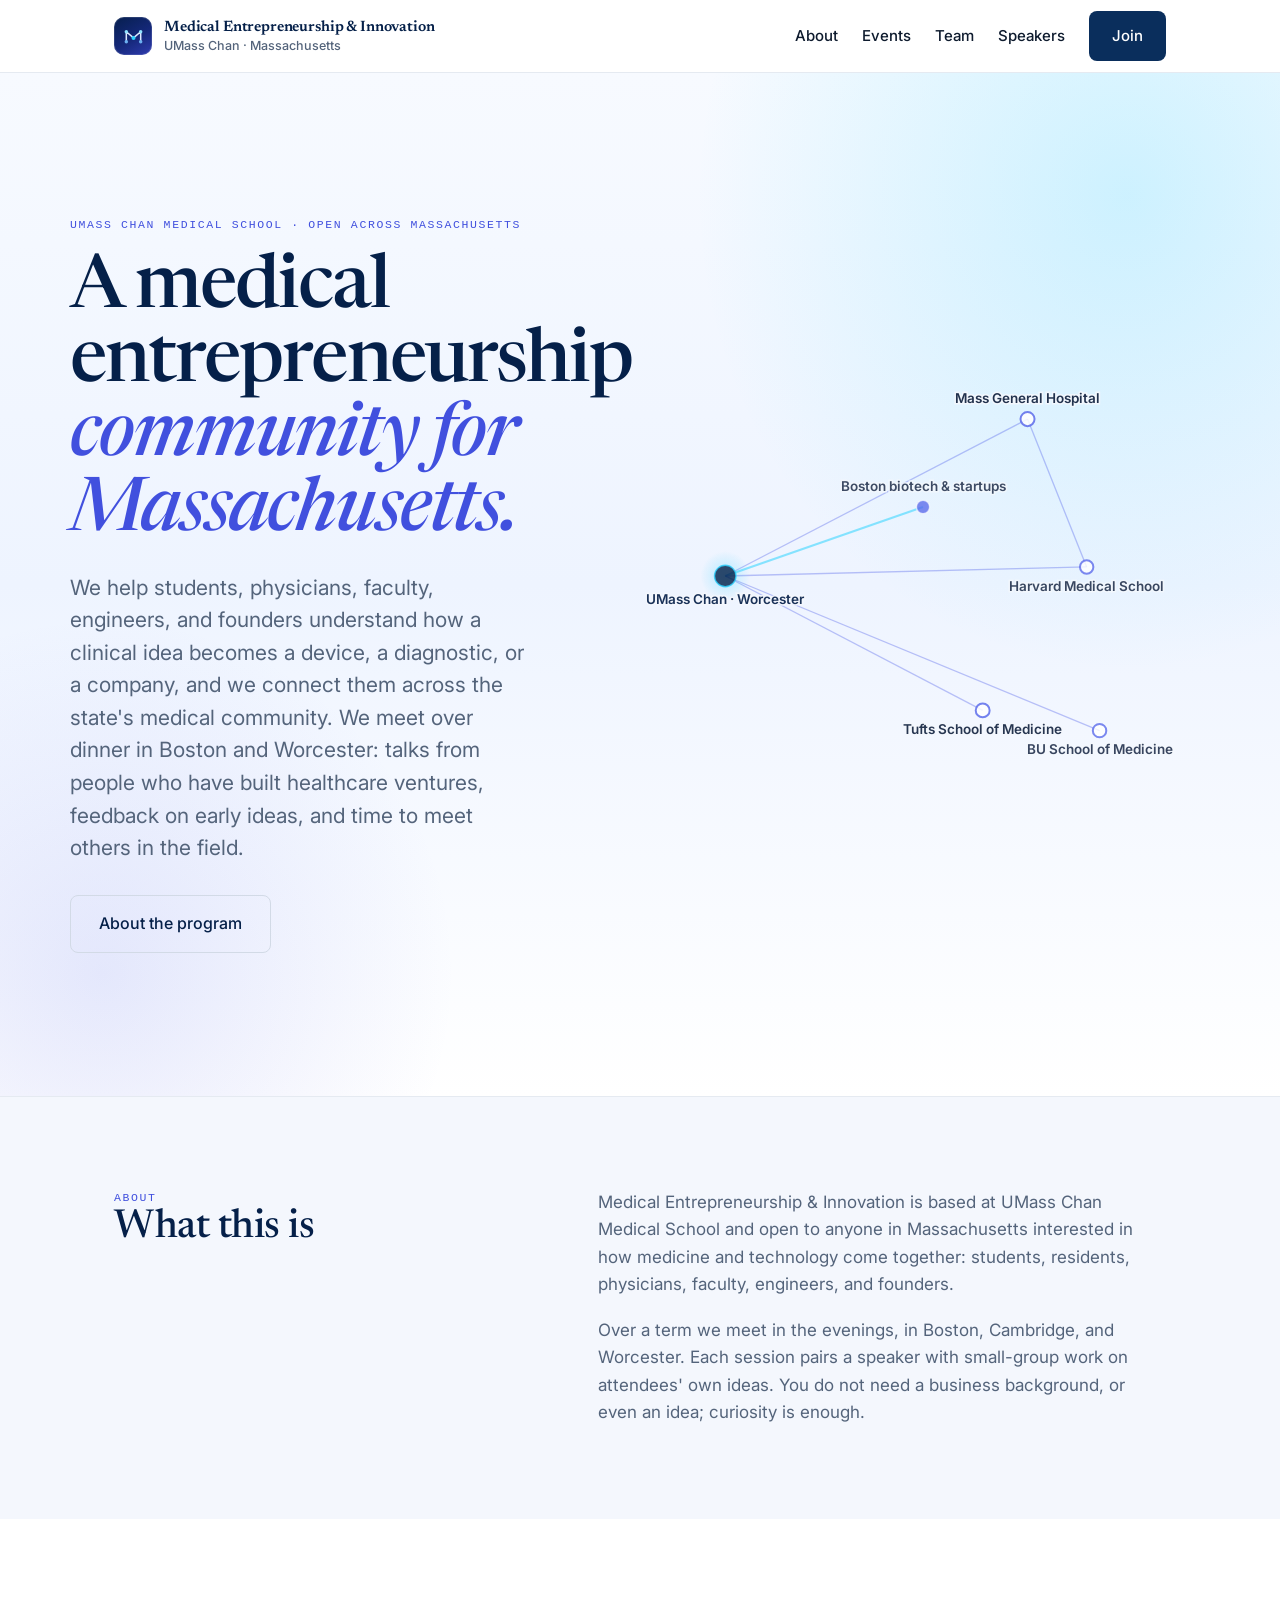
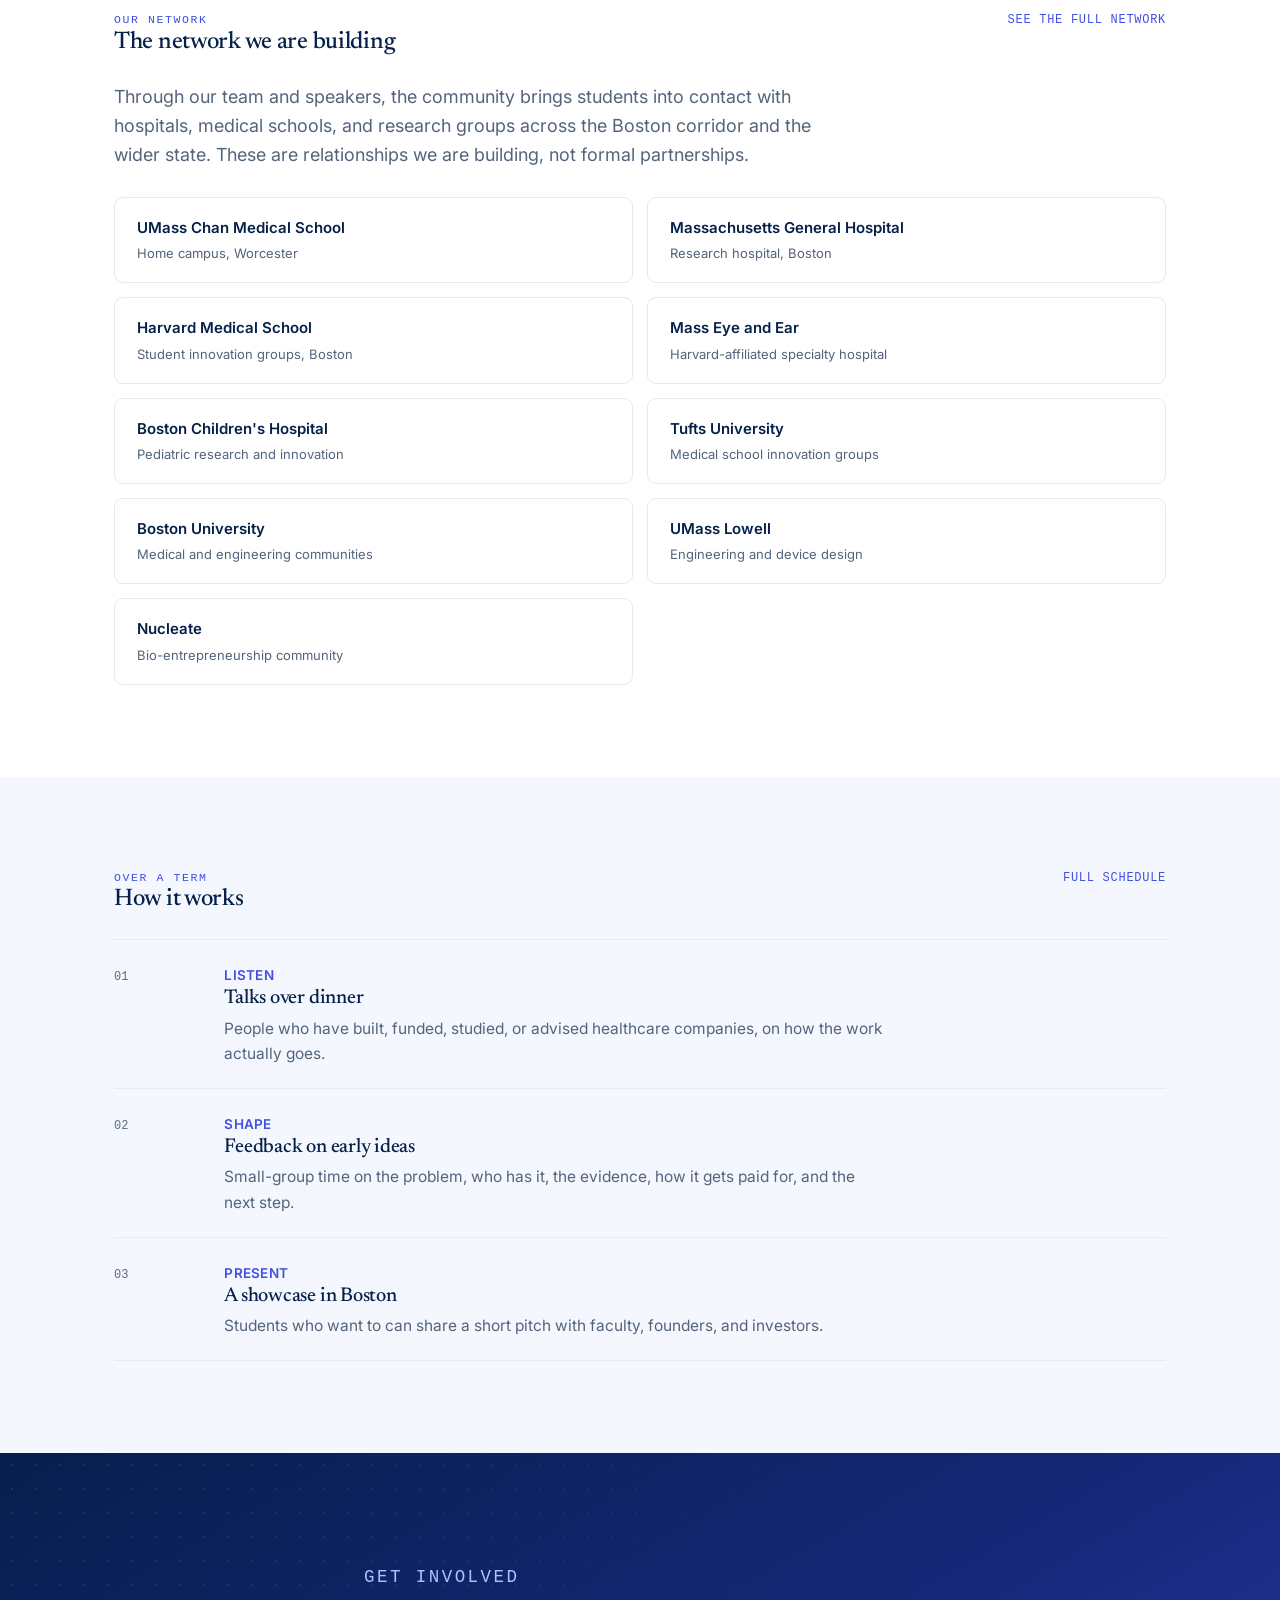
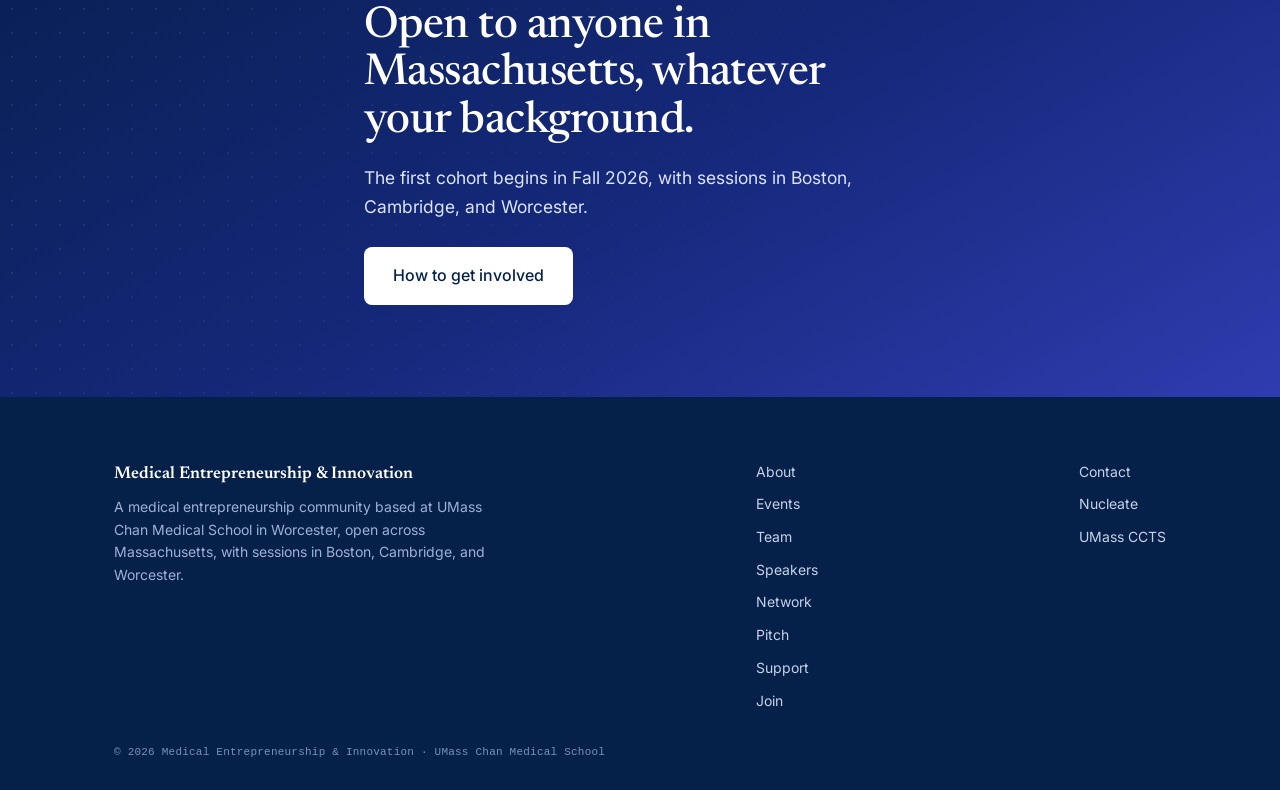
==== commit 91698703: "Rename per Dr. Hafer: drop 'Incubator', use 'Medical Entrepreneurship & Innovation' Hafer noted 'Inc" ====
--- a/index.html
+++ b/index.html
@@ -10,26 +10,26 @@
 <meta property="og:image" content="https://rahulkumarr18.github.io/oee-medical-entrepreneurship/og-cover.jpg">
 <meta property="og:image:width" content="1200">
 <meta property="og:image:height" content="630">
-<meta property="og:image:alt" content="Massachusetts Medical Entrepreneurship Incubator">
+<meta property="og:image:alt" content="Medical Entrepreneurship &amp; Innovation">
 <meta name="twitter:image" content="https://rahulkumarr18.github.io/oee-medical-entrepreneurship/og-cover.jpg">
-<title>Massachusetts Medical Entrepreneurship Incubator</title>
+<title>Medical Entrepreneurship &amp; Innovation · UMass Chan Medical School</title>
 <meta name="description" content="A medical entrepreneurship community based at UMass Chan Medical School and open across Massachusetts. Evening sessions in Boston and Worcester where students, physicians, faculty, and founders learn how clinical ideas become devices, diagnostics, and companies.">
 <meta property="og:type" content="website">
-<meta property="og:title" content="Massachusetts Medical Entrepreneurship Incubator">
+<meta property="og:title" content="Medical Entrepreneurship &amp; Innovation">
 <meta property="og:description" content="A medical entrepreneurship community at UMass Chan, open across Massachusetts, connecting students and physicians with the Boston medical corridor.">
 <meta property="og:url" content="https://rahulkumarr18.github.io/oee-medical-entrepreneurship/">
 <meta name="twitter:card" content="summary_large_image">
-<meta name="twitter:title" content="Massachusetts Medical Entrepreneurship Incubator">
+<meta name="twitter:title" content="Medical Entrepreneurship &amp; Innovation">
 <meta name="twitter:description" content="A medical entrepreneurship community at UMass Chan, open across Massachusetts.">
 <link rel="preconnect" href="https://fonts.googleapis.com">
 <link rel="preconnect" href="https://fonts.gstatic.com" crossorigin>
 <link href="https://fonts.googleapis.com/css2?family=Inter:wght@300..700&family=Newsreader:ital,opsz,wght@0,6..72,400..600;1,6..72,400..500&display=swap" rel="stylesheet">
-<link rel="stylesheet" href="styles.css?v=23">
+<link rel="stylesheet" href="styles.css?v=24">
 <script type="application/ld+json">
 {
   "@context": "https://schema.org",
   "@type": "EducationalOrganization",
-  "name": "Massachusetts Medical Entrepreneurship Incubator",
+  "name": "Medical Entrepreneurship & Innovation",
   "description": "A medical entrepreneurship community based at UMass Chan Medical School and open across Massachusetts, connecting students, physicians, faculty, and founders with the Boston medical corridor.",
   "url": "https://rahulkumarr18.github.io/oee-medical-entrepreneurship/",
   "areaServed": "Massachusetts",
@@ -45,9 +45,9 @@
 
 <header class="site-head">
   <div class="wrap nav">
-    <a href="index.html" class="brand" aria-label="Massachusetts Medical Entrepreneurship Incubator, home">
+    <a href="index.html" class="brand" aria-label="Medical Entrepreneurship &amp; Innovation, home">
       <span class="brand-mark"><svg viewBox="0 0 24 24" fill="none" aria-hidden="true"><path d="M4.5 17.5V7l7.5 6.5L19.5 7v10.5" stroke="#DCE9FF" stroke-width="1.6" stroke-linejoin="round" stroke-linecap="round"/><circle cx="4.5" cy="17.5" r="1.8" fill="#6CB1F2"/><circle cx="4.5" cy="7" r="1.8" fill="#8FE3FF"/><circle cx="12" cy="13.5" r="2.1" fill="#2ED3FF"/><circle cx="19.5" cy="7" r="1.8" fill="#8FE3FF"/><circle cx="19.5" cy="17.5" r="1.8" fill="#6CB1F2"/></svg></span>
-      <span class="brand-text"><b>Massachusetts Medical Entrepreneurship</b> Incubator</span>
+      <span class="brand-text"><b>Medical Entrepreneurship &amp; Innovation</b> UMass Chan · Massachusetts</span>
     </a>
     <button class="nav-toggle" type="button" aria-label="Menu" aria-expanded="false" aria-controls="nav-links"><span></span></button>
     <nav class="links" id="nav-links">
@@ -82,7 +82,7 @@
   <div class="wrap grid-2">
     <div><p class="kicker">About</p><h2>What this is</h2></div>
     <div class="prose">
-      <p>The Massachusetts Medical Entrepreneurship Incubator is based at UMass Chan Medical School and open to anyone in Massachusetts interested in how medicine and technology come together: students, residents, physicians, faculty, engineers, and founders.</p>
+      <p>Medical Entrepreneurship &amp; Innovation is based at UMass Chan Medical School and open to anyone in Massachusetts interested in how medicine and technology come together: students, residents, physicians, faculty, engineers, and founders.</p>
       <p>Over a term we meet in the evenings, in Boston, Cambridge, and Worcester. Each session pairs a speaker with small-group work on attendees' own ideas. You do not need a business background, or even an idea; curiosity is enough.</p>
     </div>
   </div>
@@ -143,7 +143,7 @@
 <footer class="site-foot">
   <div class="wrap">
     <div class="foot-grid">
-      <div class="aff"><strong>Massachusetts Medical Entrepreneurship Incubator</strong><p>A medical entrepreneurship community based at UMass Chan Medical School in Worcester, open across Massachusetts, with sessions in Boston, Cambridge, and Worcester.</p></div>
+      <div class="aff"><strong>Medical Entrepreneurship &amp; Innovation</strong><p>A medical entrepreneurship community based at UMass Chan Medical School in Worcester, open across Massachusetts, with sessions in Boston, Cambridge, and Worcester.</p></div>
       <nav class="foot-nav" aria-label="Pages">
         <a href="about.html">About</a>
         <a href="program.html">Events</a>
@@ -160,7 +160,7 @@
         <a href="https://www.umassmed.edu/ccts/" target="_blank" rel="noopener">UMass CCTS</a>
       </nav>
     </div>
-    <div class="foot-fine">© 2026 Massachusetts Medical Entrepreneurship Incubator · UMass Chan Medical School</div>
+    <div class="foot-fine">© 2026 Medical Entrepreneurship &amp; Innovation · UMass Chan Medical School</div>
   </div>
 </footer>
 
